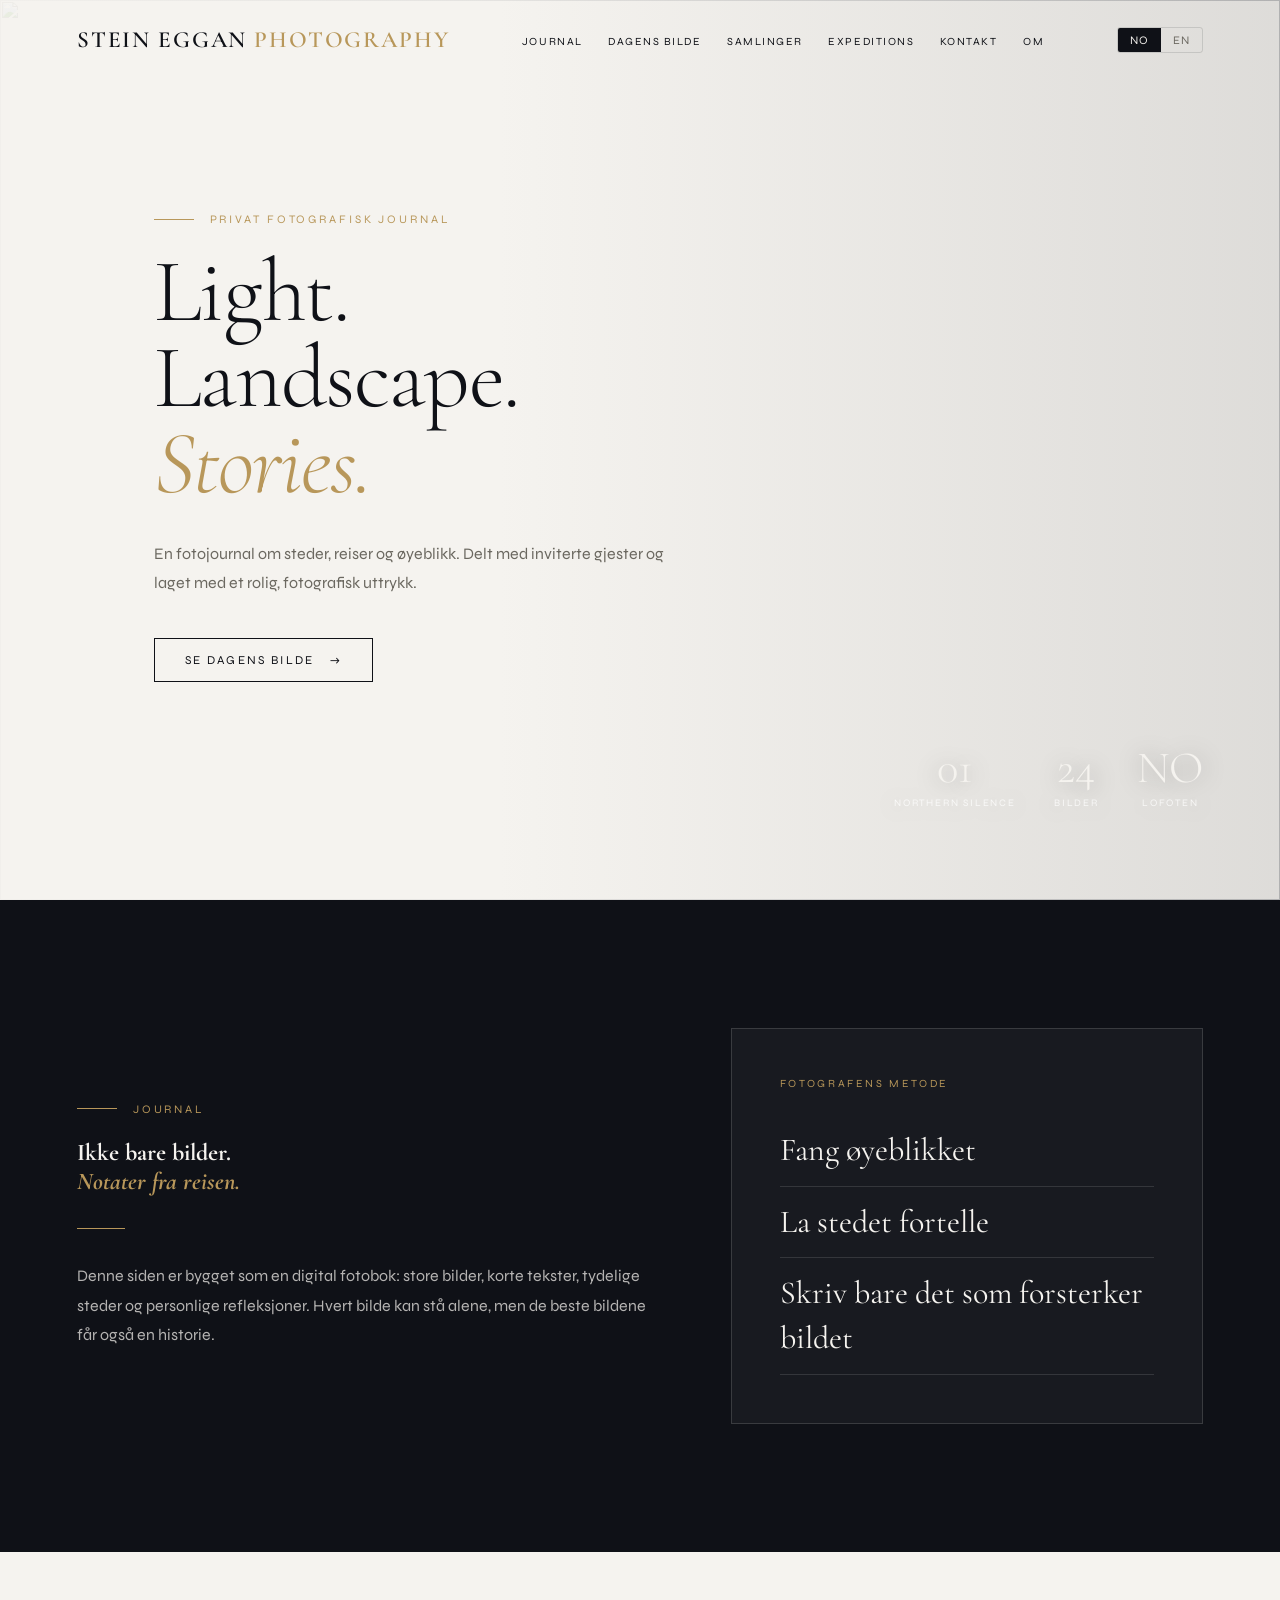
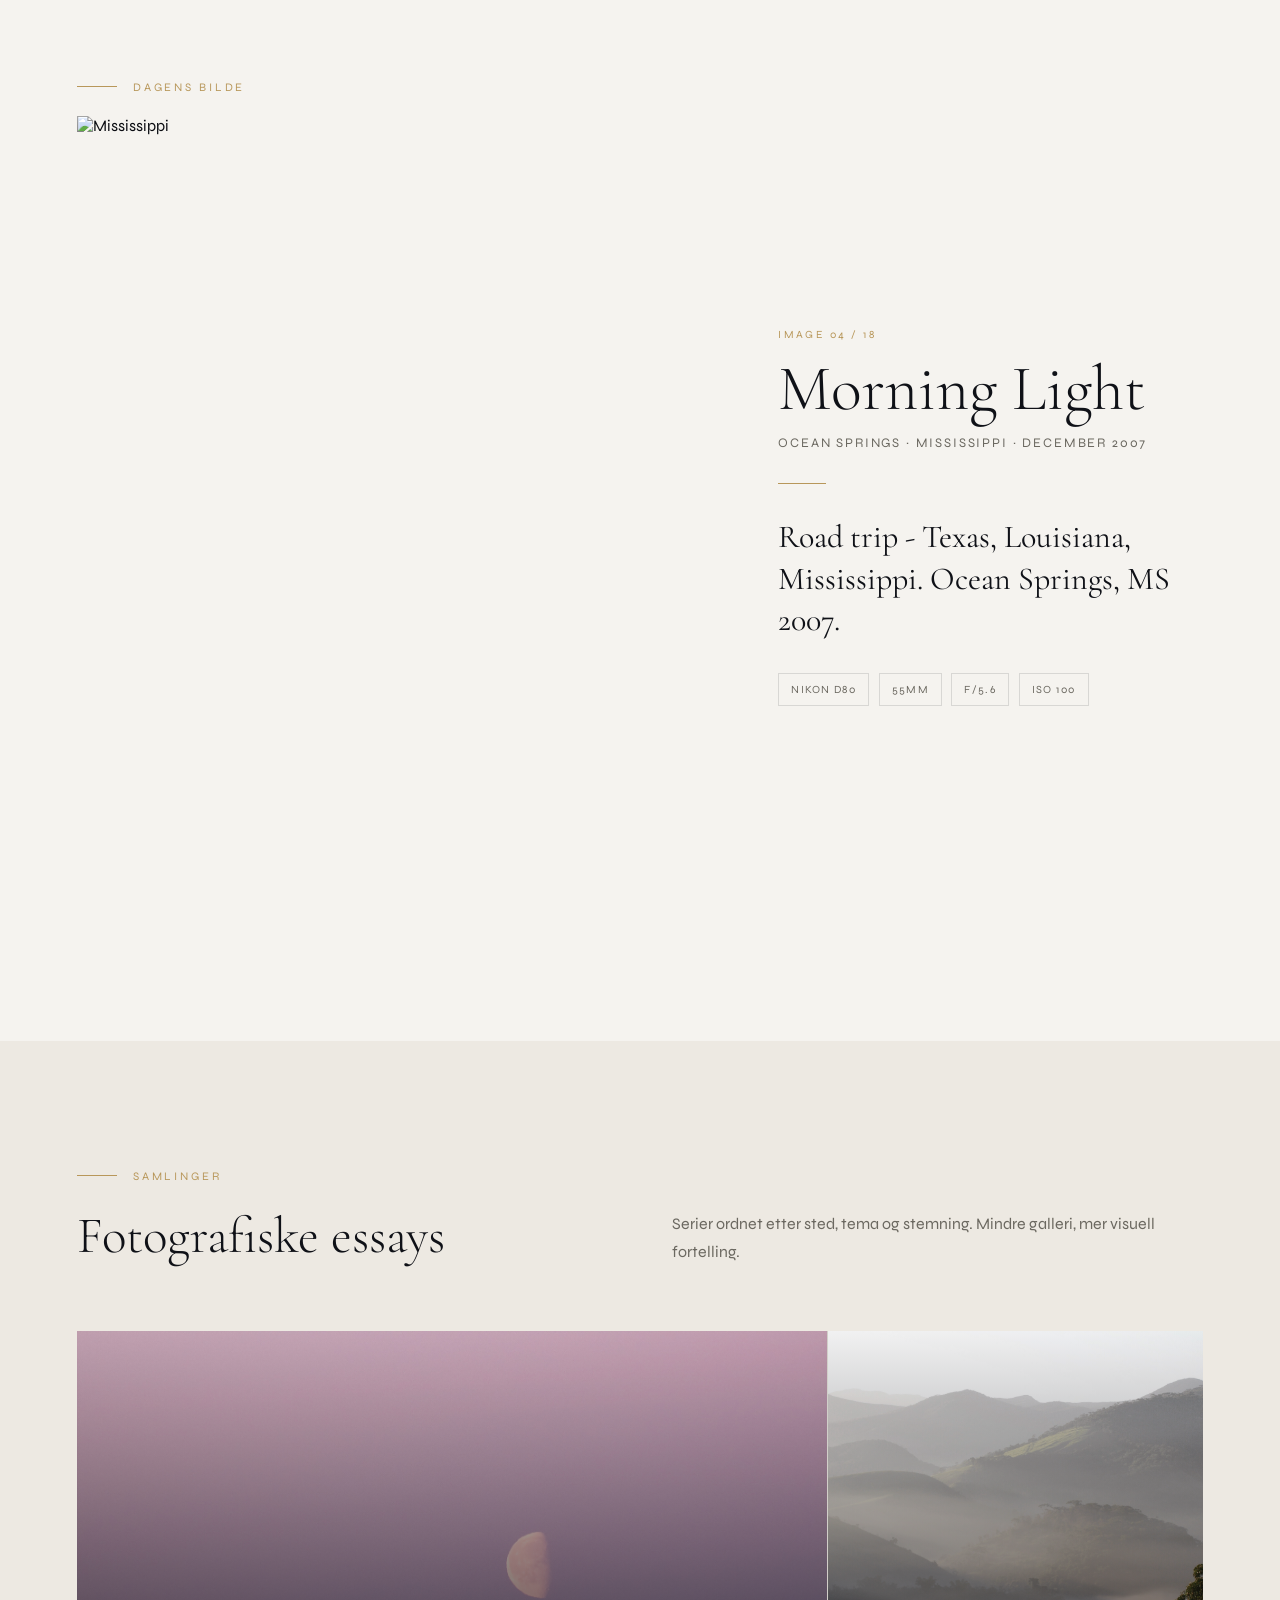
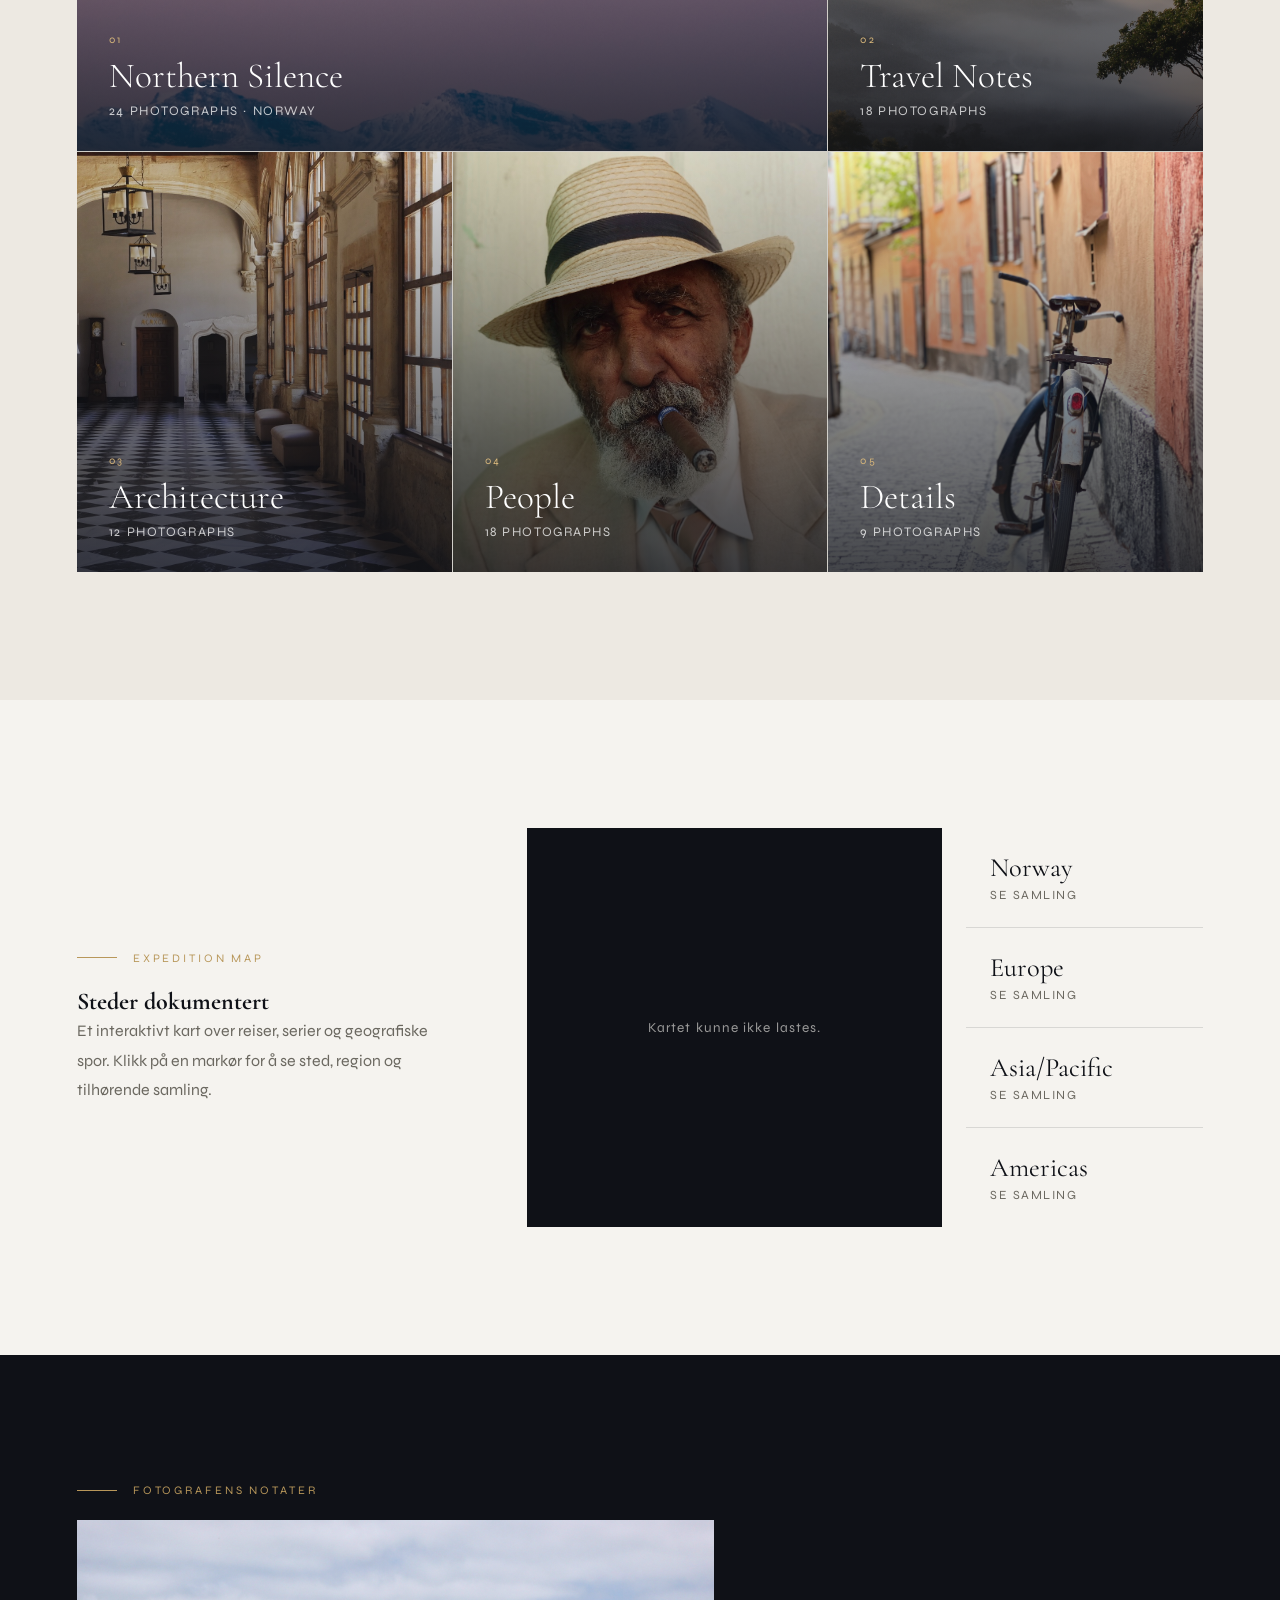
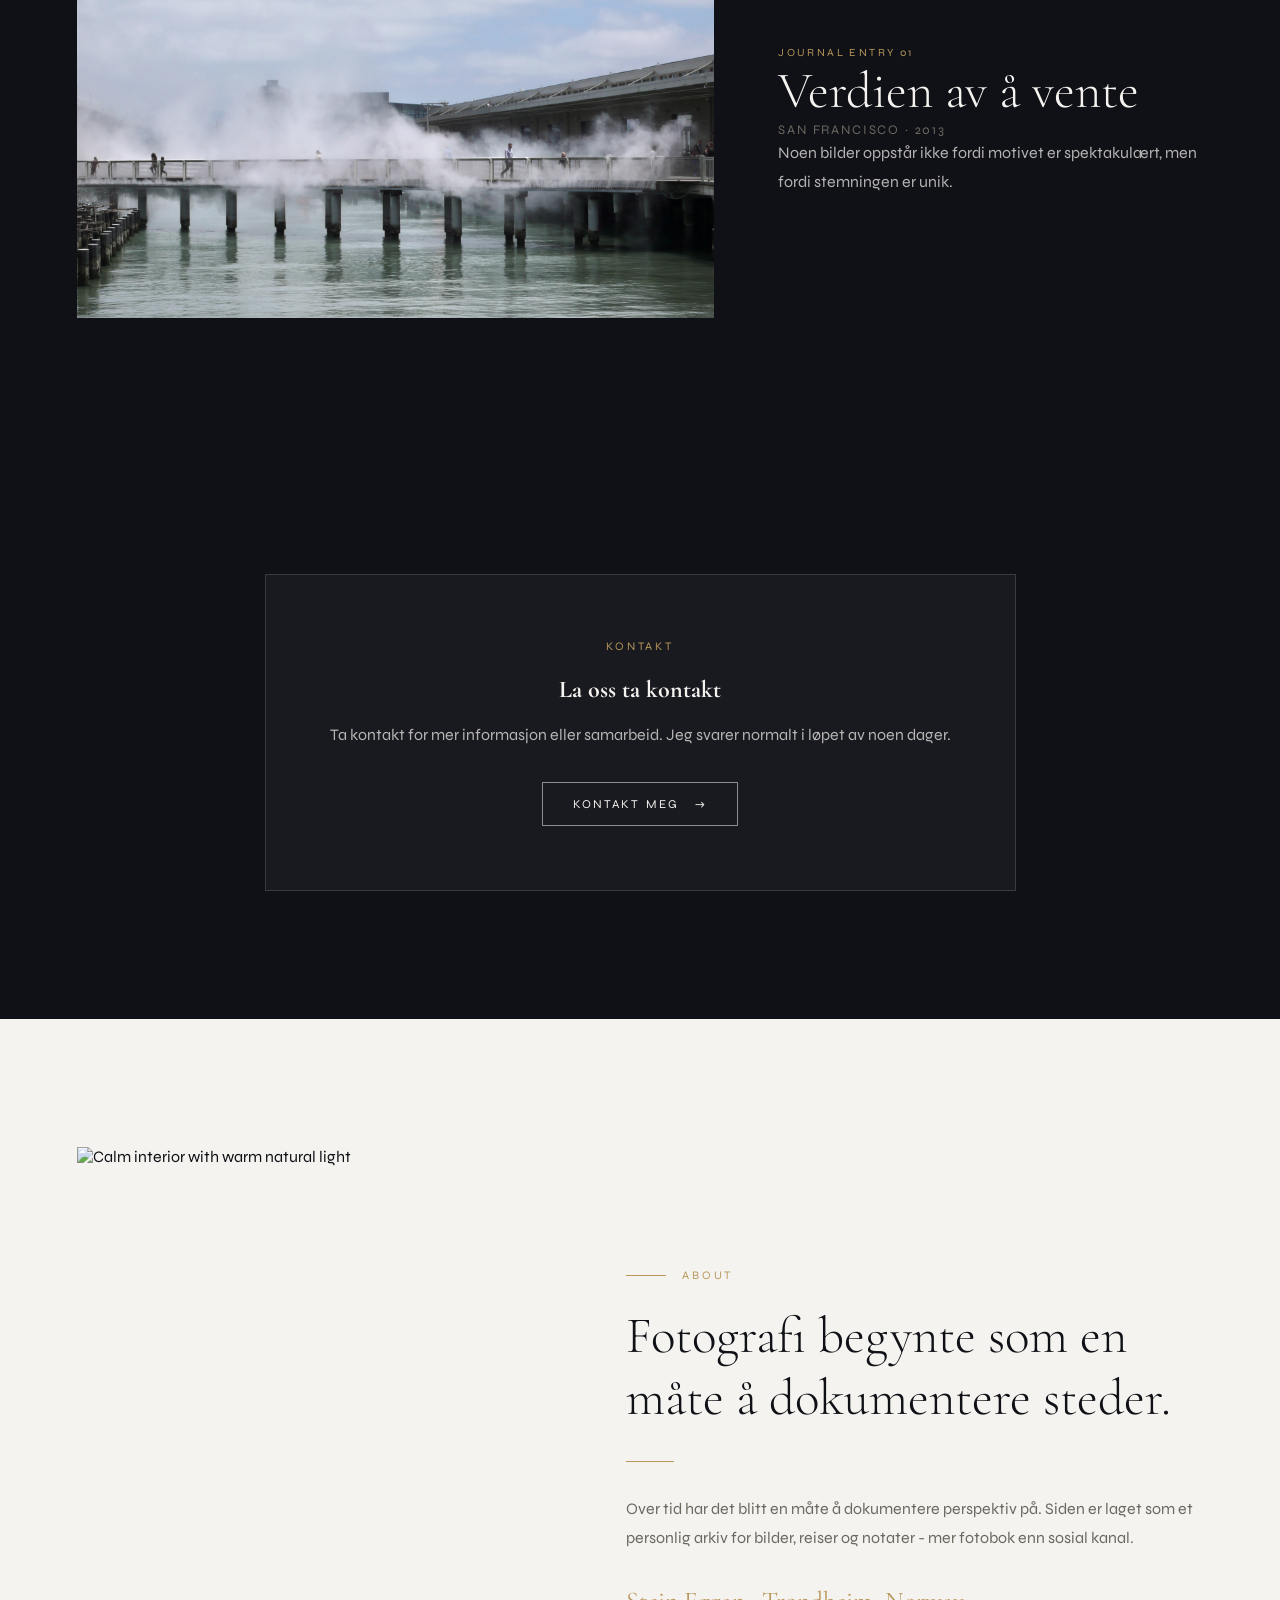
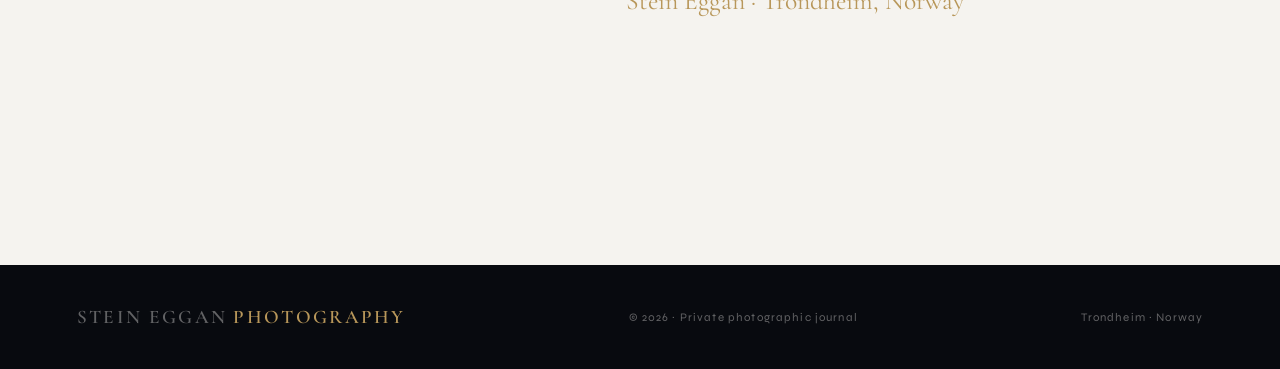
==== index.html @ 95c2c199 "Update index.html" ====
<!DOCTYPE html>
<html lang="no">
<head>
  <meta charset="UTF-8" />
  <meta name="viewport" content="width=device-width, initial-scale=1.0" />
  <title>Stein Eggan Photography Journal</title>
  <meta name="description" content="A private photographic journal by Stein Eggan. Light, landscapes, places and stories." />
  <link rel="preconnect" href="https://fonts.googleapis.com">
  <link rel="preconnect" href="https://fonts.gstatic.com" crossorigin>
  <link href="https://fonts.googleapis.com/css2?family=Cormorant+Garamond:ital,wght@0,300;0,400;0,600;1,300;1,400&family=Syne:wght@400;500;600;700&display=swap" rel="stylesheet">
  <link rel="stylesheet" href="https://unpkg.com/leaflet@1.9.4/dist/leaflet.css" />
  <link rel="stylesheet" href="styles.css" />
</head>
<body>
  <div class="mobile-drawer" id="mobileDrawer">
    <a href="#journal" onclick="closeDrawer()">Journal</a>
    <a href="#today" onclick="closeDrawer()"><span data-lang="no">Dagens bilde</span><span data-lang="en">Today</span></a>
    <a href="#collections" onclick="closeDrawer()"><span data-lang="no">Samlinger</span><span data-lang="en">Collections</span></a>
    <a href="#expeditions" onclick="closeDrawer()">Expeditions</a>
    <a href="#contact" onclick="closeDrawer()"><span data-lang="no">Kontakt</span><span data-lang="en">Contact</span></a>
    <a href="#about" onclick="closeDrawer()"><span data-lang="no">Om</span><span data-lang="en">About</span></a>
    <div class="mobile-lang">
      <button id="mlNo" class="active" onclick="setLang('no')">NO</button>
      <button id="mlEn" onclick="setLang('en')">EN</button>
    </div>
  </div>

  <nav id="navbar">
    <a href="#hero" class="logo">Stein Eggan <span>Photography</span></a>
    <ul class="nav-links">
      <li><a href="#journal">Journal</a></li>
      <li><a href="#today"><span data-lang="no">Dagens bilde</span><span data-lang="en">Today</span></a></li>
      <li><a href="#collections"><span data-lang="no">Samlinger</span><span data-lang="en">Collections</span></a></li>
      <li><a href="#expeditions">Expeditions</a></li>
      <li><a href="#contact"><span data-lang="no">Kontakt</span><span data-lang="en">Contact</span></a></li>
      <li><a href="#about"><span data-lang="no">Om</span><span data-lang="en">About</span></a></li>
    </ul>
    <div class="lang-toggle">
      <button class="lang-btn active" onclick="setLang('no')">NO</button>
      <button class="lang-btn" onclick="setLang('en')">EN</button>
    </div>
    <button class="hamburger" id="hamburger" onclick="toggleDrawer()" aria-label="Meny">
      <span></span><span></span><span></span>
    </button>
  </nav>

  <section id="hero" class="hero-photo">
    <img class="hero-img" src="https://fjeerybqoiifxqazmhhd.supabase.co/storage/v1/object/public/photos/Brazil_jan2015.jpg">
    <div class="hero-shade"></div>
    <div class="hero-content fade-up">
      <div class="hero-eyebrow"><span data-lang="no">Privat fotografisk journal</span><span data-lang="en">Private photographic journal</span></div>
      <h1>
        <span data-lang="no">Light.<br>Landscape.<br><em>Stories.</em></span>
        <span data-lang="en">Light.<br>Landscape.<br><em>Stories.</em></span>
      </h1>
      <p class="hero-sub">
        <span data-lang="no">En fotojournal om steder, reiser og øyeblikk. Delt med inviterte gjester og laget med et rolig, fotografisk uttrykk.</span>
        <span data-lang="en">A photographic journal about places, journeys and moments. Shared with invited guests and built with a quiet photographic expression.</span>
      </p>
      <a href="#today" class="hero-cta"><span data-lang="no">Se dagens bilde</span><span data-lang="en">View today’s photograph</span><span>→</span></a>
    </div>
    <div class="hero-meta">
      <div><strong>01</strong><span>Northern Silence</span></div>
      <div><strong>24</strong><span><span data-lang="no">Bilder</span><span data-lang="en">Photographs</span></span></div>
      <div><strong>NO</strong><span>Lofoten</span></div>
    </div>
  </section>

  <section id="journal" class="journal-intro">
    <div class="journal-copy fade-up">
      <div class="section-tag">Journal</div>
      <h2>
        <span data-lang="no">Ikke bare bilder.<br><em>Notater fra reisen.</em></span>
        <span data-lang="en">Not only images.<br><em>Notes from the journey.</em></span>
      </h2>
      <div class="divider"></div>
      <p class="body-text">
        <span data-lang="no">Denne siden er bygget som en digital fotobok: store bilder, korte tekster, tydelige steder og personlige refleksjoner. Hvert bilde kan stå alene, men de beste bildene får også en historie.</span>
        <span data-lang="en">This site is built as a digital photo book: large images, short texts, clear places and personal reflections. Each image can stand alone, but the strongest images also carry a story.</span>
      </p>
    </div>
    <div class="journal-panel fade-up">
      <span class="panel-label"><span data-lang="no">Fotografens metode</span><span data-lang="en">Photographer’s method</span></span>
      <ul>
        <li><span data-lang="no">Fang øyeblikket</span><span data-lang="en">Capture the moment</span></li>
        <li><span data-lang="no">La stedet fortelle</span><span data-lang="en">Let the place speak</span></li>
        <li><span data-lang="no">Skriv bare det som forsterker bildet</span><span data-lang="en">Write only what strengthens the image</span></li>
      </ul>
    </div>
  </section>

  <section id="today" class="featured-section">
    <div class="section-tag"><span data-lang="no">Dagens bilde</span><span data-lang="en">Today’s photograph</span></div>
    <div class="featured-layout">
      <div class="featured-image fade-up">
        <img src="https://fjeerybqoiifxqazmhhd.supabase.co/storage/v1/object/public/photos/Collections/mississippi_des2007.jpg" alt="Mississippi">
      </div>
      <div class="featured-text fade-up">
        <span class="photo-count">Image 04 / 18</span>
        <h2>Morning Light</h2>
        <p class="photo-meta">Ocean Springs · Mississippi · December 2007</p>
        <div class="divider"></div>
        <p class="photo-note">
          <span data-lang="no">Road trip - Texas, Louisiana, Mississippi. Ocean Springs, MS 2007.</span>
          <span data-lang="en">Road trip - Texas, Louisiana, Mississippi. Ocean Springs, MS 2007.</span>
        </p>
        <div class="technical">
          <span>Nikon D80</span><span>55mm</span><span>f/5.6</span><span>ISO 100</span>
        </div>
      </div>
    </div>
  </section>

  <section id="collections" class="collections-section">

  <div class="collections-head fade-up">
    <div>
      <div class="section-tag">
        <span data-lang="no">Samlinger</span>
        <span data-lang="en">Collections</span>
      </div>

      <h2>
        <span data-lang="no">Fotografiske essays</span>
        <span data-lang="en">Photographic Essays</span>
      </h2>
    </div>

    <p>
      <span data-lang="no">
        Serier ordnet etter sted, tema og stemning. Mindre galleri, mer visuell fortelling.
      </span>
      <span data-lang="en">
        Series organised by place, theme and atmosphere. Less gallery, more visual storytelling.
      </span>
    </p>
  </div>

  <div class="collection-grid">

    <article class="collection-card large fade-up" data-gallery="northern-silence"
      style="background-image:url('images/northern-silence/IMG_9898_cover.jpg')">
      <div>
        <span>01</span>
        <h3>Northern Silence</h3>
        <p>24 photographs · Norway</p>
      </div>
    </article>

    <article class="collection-card fade-up" data-gallery="travel-notes"
      style="background-image:url('images/travel-notes/Brazil_jan2015.jpg')">
      <div>
        <span>02</span>
        <h3>Travel Notes</h3>
        <p>18 photographs</p>
      </div>
    </article>

    <article class="collection-card fade-up" data-gallery="architecture"
      style="background-image:url('images/achitecture/IMG_9238.JPG')">
      <div>
        <span>03</span>
        <h3>Architecture</h3>
        <p>12 photographs</p>
      </div>
    </article>

    <article class="collection-card fade-up" data-gallery="people"
      style="background-image:url('images/people/IMG_4251.JPG')">
      <div>
        <span>04</span>
        <h3>People</h3>
        <p>18 photographs</p>
      </div>
    </article>

    <article class="collection-card fade-up" data-gallery="details"
      style="background-image:url('images/details/IMG_9899.jpg')">
      <div>
        <span>05</span>
        <h3>Details</h3>
        <p>9 photographs</p>
      </div>
    </article>

  </div>

</section>

  <section id="expeditions" class="expeditions-section">
    <div class="expedition-copy fade-up">
      <div class="section-tag">Expedition Map</div>
      <h2><span data-lang="no">Steder dokumentert</span><span data-lang="en">Places documented</span></h2>
      <p class="body-text">
        <span data-lang="no">Et interaktivt kart over reiser, serier og geografiske spor. Klikk på en markør for å se sted, region og tilhørende samling.</span>
        <span data-lang="en">An interactive map of journeys, series and geographic traces. Click a marker to see the place, region and related collection.</span>
      </p>
    </div>
    <div class="map-layout fade-up">
      <div class="map-visual" id="expeditionMap" role="img" aria-label="Interactive expedition map"></div>
      <div class="location-list">
        <div class="location" data-gallery="regions-norway"><strong>Norway</strong><span><span data-lang="no">Se samling</span><span data-lang="en">View collection</span></span></div>
        <div class="location" data-gallery="regions-europe"><strong>Europe</strong><span><span data-lang="no">Se samling</span><span data-lang="en">View collection</span></span></div>
        <div class="location" data-gallery="regions-asia-pacific"><strong>Asia/Pacific</strong><span><span data-lang="no">Se samling</span><span data-lang="en">View collection</span></span></div>
        <div class="location" data-gallery="regions-americas"><strong>Americas</strong><span><span data-lang="no">Se samling</span><span data-lang="en">View collection</span></span></div>
      </div>
    </div>
  </section>

  <section id="stories" class="story-section">
    <div class="section-tag"><span data-lang="no">Fotografens notater</span><span data-lang="en">Photographer’s notes</span></div>
    <article class="story-entry fade-up">
      <img src="images/travel-notes/IMG_9897.jpg" alt="Road through landscape">
      <div>
        <span class="photo-count">Journal entry 01</span>
        <h2><span data-lang="no">Verdien av å vente</span><span data-lang="en">The value of waiting</span></h2>
        <p class="photo-meta">San Francisco · 2013</p>
        <p class="body-text"><span data-lang="no">Noen bilder oppstår ikke fordi motivet er spektakulært, men fordi stemningen er unik.</span><span data-lang="en">Some images do not appear because the subject is spectacular, but because the atmosphere is so unique.</span></p>
      </div>
    </article>
  </section>

  <section id="contact" class="private-section">
    <div class="private-card fade-up">
      <div class="section-tag"><span data-lang="no">Kontakt</span><span data-lang="en">Contact</span></div>
      <h2><span data-lang="no">La oss ta kontakt</span><span data-lang="en">Let’s get in touch</span></h2>
      <p><span data-lang="no">Ta kontakt for mer informasjon eller samarbeid. Jeg svarer normalt i løpet av noen dager.</span><span data-lang="en">Reach out for more information or collaborations. I usually reply within a few days.</span></p>
      <a href="contact.html" class="hero-cta"><span data-lang="no">Kontakt meg</span><span data-lang="en">Contact me</span><span>→</span></a>
    </div>
  </section>

  <section id="about" class="about-section">
    <div class="about-image fade-up"><img src="https://images.unsplash.com/photo-1494526585095-c41746248156?auto=format&fit=crop&w=1300&q=90" alt="Calm interior with warm natural light"></div>
    <div class="about-copy fade-up">
      <div class="section-tag">About</div>
      <h2><span data-lang="no">Fotografi begynte som en måte å dokumentere steder.</span><span data-lang="en">Photography began as a way to document places.</span></h2>
      <div class="divider"></div>
      <p class="body-text"><span data-lang="no">Over tid har det blitt en måte å dokumentere perspektiv på. Siden er laget som et personlig arkiv for bilder, reiser og notater - mer fotobok enn sosial kanal.</span><span data-lang="en">Over time it became a way to document perspective. This site is built as a personal archive for images, journeys and notes - more photo book than social channel.</span></p>
      <p class="signature">Stein Eggan · Trondheim, Norway</p>
    </div>
  </section>

  <footer>
    <div class="footer-logo">Stein Eggan <span>Photography</span></div>
    <span>© 2026 · Private photographic journal</span>
    <span>Trondheim · Norway</span>
  </footer>

  <script src="https://unpkg.com/leaflet@1.9.4/dist/leaflet.js"></script>
  <script src="photo-data.js"></script>
  <script src="script.js"></script>
</body>
</html>
---- styles.css ----
:root{--ink:#0f1117;--paper:#f5f3ef;--cream:#ede9e2;--gold:#b8975a;--gold-light:#d4b47a;--mid:#6b6860;--line:rgba(15,17,23,.12);--nav-h:80px}*,*::before,*::after{box-sizing:border-box;margin:0;padding:0}html{scroll-behavior:smooth}body{font-family:'Syne',sans-serif;background:var(--paper);color:var(--ink);overflow-x:hidden}a{text-decoration:none;color:inherit}img{display:block;max-width:100%}nav{position:fixed;top:0;left:0;right:0;height:var(--nav-h);display:flex;align-items:center;padding:0 6vw;justify-content:space-between;z-index:100;transition:background .4s,border-bottom .4s;border-bottom:1px solid transparent}nav.scrolled{background:rgba(245,243,239,.96);backdrop-filter:blur(12px);border-bottom:1px solid var(--line)}.logo{font-family:'Cormorant Garamond',serif;font-size:1.45rem;font-weight:600;letter-spacing:.08em;text-transform:uppercase}.logo span{color:var(--gold)}.nav-links{display:flex;align-items:center;gap:1.6rem;list-style:none}.nav-links a{font-size:.68rem;letter-spacing:.14em;text-transform:uppercase;position:relative;padding-bottom:3px}.nav-links a::after{content:'';position:absolute;bottom:0;left:0;right:100%;height:1px;background:var(--gold);transition:right .3s}.nav-links a:hover::after{right:0}.lang-toggle,.mobile-lang{display:flex;border:1px solid var(--line);border-radius:3px;overflow:hidden}.lang-btn,.mobile-lang button{padding:5px 12px;font-size:.72rem;letter-spacing:.1em;text-transform:uppercase;border:0;background:transparent;cursor:pointer;font-family:'Syne',sans-serif;color:var(--mid)}.lang-btn.active,.mobile-lang button.active{background:var(--ink);color:var(--paper)}.hamburger{display:none;flex-direction:column;justify-content:center;gap:5px;width:36px;height:36px;cursor:pointer;background:none;border:0;padding:4px;z-index:200}.hamburger span{display:block;height:1.5px;background:var(--ink);transition:transform .35s,opacity .25s}.hamburger span:nth-child(2){width:70%;margin-left:auto}.hamburger.open span:nth-child(1){transform:translateY(6.5px) rotate(45deg)}.hamburger.open span:nth-child(2){opacity:0}.hamburger.open span:nth-child(3){transform:translateY(-6.5px) rotate(-45deg)}.mobile-drawer{display:none;position:fixed;inset:0;background:var(--paper);z-index:150;flex-direction:column;justify-content:center;align-items:center;opacity:0;pointer-events:none;transition:opacity .35s}.mobile-drawer.open{opacity:1;pointer-events:all}.mobile-drawer a{font-family:'Cormorant Garamond',serif;font-size:2.25rem;font-weight:300;padding:.65rem 2rem;border-bottom:1px solid var(--line);width:80%;text-align:center}.mobile-drawer a:hover{color:var(--gold)}.mobile-lang{margin-top:2rem}.hero-photo{min-height:100vh;position:relative;overflow:hidden;display:flex;align-items:flex-end}.hero-img{position:absolute;inset:0;width:100%;height:100%;object-fit:cover;filter:grayscale(15%) contrast(1.05)}.hero-shade{position:absolute;inset:0;background:linear-gradient(90deg,rgba(245,243,239,.92) 0%,rgba(245,243,239,.66) 39%,rgba(15,17,23,.10) 100%)}.hero-content{position:relative;z-index:2;padding:0 6vw 10vh;max-width:760px}.hero-eyebrow,.section-tag{font-size:.72rem;letter-spacing:.25em;text-transform:uppercase;color:var(--gold);margin-bottom:1.4rem;display:flex;align-items:center;gap:1rem}.hero-eyebrow::before,.section-tag::before{content:'';display:block;width:40px;height:1px;background:var(--gold)}h1,h2,h3{font-family:'Cormorant Garamond',serif}h1{font-size:clamp(3.4rem,7vw,7.6rem);font-weight:300;line-height:.96;letter-spacing:-.015em;margin-bottom:2rem}h1 em,h2 em{font-style:italic;color:var(--gold)}.hero-sub{font-size:1rem;line-height:1.85;color:var(--mid);max-width:520px;margin-bottom:2.5rem}.hero-cta{display:inline-flex;align-items:center;gap:1rem;font-size:.75rem;letter-spacing:.18em;text-transform:uppercase;color:var(--ink);padding:14px 30px;border:1px solid var(--ink);position:relative;overflow:hidden;transition:color .35s}.hero-cta::before{content:'';position:absolute;inset:0;background:var(--ink);transform:scaleX(0);transform-origin:left;transition:transform .35s}.hero-cta:hover::before{transform:scaleX(1)}.hero-cta:hover{color:var(--paper)}.hero-cta span{position:relative;z-index:1}.hero-meta{position:absolute;right:6vw;bottom:10vh;display:flex;gap:2.4rem;z-index:3;color:var(--paper);text-shadow:0 2px 25px rgba(0,0,0,.42)}.hero-meta div{text-align:center}.hero-meta strong{font-family:'Cormorant Garamond',serif;font-size:2.8rem;font-weight:300;display:block;line-height:1}.hero-meta span{font-size:.62rem;letter-spacing:.18em;text-transform:uppercase;color:rgba(255,255,255,.76)}section{padding:8rem 6vw}.journal-intro{background:var(--ink);color:var(--paper);display:grid;grid-template-columns:1.1fr .9fr;gap:6vw;align-items:center}.journal-intro h2,.private-section h2{color:var(--paper)}.body-text{font-size:1rem;line-height:1.85;color:var(--mid)}.journal-intro .body-text,.private-card p{color:rgba(245,243,239,.72)}.divider{width:48px;height:1px;background:var(--gold);margin:2rem 0}.journal-panel{border:1px solid rgba(255,255,255,.14);padding:3rem;background:rgba(255,255,255,.04)}.panel-label{font-size:.68rem;letter-spacing:.24em;text-transform:uppercase;color:var(--gold);display:block;margin-bottom:1.6rem}.journal-panel li{font-family:'Cormorant Garamond',serif;font-size:2rem;line-height:1.4;list-style:none;border-bottom:1px solid rgba(255,255,255,.12);padding:.8rem 0}.featured-section{background:var(--paper)}.featured-layout{display:grid;grid-template-columns:1.2fr .8fr;gap:5vw;align-items:center}.featured-image img{width:100%;aspect-ratio:4/5;object-fit:cover;filter:grayscale(18%) contrast(1.05)}.featured-text h2{font-size:clamp(2.8rem,5vw,5rem);font-weight:300;margin:.5rem 0}.photo-count{font-size:.68rem;letter-spacing:.22em;text-transform:uppercase;color:var(--gold)}.photo-meta{font-size:.82rem;letter-spacing:.14em;text-transform:uppercase;color:var(--mid)}.photo-note{font-family:'Cormorant Garamond',serif;font-size:2rem;line-height:1.3;color:var(--ink);margin-bottom:2rem}.technical{display:flex;flex-wrap:wrap;gap:.6rem}.technical span{border:1px solid var(--line);padding:.55rem .75rem;font-size:.68rem;letter-spacing:.12em;text-transform:uppercase;color:var(--mid)}.collections-section{background:var(--cream)}.collections-head{display:grid;grid-template-columns:1fr 1fr;gap:5vw;margin-bottom:4rem;align-items:end}.collections-head h2,.archive-section h2{font-size:clamp(2.4rem,4vw,4rem);font-weight:300}.collections-head p{line-height:1.8;color:var(--mid)}.collection-grid{display:grid;grid-template-columns:repeat(3,1fr);gap:1px;background:var(--line)}.collection-card{min-height:420px;background-size:cover;background-position:center;position:relative;display:flex;align-items:flex-end;overflow:hidden}.collection-card.large{grid-column:span 2}.collection-card::before{content:'';position:absolute;inset:0;background:linear-gradient(to top,rgba(15,17,23,.78),rgba(15,17,23,.06));transition:opacity .35s}.collection-card:hover::before{opacity:.9}.collection-card div{position:relative;z-index:1;padding:2rem;color:white}.collection-card span{font-size:.68rem;letter-spacing:.22em;text-transform:uppercase;color:var(--gold-light)}.collection-card h3{font-size:2.2rem;font-weight:300;margin:.4rem 0}.collection-card p{font-size:.82rem;letter-spacing:.12em;text-transform:uppercase;color:rgba(255,255,255,.74)}.expeditions-section{background:var(--paper);display:grid;grid-template-columns:.8fr 1.4fr;gap:5vw;align-items:center}.map-layout{display:grid;grid-template-columns:1.4fr .8fr;gap:1.5rem}.map-visual{height:520px;background:radial-gradient(circle at 25% 30%,rgba(184,151,90,.16),transparent 20%),radial-gradient(circle at 67% 52%,rgba(15,17,23,.23),transparent 24%),linear-gradient(135deg,var(--ink),#2d2d2e);position:relative;overflow:hidden;color:var(--paper)}.pin{position:absolute;color:var(--gold-light);font-size:4rem;line-height:1}.pin-1{left:18%;top:26%}.pin-2{left:46%;top:56%}.pin-3{left:68%;top:35%}.pin-4{left:76%;top:64%}.map-caption{position:absolute;left:2rem;bottom:2rem;font-family:'Cormorant Garamond',serif;font-size:2.2rem}.location-list{display:flex;flex-direction:column;gap:1px;background:var(--line)}.location{background:var(--paper);padding:1.5rem}.location strong{font-family:'Cormorant Garamond',serif;font-size:1.65rem;font-weight:400;display:block}.location span{font-size:.78rem;letter-spacing:.12em;text-transform:uppercase;color:var(--mid)}.story-section{background:var(--ink);color:var(--paper)}.story-entry{display:grid;grid-template-columns:1.2fr .8fr;gap:5vw;align-items:center}.story-entry img{width:100%;aspect-ratio:16/10;object-fit:cover;filter:grayscale(20%)}.story-entry h2{font-size:clamp(2.4rem,4vw,4rem);font-weight:300;color:var(--paper)}.story-entry .body-text{color:rgba(245,243,239,.72)}.archive-section{background:var(--cream)}.archive-grid{display:grid;grid-template-columns:repeat(3,1fr);gap:1px;background:var(--line);margin-top:3rem}.archive-grid a{background:var(--cream);padding:3rem 2rem;transition:background .3s}.archive-grid a:hover{background:#fff}.archive-grid strong{font-family:'Cormorant Garamond',serif;font-size:4rem;font-weight:300;display:block;color:var(--gold)}.archive-grid span{font-size:.78rem;letter-spacing:.12em;text-transform:uppercase;color:var(--mid)}.private-section{background:var(--ink);color:var(--paper);display:flex;justify-content:center}.private-card{max-width:780px;text-align:center;border:1px solid rgba(255,255,255,.14);padding:4rem;background:rgba(255,255,255,.04)}.private-card .section-tag{justify-content:center}.private-card .section-tag::before{display:none}.private-card p{line-height:1.85;margin:1rem 0 2rem}.private-card .hero-cta{color:var(--paper);border-color:rgba(255,255,255,.5)}.private-card .hero-cta::before{background:var(--paper)}.private-card .hero-cta:hover{color:var(--ink)}.about-section{background:var(--paper);display:grid;grid-template-columns:.9fr 1.1fr;gap:6vw;align-items:center}.about-image img{width:100%;aspect-ratio:4/5;object-fit:cover;filter:grayscale(20%)}.about-copy h2{font-size:clamp(2.2rem,4vw,4rem);font-weight:300}.signature{font-family:'Cormorant Garamond',serif;font-size:1.6rem;color:var(--gold);margin-top:2rem}footer{background:#080a0f;color:rgba(245,243,239,.38);padding:2.5rem 6vw;display:flex;justify-content:space-between;align-items:center;font-size:.72rem;letter-spacing:.1em}.footer-logo{font-family:'Cormorant Garamond',serif;font-size:1.2rem;font-weight:600;letter-spacing:.12em;text-transform:uppercase}.footer-logo span{color:var(--gold)}@keyframes fadeUp{from{opacity:0;transform:translateY(30px)}to{opacity:1;transform:translateY(0)}}.fade-up{opacity:1}.fade-up.visible{animation:fadeUp .75s ease forwards}[data-lang="en"]{display:none}body.en [data-lang="no"]{display:none}body.en [data-lang="en"]{display:contents}span[data-lang="en"],span[data-lang="no"]{display:inline}body.en span[data-lang="no"]{display:none}body.en span[data-lang="en"]{display:inline}body:not(.en) span[data-lang="en"]{display:none}@media(max-width:980px){:root{--nav-h:68px}.nav-links,.lang-toggle{display:none}.hamburger{display:flex}.mobile-drawer{display:flex}.logo{font-size:1.25rem}.hero-photo{min-height:100vh}.hero-shade{background:linear-gradient(160deg,rgba(245,243,239,.94),rgba(245,243,239,.72))}.hero-content{padding-bottom:7vh}h1{font-size:clamp(3rem,13vw,4.8rem)}.hero-meta{display:none}section{padding:5rem 6vw}.journal-intro,.featured-layout,.collections-head,.expeditions-section,.map-layout,.story-entry,.about-section{grid-template-columns:1fr}.collection-grid{grid-template-columns:1fr}.collection-card.large{grid-column:auto}.archive-grid{grid-template-columns:1fr}.footer{flex-direction:column}.journal-panel{padding:2rem}.photo-note{font-size:1.55rem}.map-visual{height:420px}footer{flex-direction:column;gap:.6rem;text-align:center}}

/* ------------------------------------------------------------------
 * Expeditions map (Leaflet) — dark, premium theme with gold markers
 * ------------------------------------------------------------------ */
.map-visual {
  padding: 0;
}
#expeditionMap {
  height: 100%;
  width: 100%;
  background: var(--ink);
}
#expeditionMap .leaflet-tile-pane {
  filter: saturate(0.9) brightness(0.95);
}
#expeditionMap .leaflet-control-attribution {
  background: rgba(15, 17, 23, 0.75) !important;
  color: rgba(245, 243, 239, 0.55) !important;
  font-size: 0.62rem;
}
#expeditionMap .leaflet-control-attribution a {
  color: rgba(212, 180, 122, 0.85) !important;
}
#expeditionMap .leaflet-control-zoom a {
  background: rgba(15, 17, 23, 0.85) !important;
  color: var(--gold-light) !important;
  border-color: rgba(255, 255, 255, 0.16) !important;
}
.expedition-marker span {
  display: block;
  width: 14px;
  height: 14px;
  border-radius: 50%;
  background: var(--gold-light);
  box-shadow: 0 0 0 4px rgba(212, 180, 122, 0.25), 0 0 14px rgba(212, 180, 122, 0.55);
  border: 1px solid rgba(15, 17, 23, 0.6);
}
.leaflet-popup-content-wrapper {
  background: var(--ink) !important;
  color: var(--paper) !important;
  border-radius: 2px !important;
  box-shadow: 0 10px 30px rgba(0, 0, 0, 0.45) !important;
}
.leaflet-popup-tip {
  background: var(--ink) !important;
}
.expedition-popup {
  font-family: 'Syne', sans-serif;
  display: flex;
  flex-direction: column;
  gap: 0.3rem;
  min-width: 160px;
}
.expedition-popup strong {
  font-family: 'Cormorant Garamond', serif;
  font-size: 1.3rem;
  font-weight: 500;
  color: var(--paper);
}
.expedition-popup-region {
  font-size: 0.7rem;
  letter-spacing: 0.1em;
  text-transform: uppercase;
  color: var(--gold-light);
}
.expedition-popup-series {
  font-size: 0.78rem;
  color: rgba(245, 243, 239, 0.65);
}
.expedition-popup a {
  margin-top: 0.4rem;
  font-size: 0.68rem;
  letter-spacing: 0.12em;
  text-transform: uppercase;
  color: var(--gold-light);
  border-bottom: 1px solid rgba(212, 180, 122, 0.5);
  align-self: flex-start;
  padding-bottom: 2px;
}
.location {
  transition: background 0.25s;
}
.location[data-gallery] {
  cursor: pointer;
}
.location[data-gallery]:hover {
  background: var(--cream);
}

/* ------------------------------------------------------------------
 * Contact page (contact.html) — shares identity with the main site
 * ------------------------------------------------------------------ */
.nav-simple {
  position: fixed;
  top: 0;
  left: 0;
  right: 0;
  height: var(--nav-h);
  display: flex;
  align-items: center;
  justify-content: space-between;
  padding: 0 6vw;
  z-index: 100;
  background: rgba(245, 243, 239, 0.96);
  backdrop-filter: blur(12px);
  border-bottom: 1px solid var(--line);
}
.nav-back {
  font-size: 0.7rem;
  letter-spacing: 0.14em;
  text-transform: uppercase;
  display: inline-flex;
  align-items: center;
  gap: 0.6rem;
  color: var(--ink);
}
.nav-back:hover {
  color: var(--gold);
}
.contact-hero {
  padding-top: calc(var(--nav-h) + 6rem);
  padding-bottom: 4rem;
  background: var(--paper);
}
.contact-hero .section-tag {
  justify-content: flex-start;
}
.contact-hero h1 {
  font-family: 'Cormorant Garamond', serif;
  font-size: clamp(2.6rem, 5vw, 4.6rem);
  font-weight: 300;
  line-height: 1.05;
  margin: 1rem 0 1.6rem;
  max-width: 760px;
}
.contact-hero h1 em {
  font-style: italic;
  color: var(--gold);
}
.contact-hero .body-text {
  max-width: 560px;
}
.contact-layout {
  background: var(--paper);
  padding: 0 6vw 8rem;
  display: grid;
  grid-template-columns: 0.9fr 1.1fr;
  gap: 5vw;
  align-items: start;
}
.contact-info {
  border-top: 1px solid var(--line);
  padding-top: 2rem;
}
.contact-info-row {
  padding: 1.4rem 0;
  border-bottom: 1px solid var(--line);
}
.contact-info-row span {
  display: block;
  font-size: 0.68rem;
  letter-spacing: 0.18em;
  text-transform: uppercase;
  color: var(--gold);
  margin-bottom: 0.5rem;
}
.contact-info-row strong,
.contact-info-row p {
  font-family: 'Cormorant Garamond', serif;
  font-size: 1.4rem;
  font-weight: 400;
  color: var(--ink);
}
.contact-form {
  background: var(--ink);
  color: var(--paper);
  padding: 3rem;
  border: 1px solid rgba(255, 255, 255, 0.1);
}
.form-group {
  margin-bottom: 1.6rem;
  display: flex;
  flex-direction: column;
  gap: 0.6rem;
}
.form-group label {
  font-size: 0.68rem;
  letter-spacing: 0.16em;
  text-transform: uppercase;
  color: var(--gold-light);
}
.form-group input,
.form-group select,
.form-group textarea {
  background: rgba(255, 255, 255, 0.05);
  border: 1px solid rgba(255, 255, 255, 0.18);
  color: var(--paper);
  padding: 0.85rem 1rem;
  font-family: 'Syne', sans-serif;
  font-size: 0.92rem;
  border-radius: 2px;
}
.form-group input:focus,
.form-group select:focus,
.form-group textarea:focus {
  outline: none;
  border-color: var(--gold-light);
}
.form-group textarea {
  min-height: 140px;
  resize: vertical;
}
.form-submit {
  display: inline-flex;
  align-items: center;
  gap: 1rem;
  font-size: 0.75rem;
  letter-spacing: 0.18em;
  text-transform: uppercase;
  color: var(--ink);
  background: var(--gold-light);
  padding: 14px 30px;
  border: 0;
  cursor: pointer;
  transition: background 0.3s;
  font-family: 'Syne', sans-serif;
}
.form-submit:hover {
  background: var(--gold);
}
.form-note {
  margin-top: 1rem;
  font-size: 0.78rem;
  line-height: 1.6;
  color: rgba(245, 243, 239, 0.6);
}
.form-status {
  margin-top: 1rem;
  font-size: 0.82rem;
  color: var(--gold-light);
  display: none;
}
.form-status.visible {
  display: block;
}
@media (max-width: 980px) {
  .contact-layout {
    grid-template-columns: 1fr;
  }
  .contact-form {
    padding: 2rem;
  }
  .nav-simple .lang-toggle {
    display: flex;
  }
}
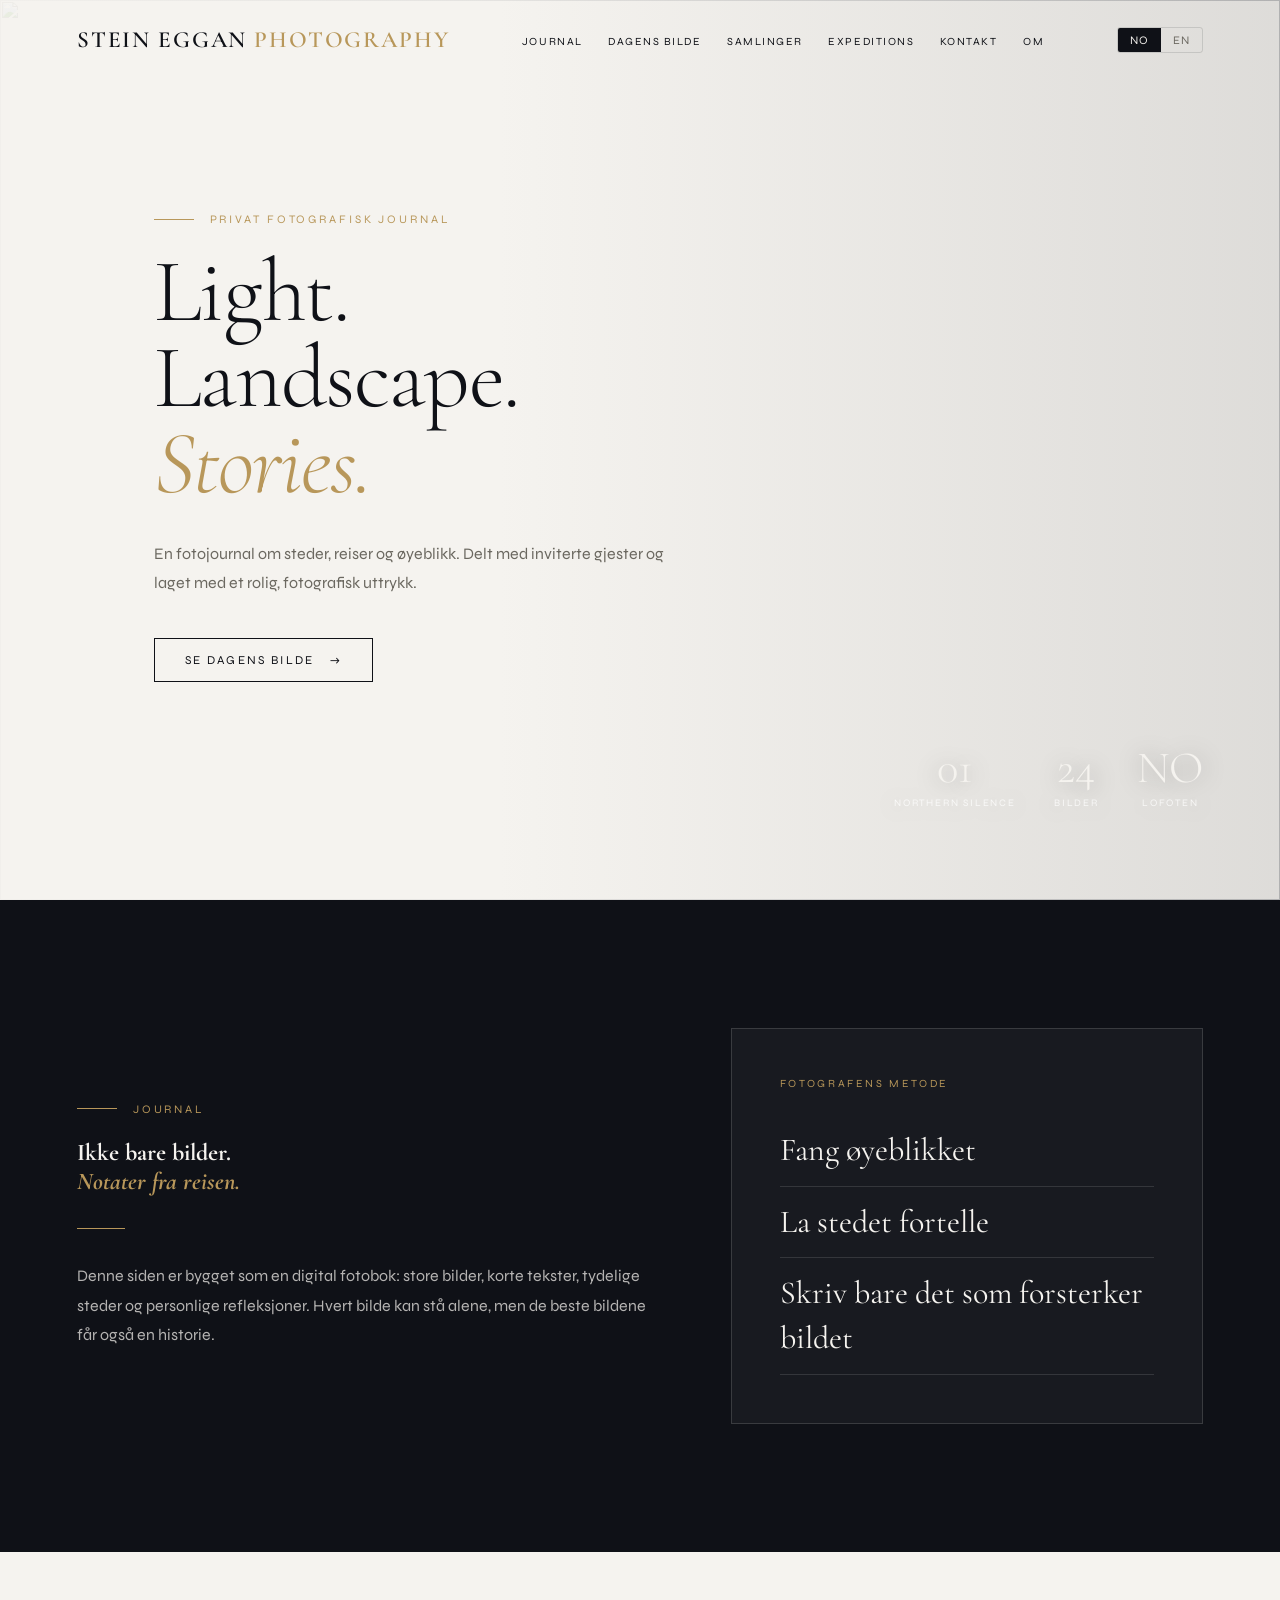
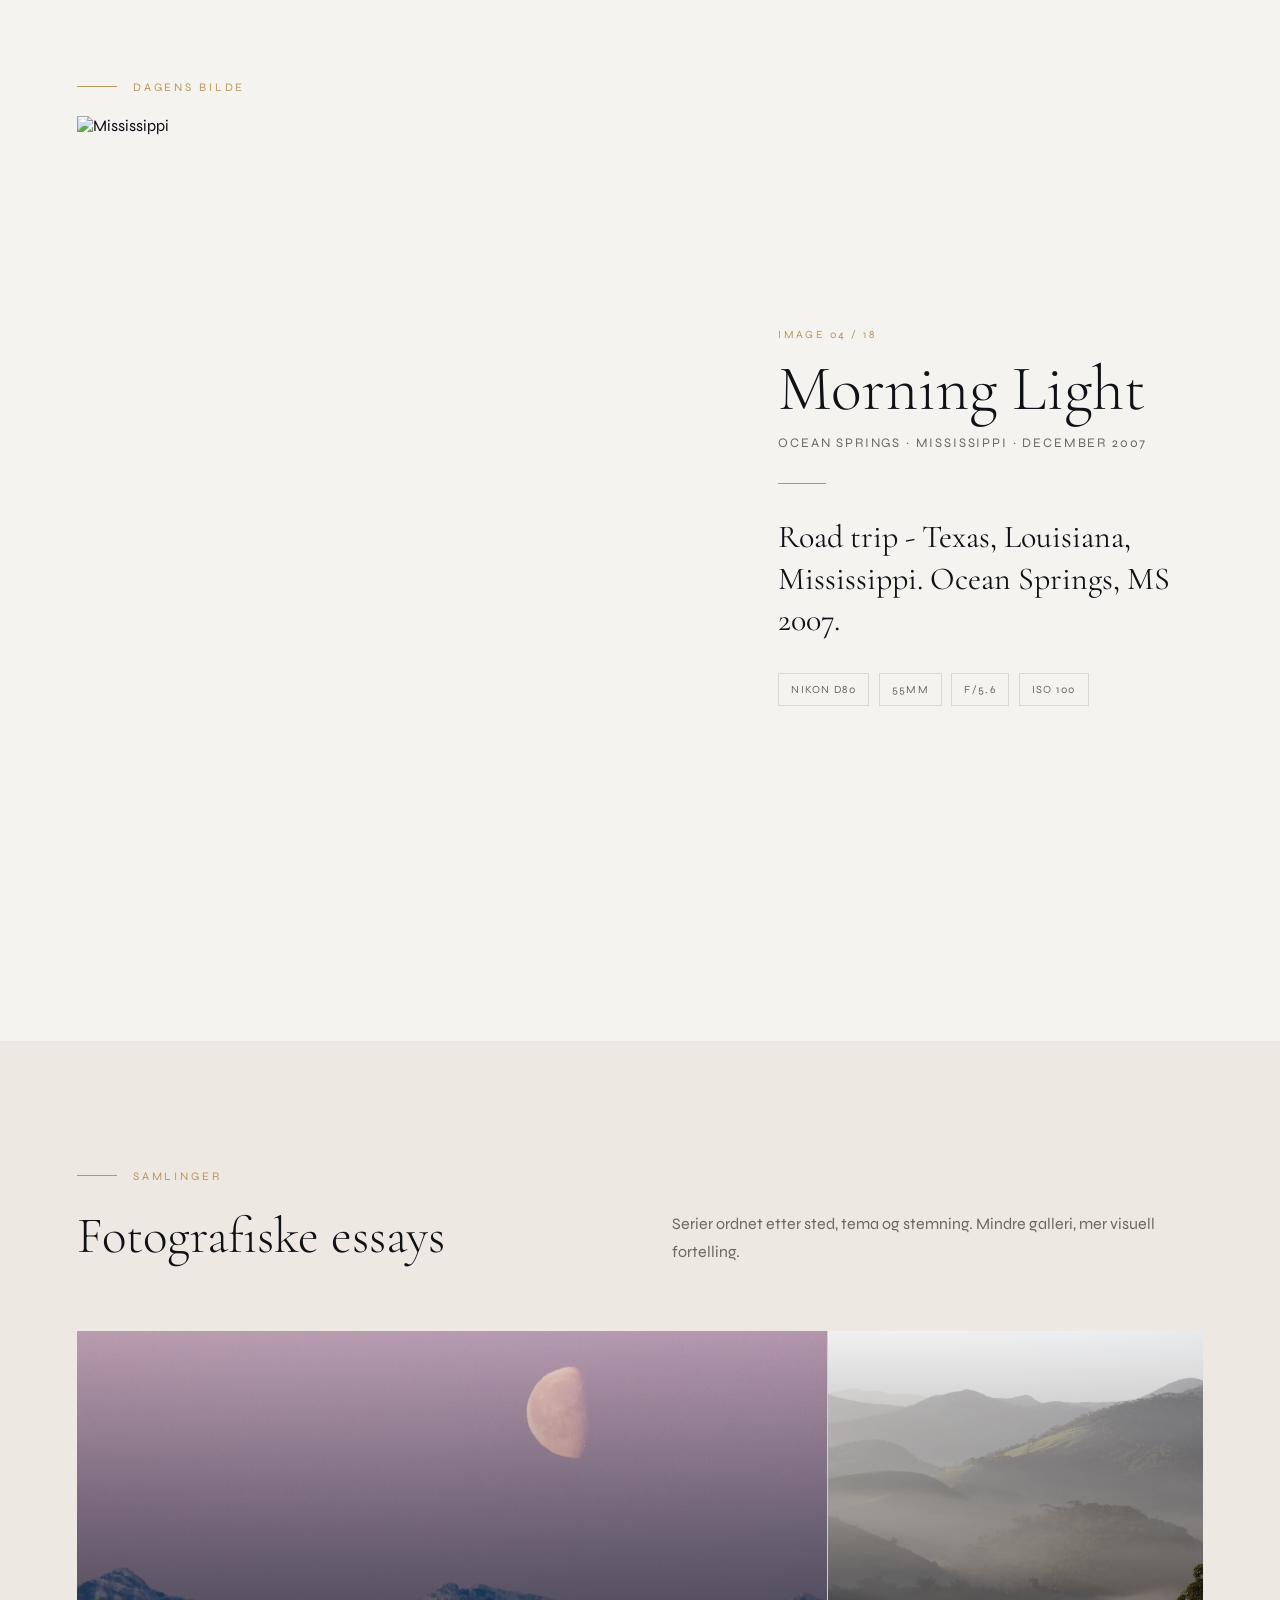
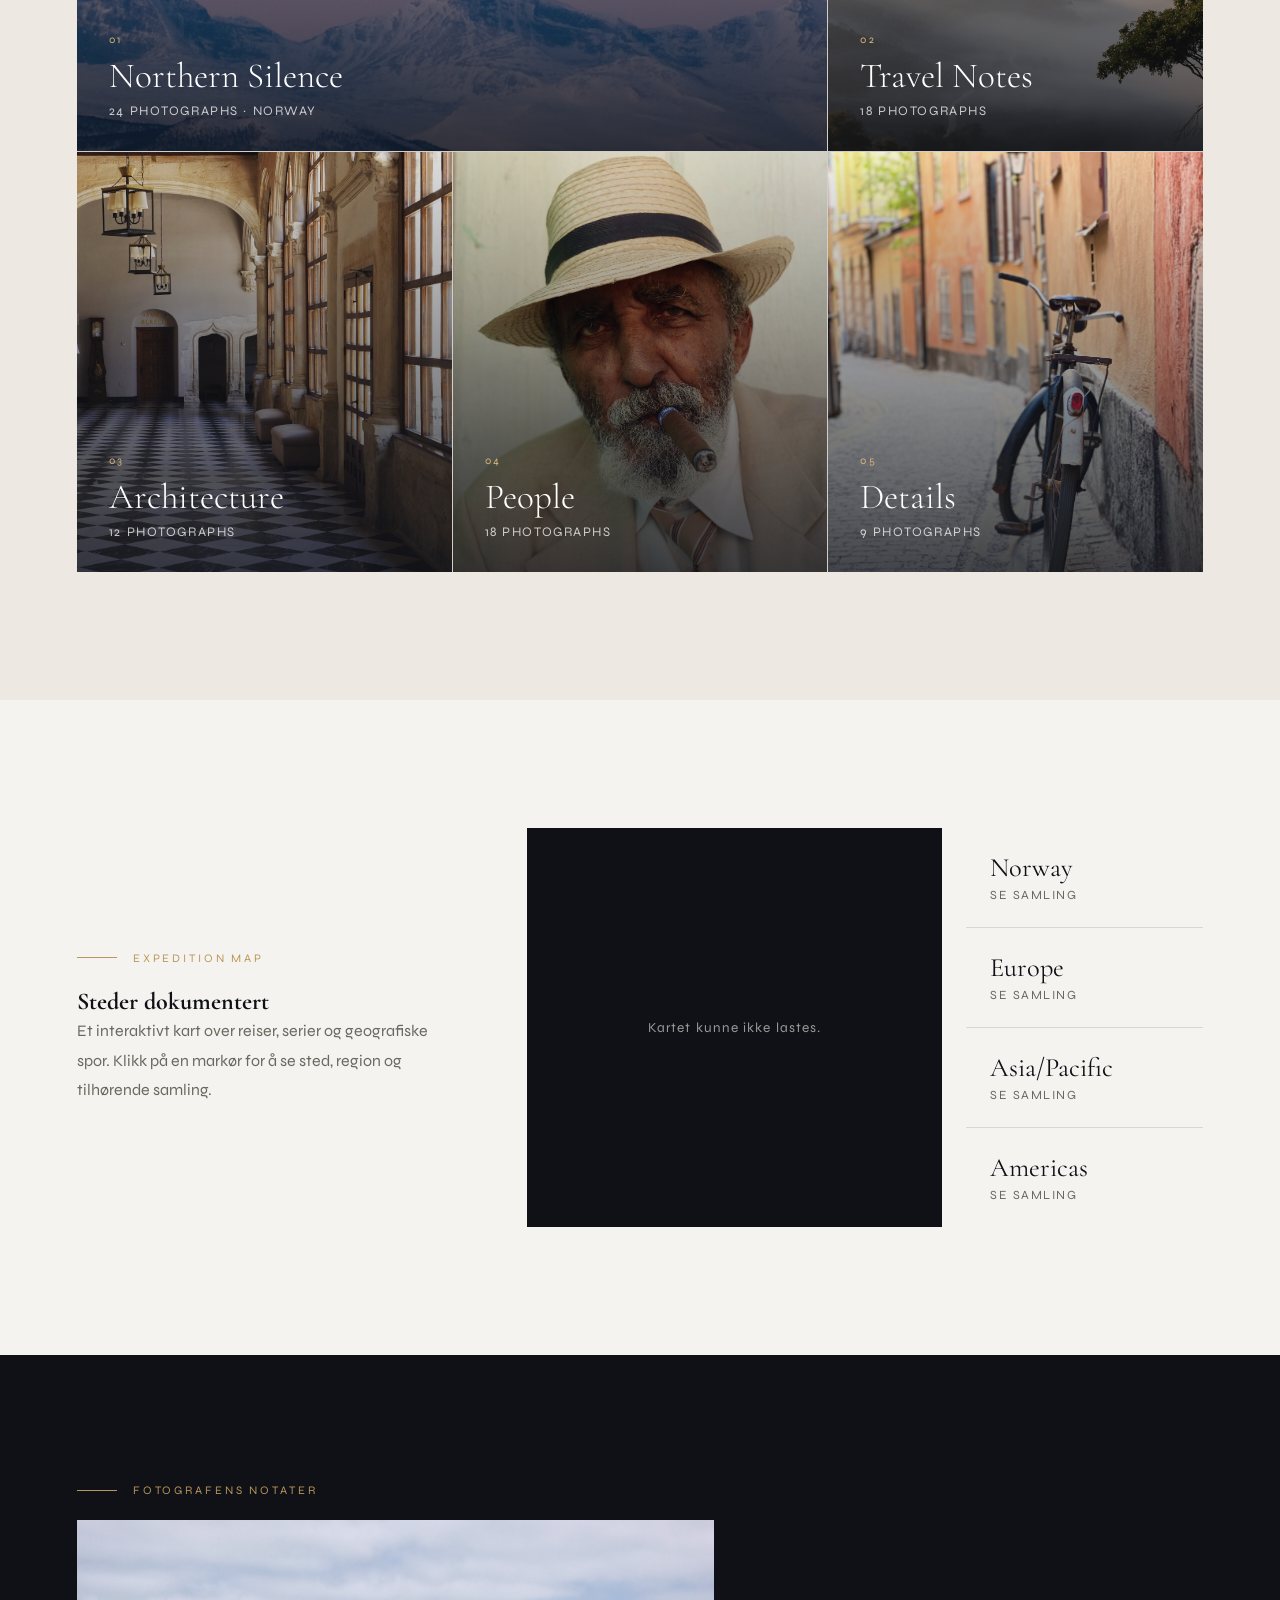
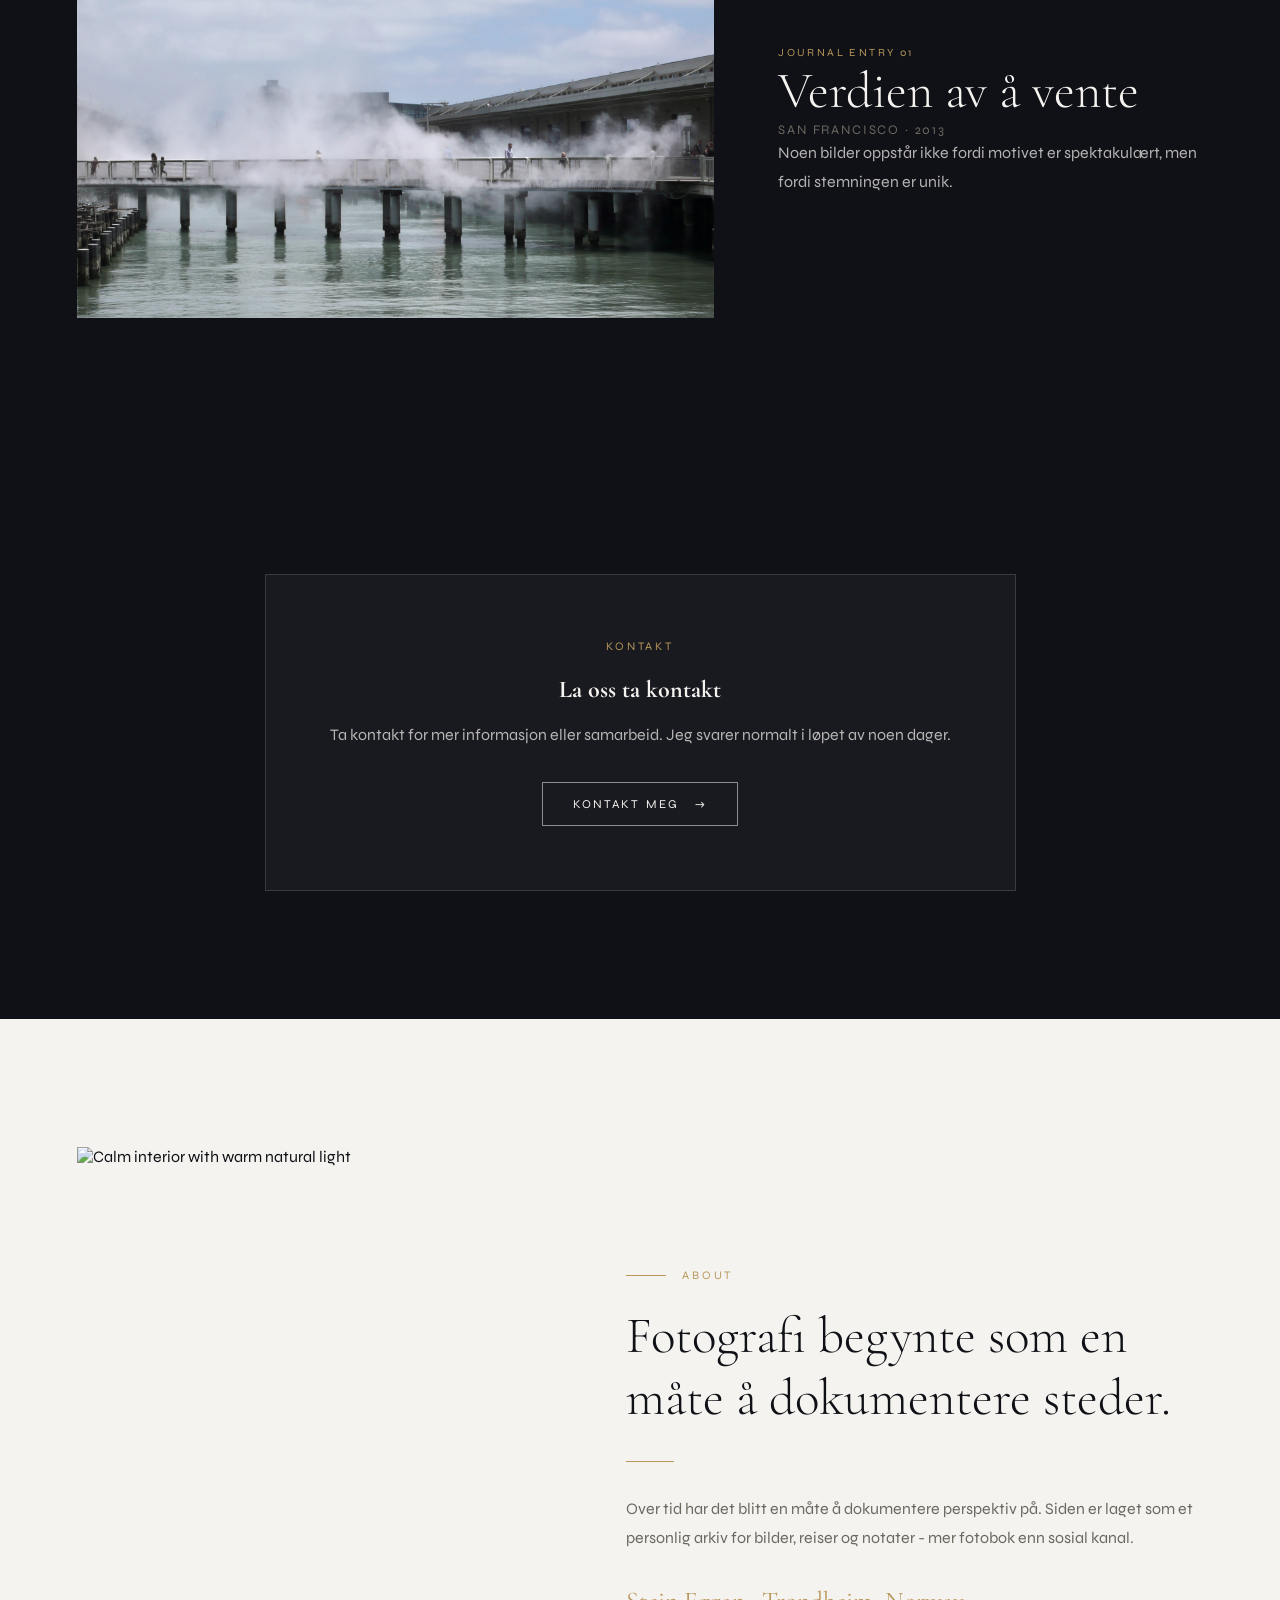
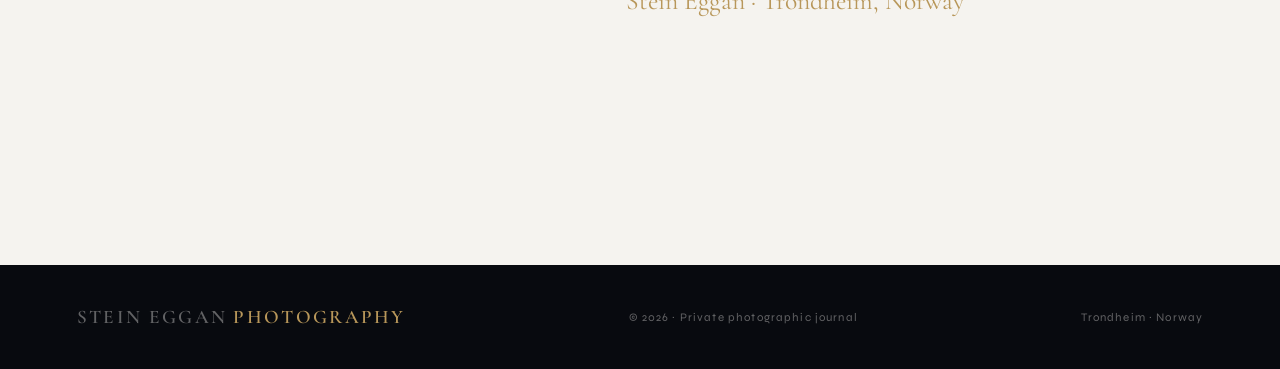
==== commit bd585279: "Update image source in featured section" ====
--- a/index.html
+++ b/index.html
@@ -93,7 +93,7 @@
     <div class="section-tag"><span data-lang="no">Dagens bilde</span><span data-lang="en">Today’s photograph</span></div>
     <div class="featured-layout">
       <div class="featured-image fade-up">
-        <img src="https://fjeerybqoiifxqazmhhd.supabase.co/storage/v1/object/public/photos/Collections/mississippi_des2007.jpg" alt="Mississippi">
+        <img src="/Images/mississippi_des2007.jpg" alt="Mississippi">
       </div>
       <div class="featured-text fade-up">
         <span class="photo-count">Image 04 / 18</span>
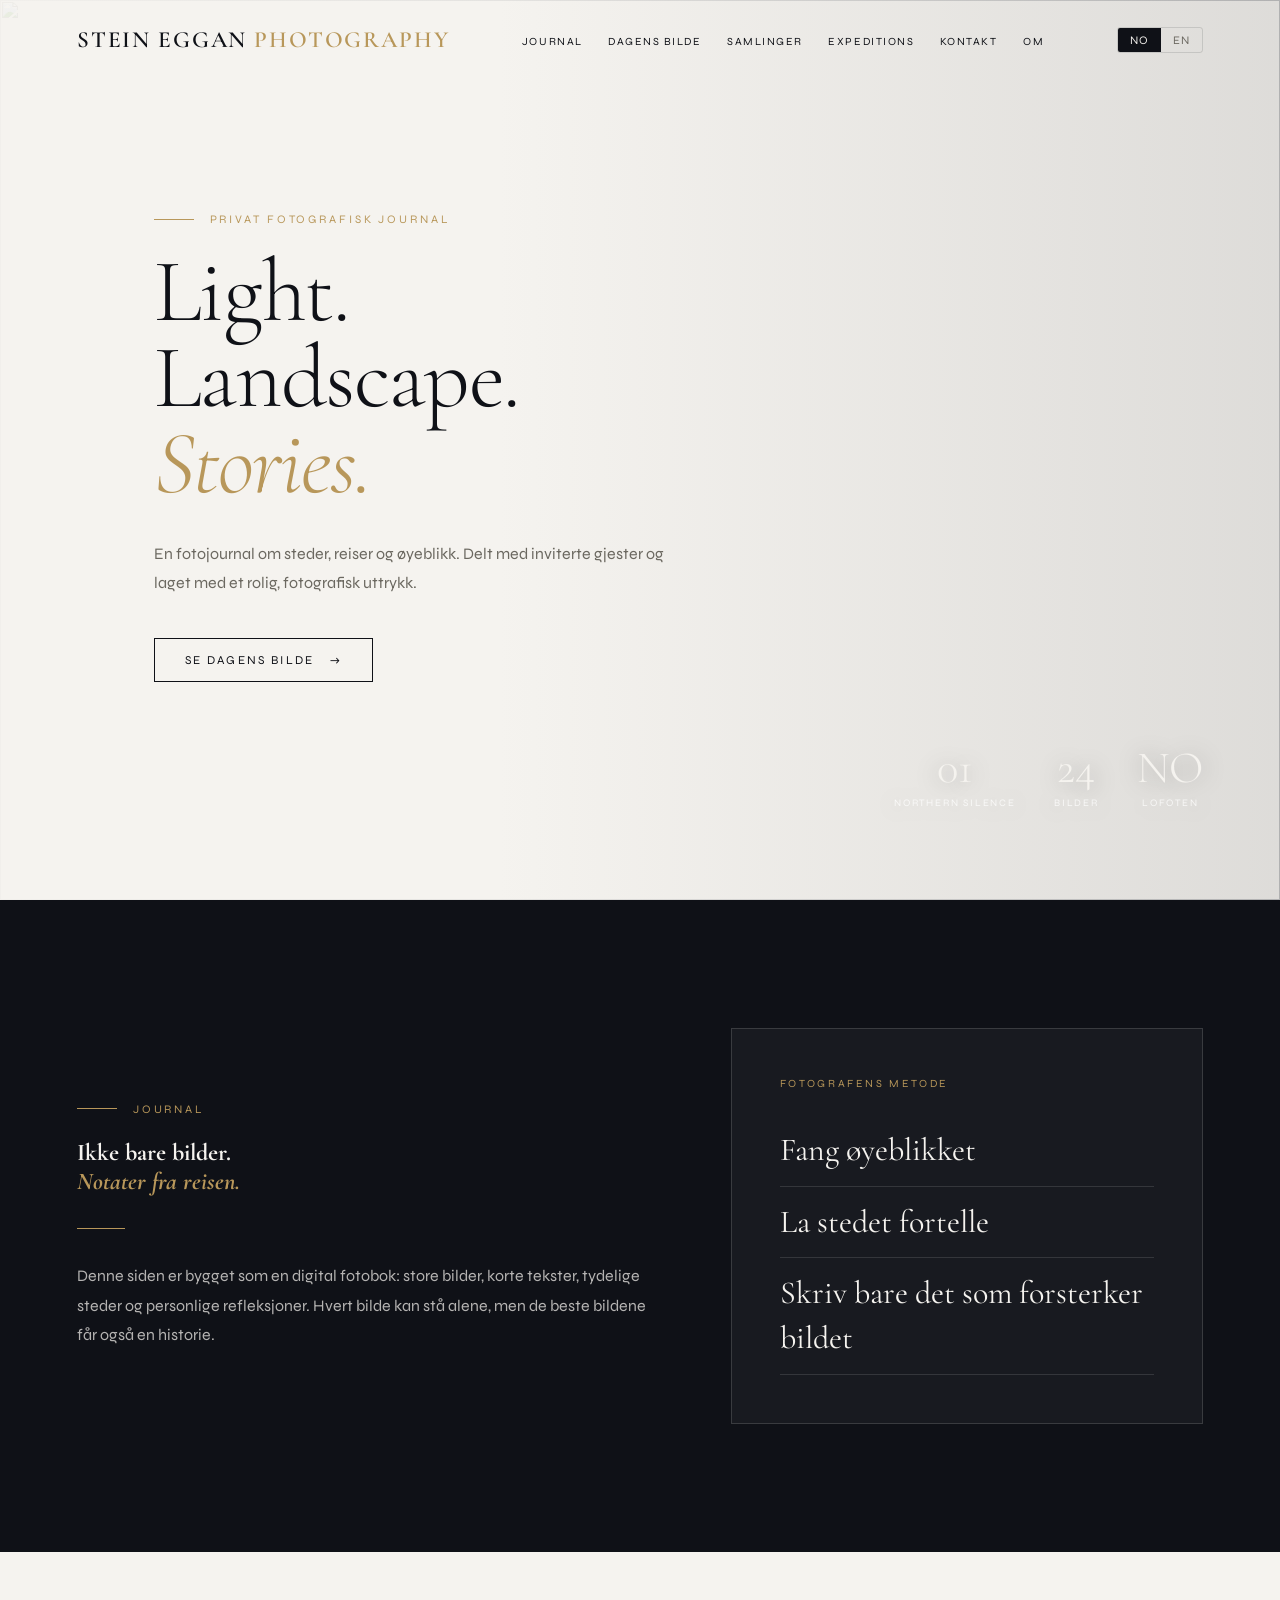
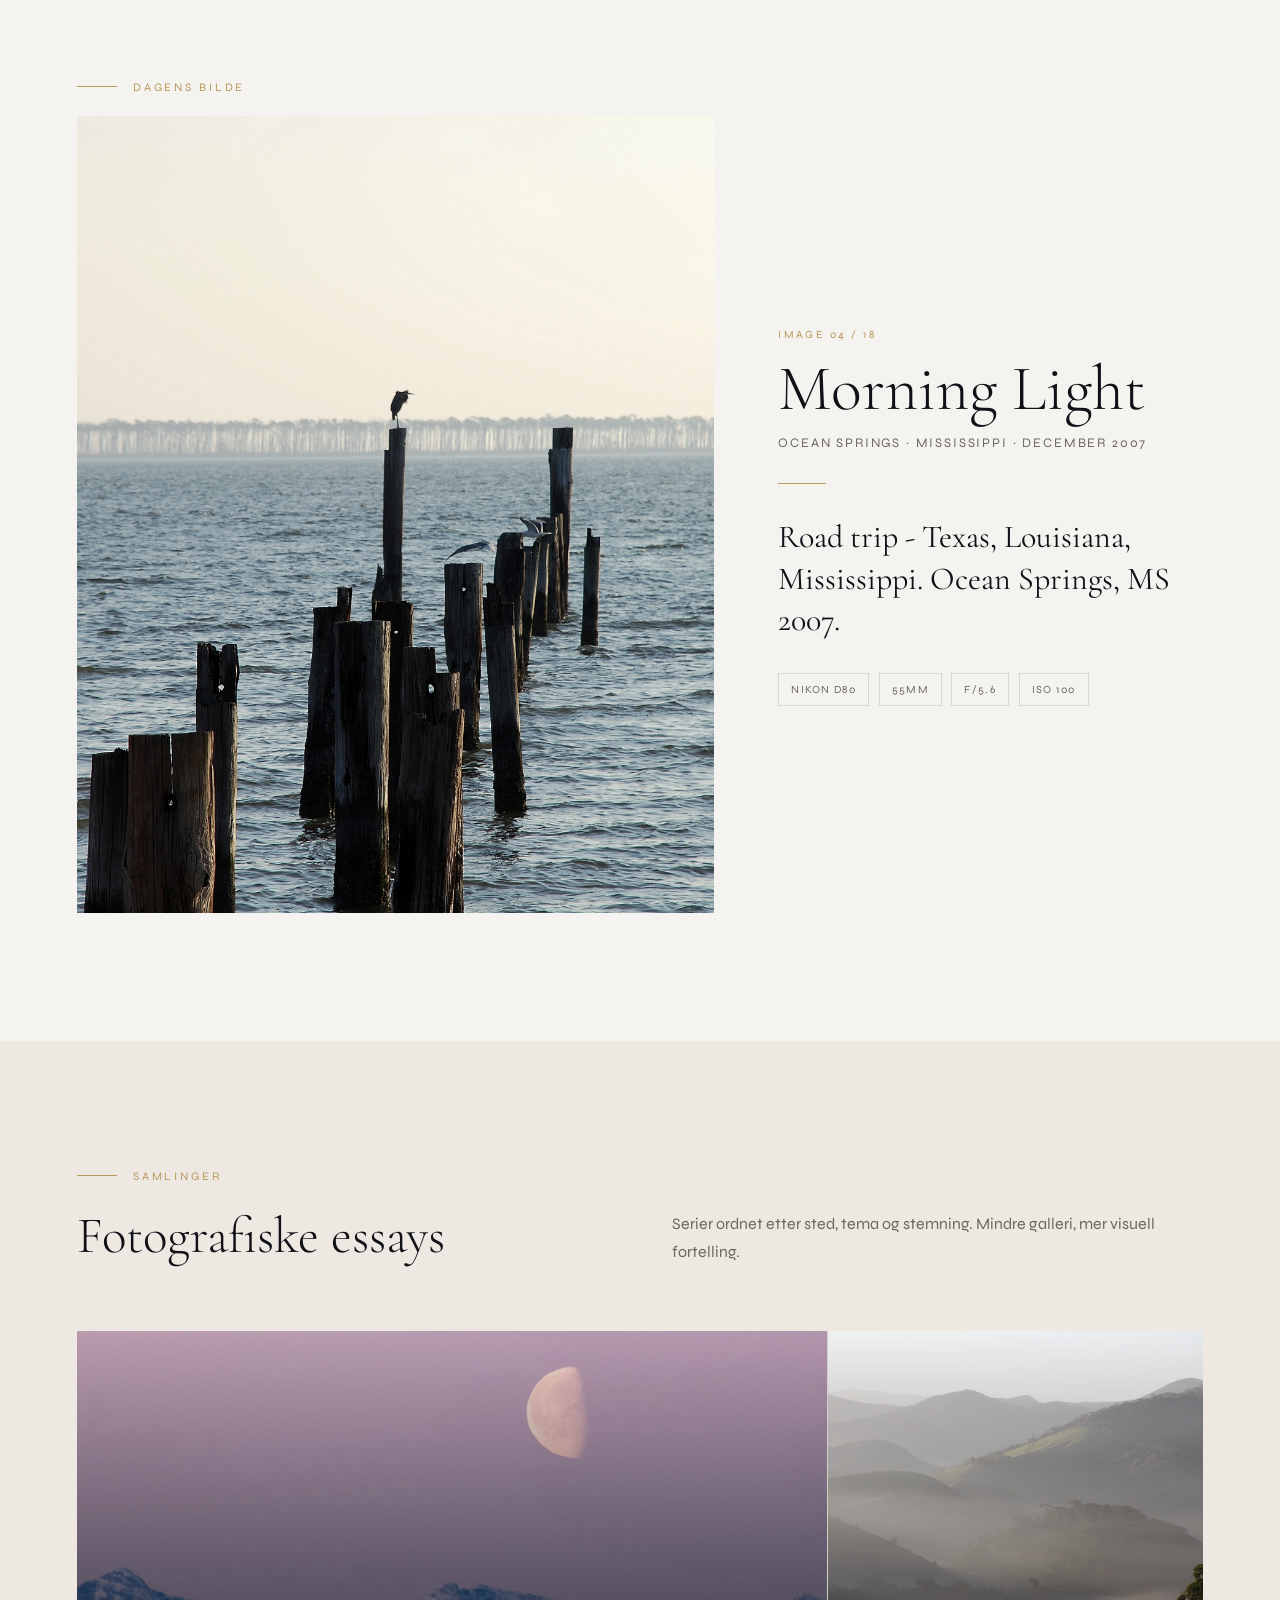
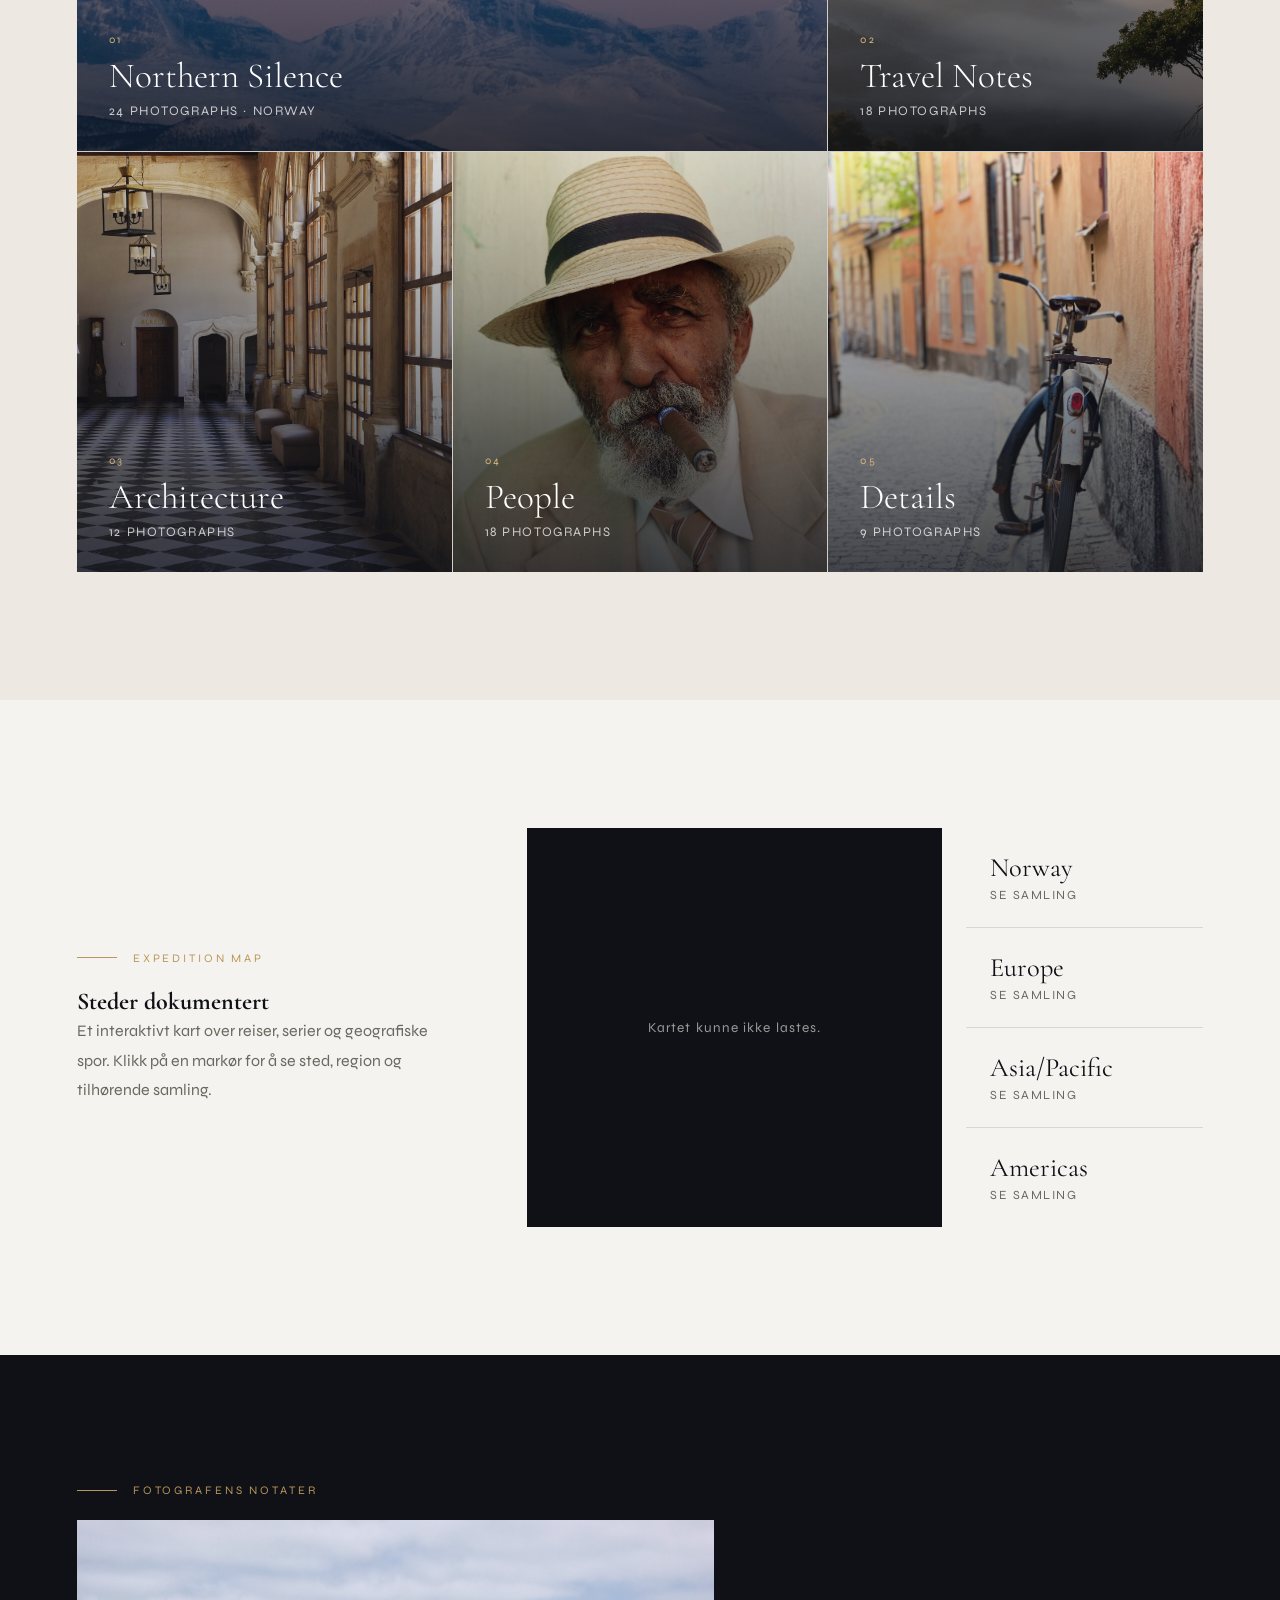
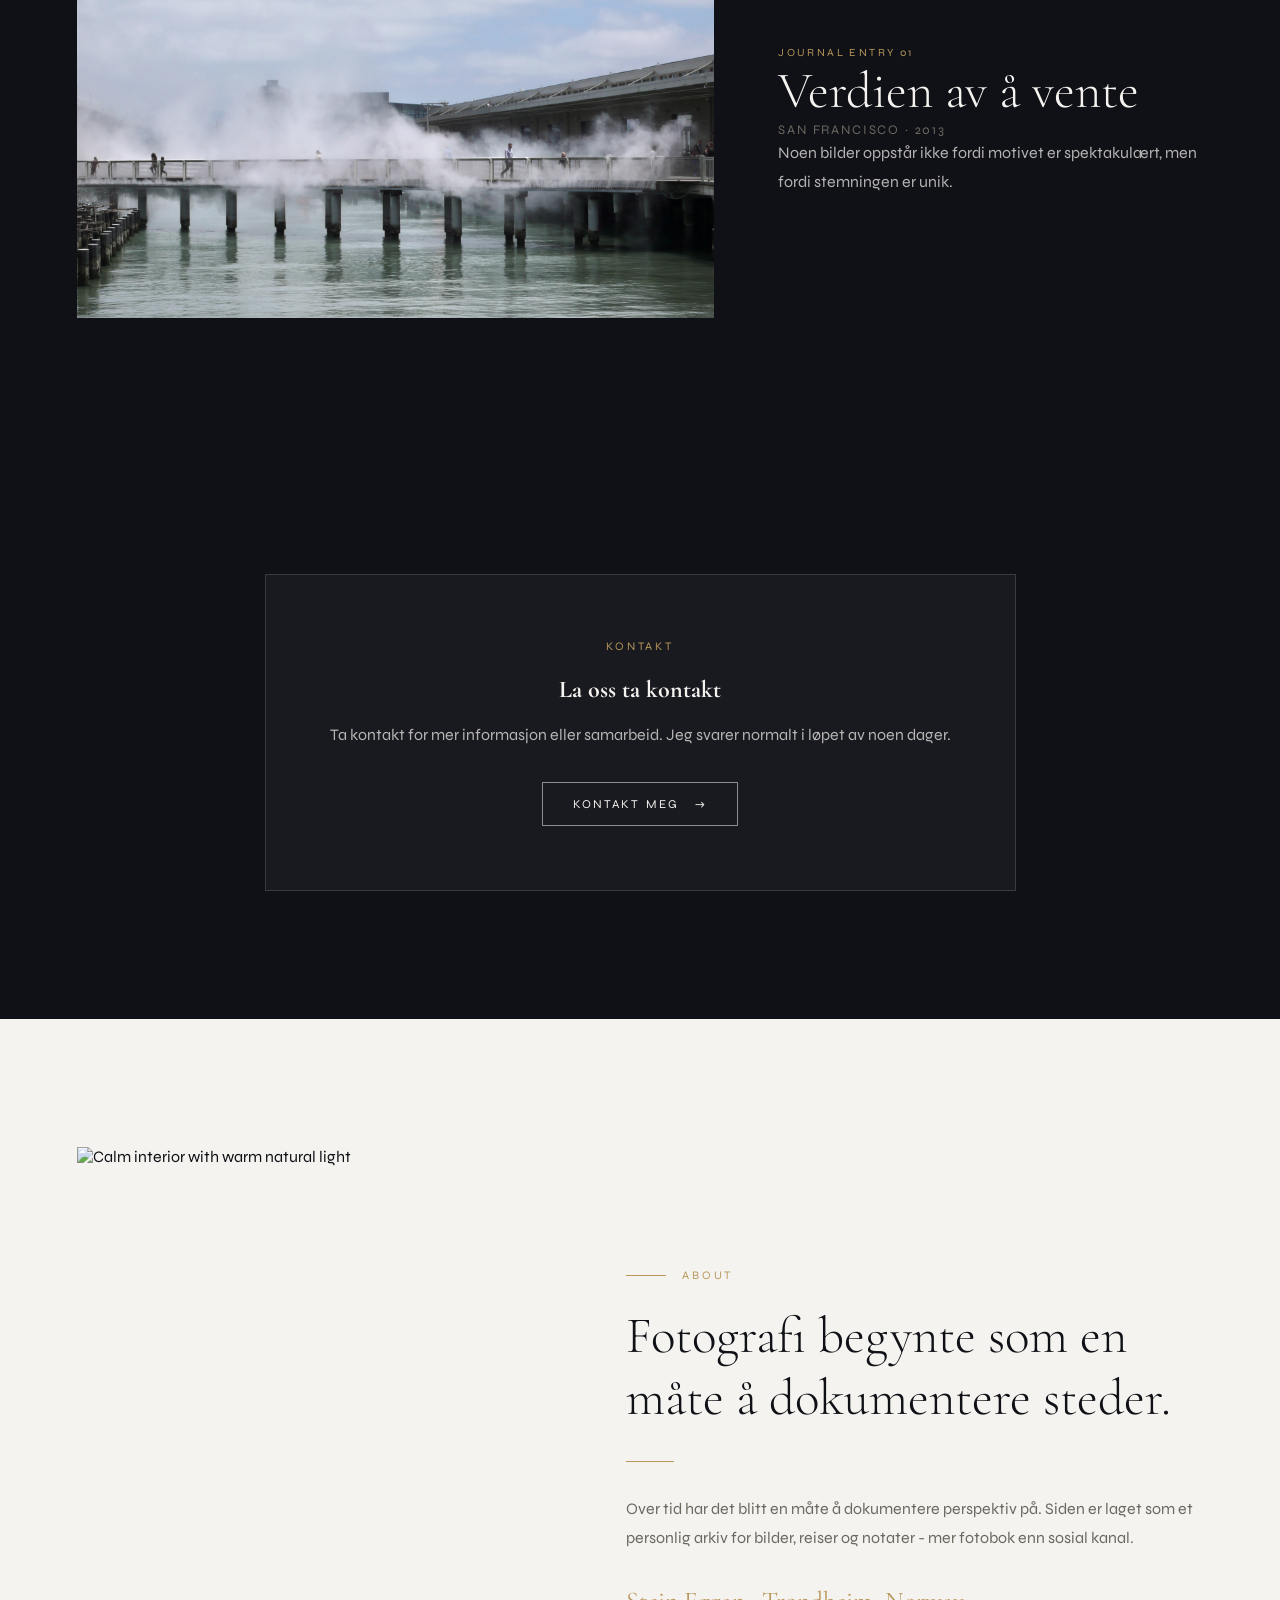
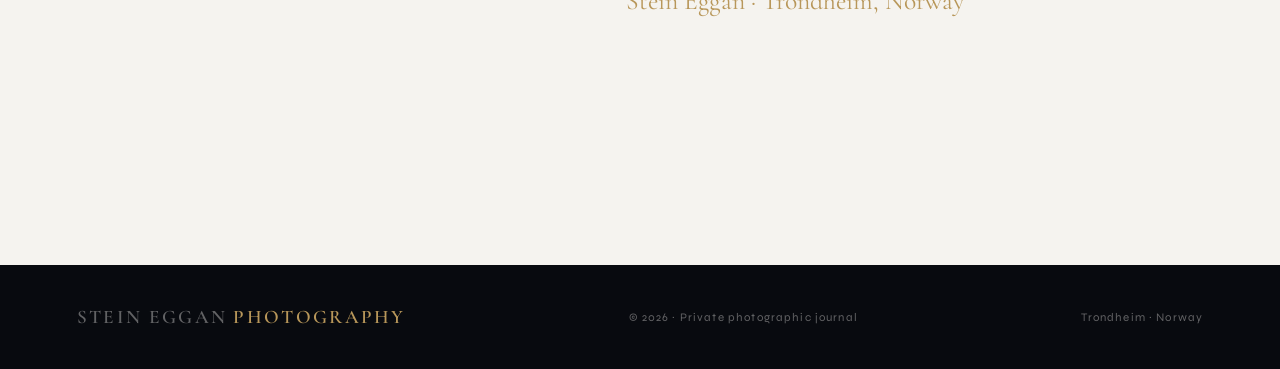
==== commit 1acb02a3: "Fix image source path in index.html" ====
--- a/index.html
+++ b/index.html
@@ -93,7 +93,7 @@
     <div class="section-tag"><span data-lang="no">Dagens bilde</span><span data-lang="en">Today’s photograph</span></div>
     <div class="featured-layout">
       <div class="featured-image fade-up">
-        <img src="/Images/mississippi_des2007.jpg" alt="Mississippi">
+        <img src="/images/mississippi_des2007.jpg" alt="Mississippi">
       </div>
       <div class="featured-text fade-up">
         <span class="photo-count">Image 04 / 18</span>
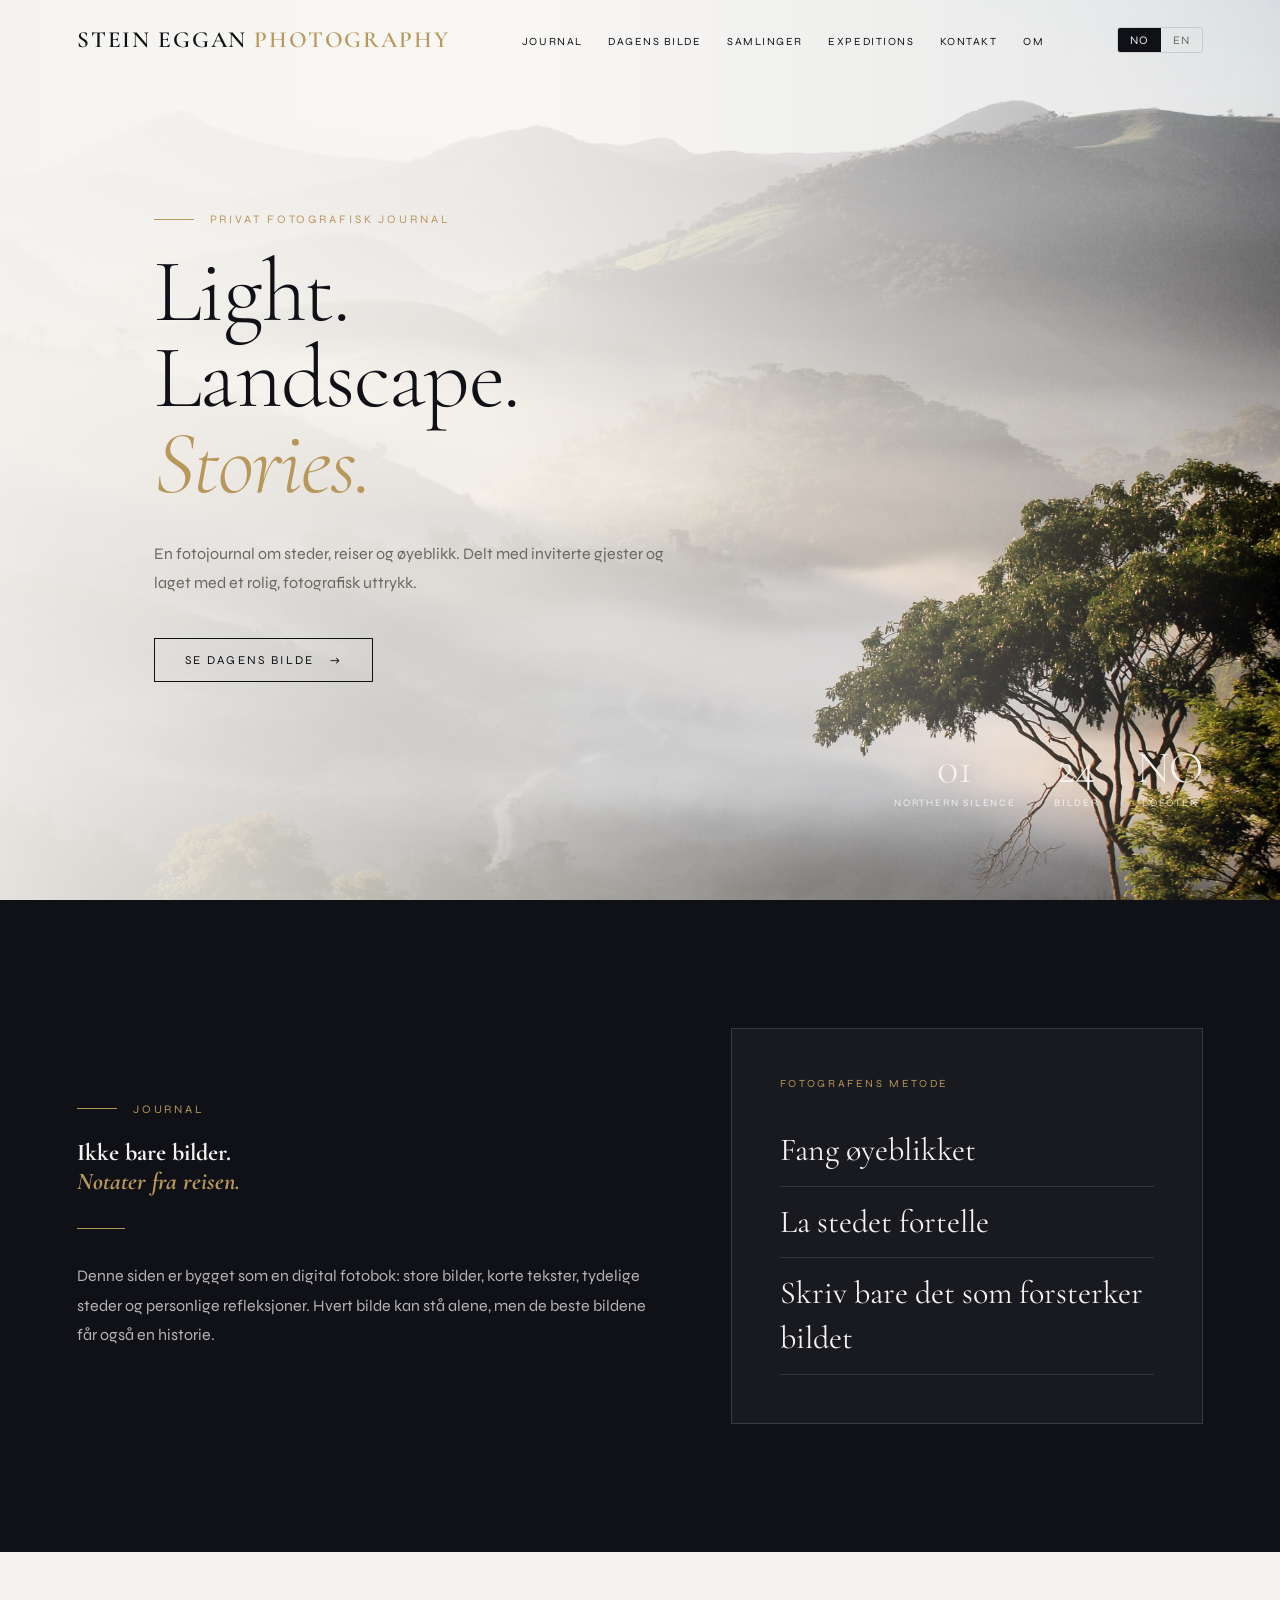
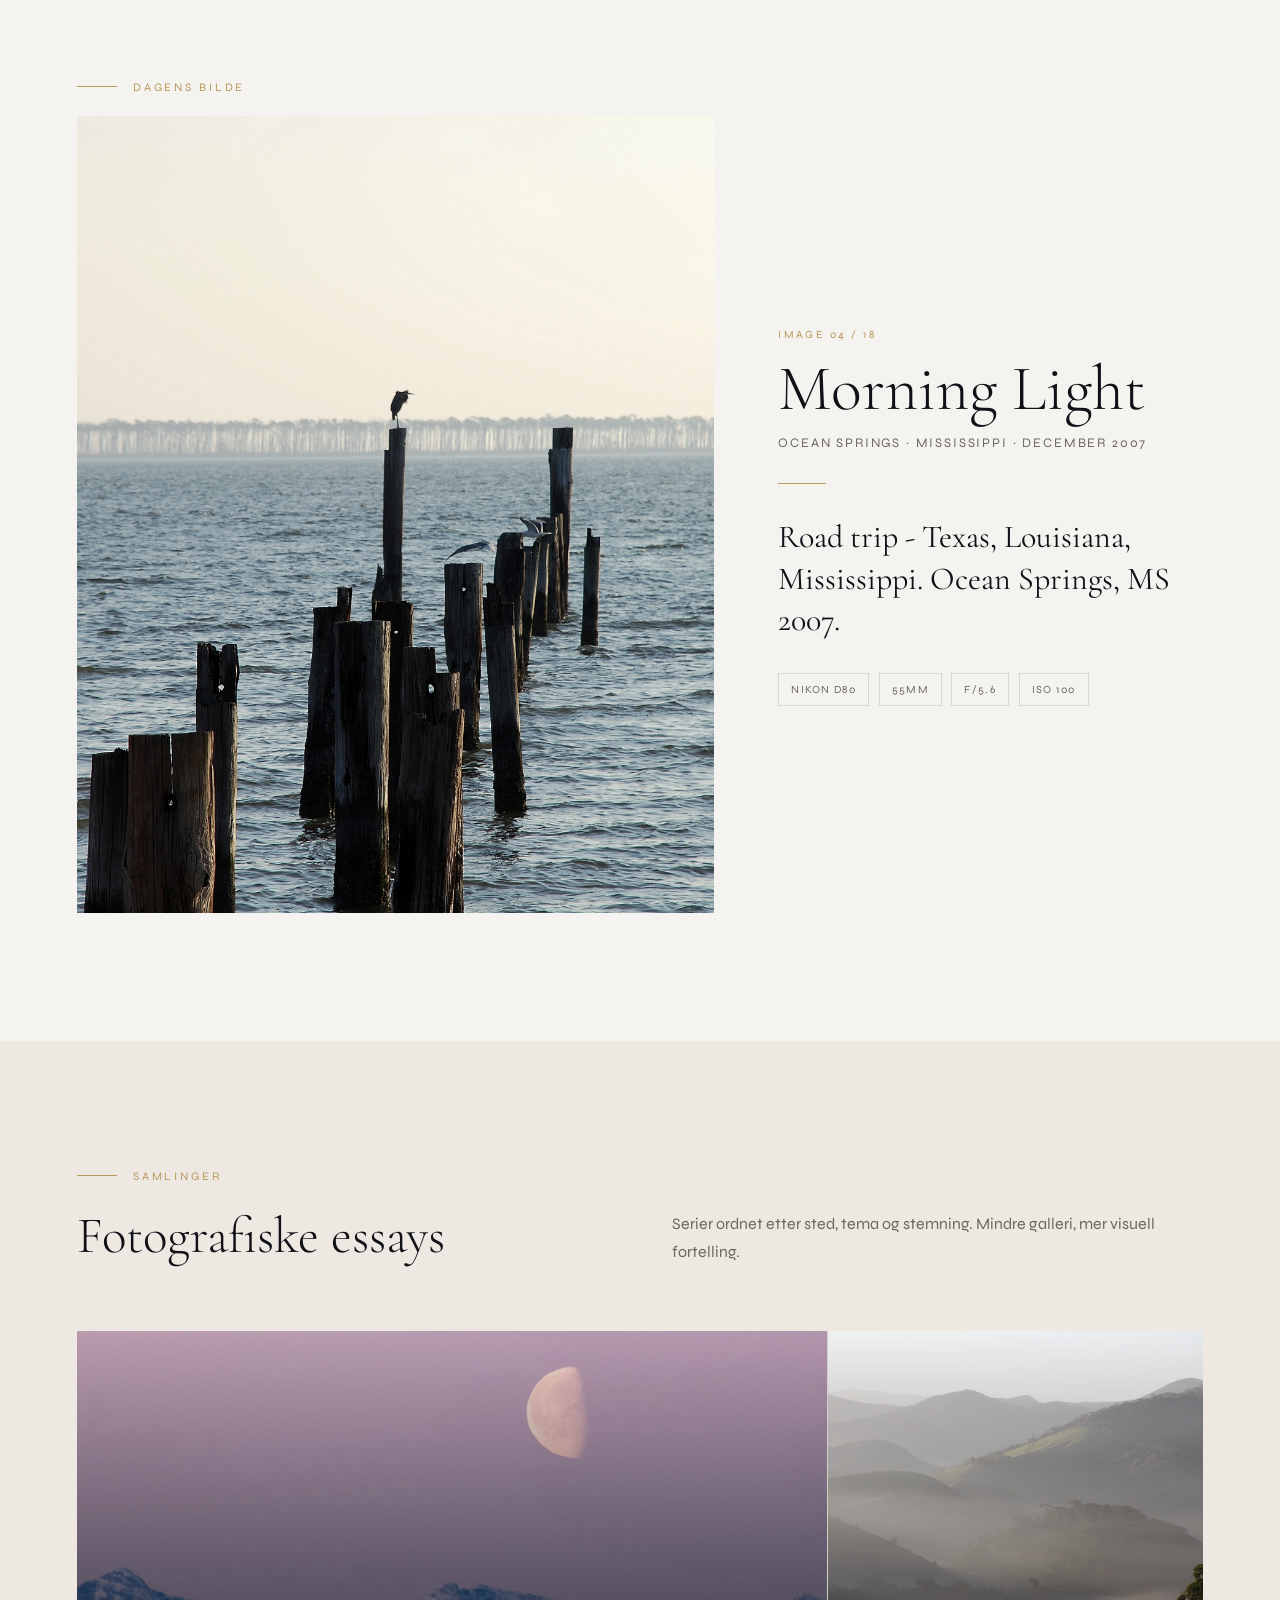
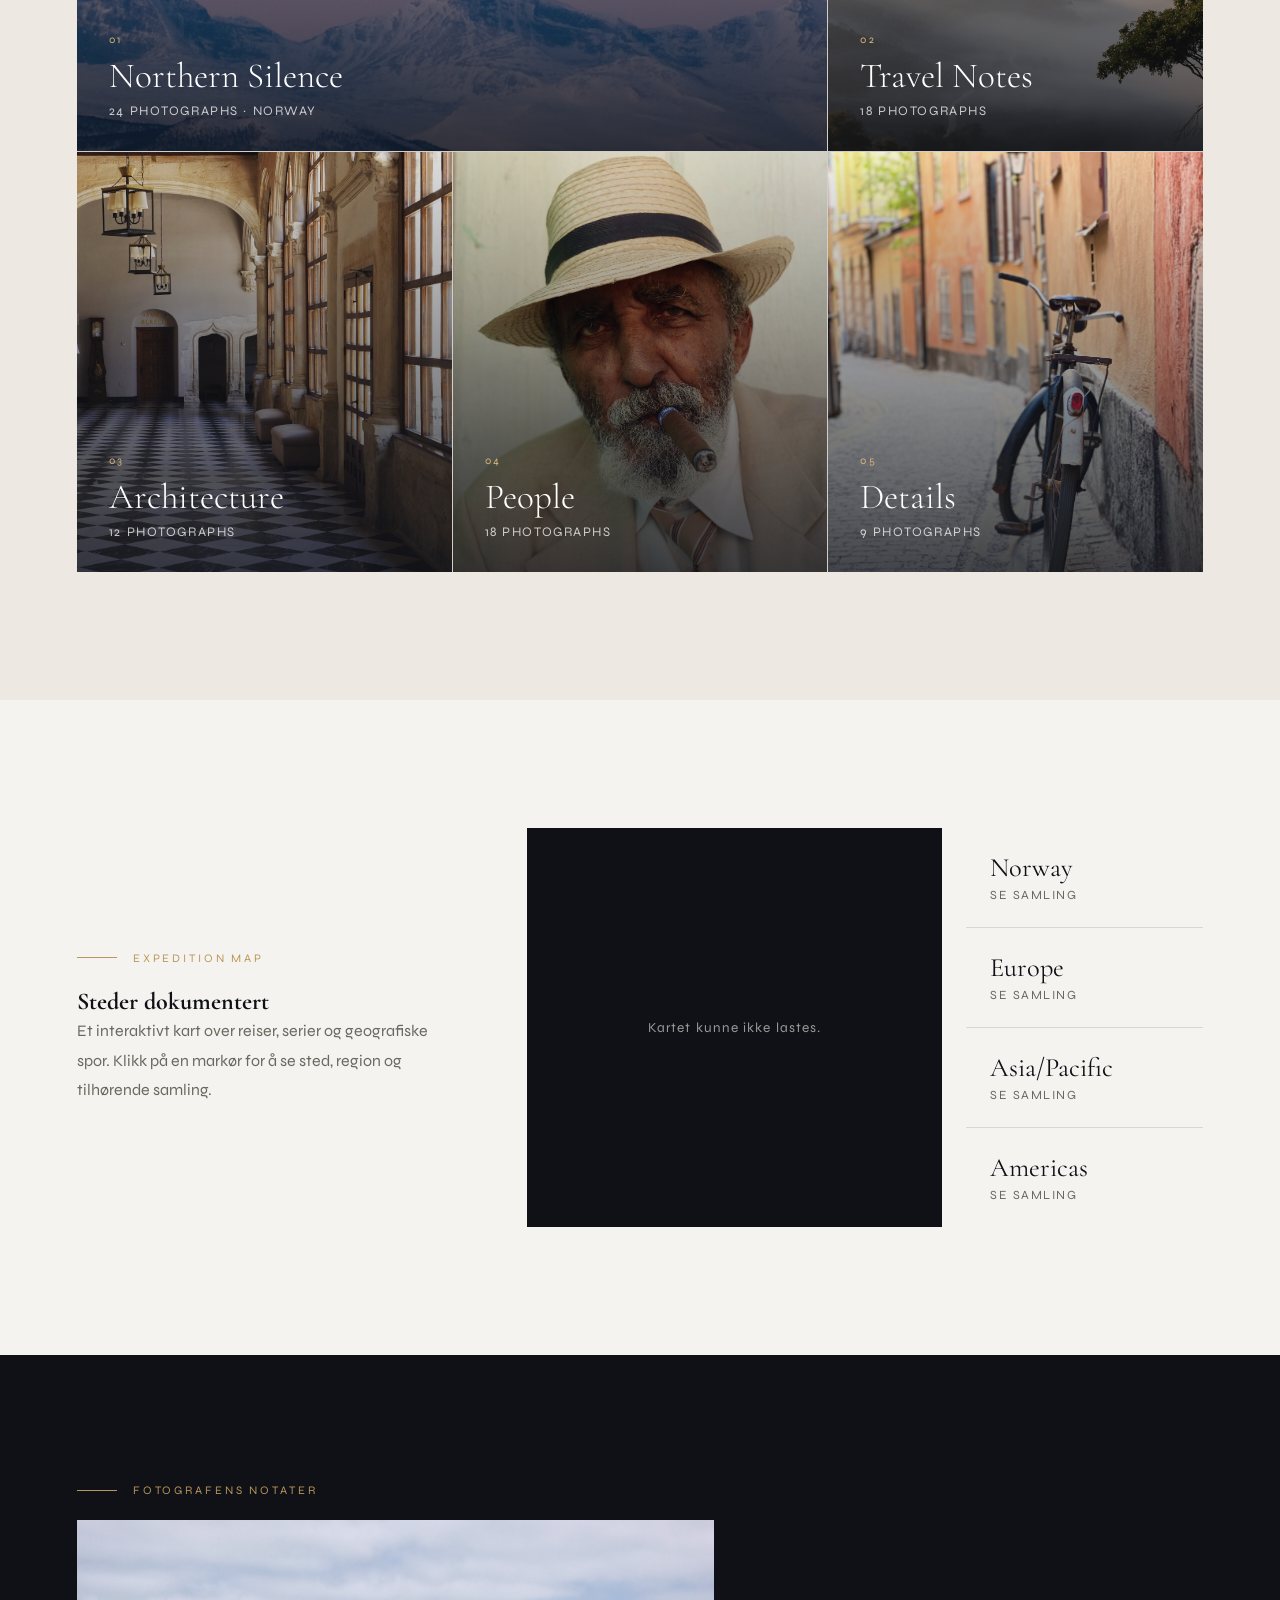
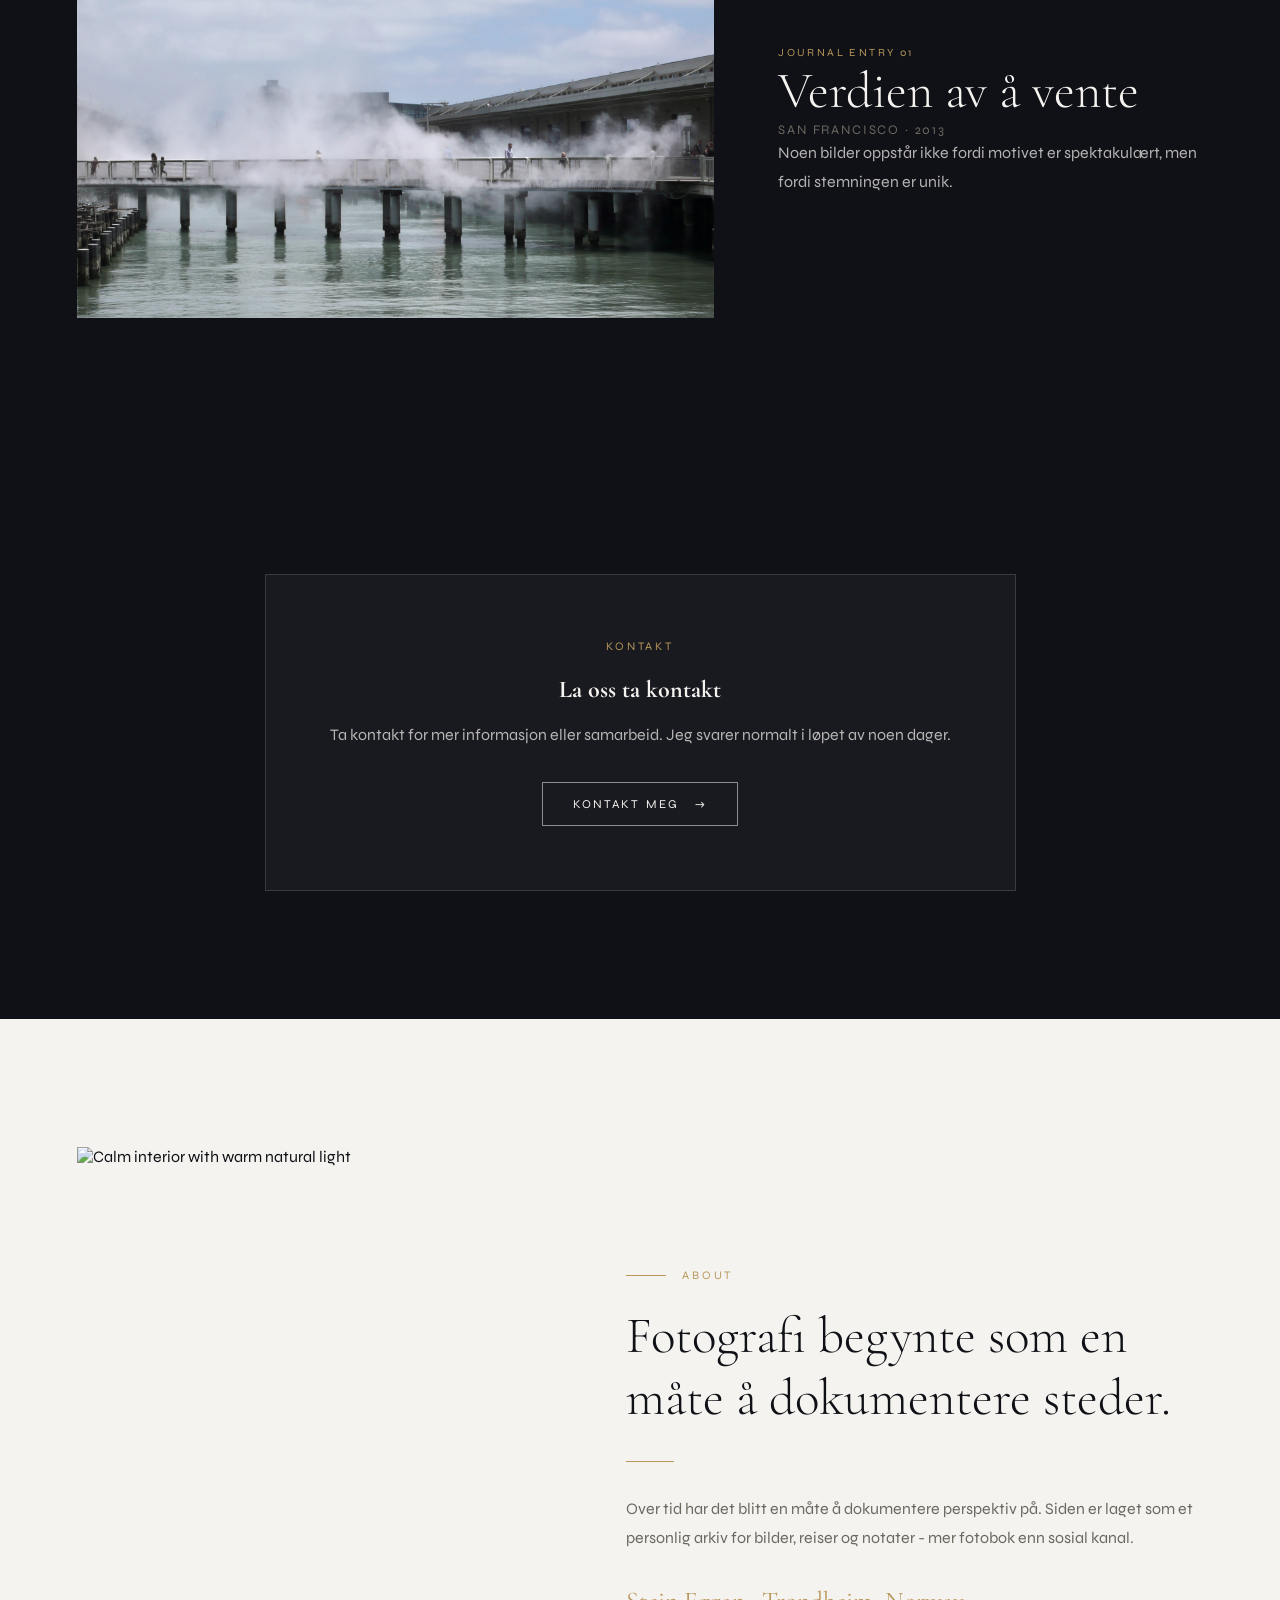
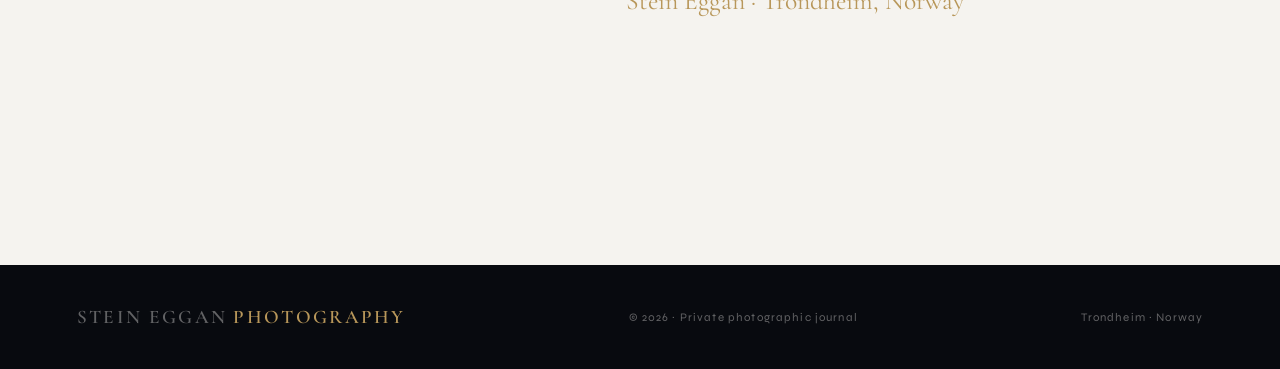
==== commit 54c34cf9: "Update index.html" ====
--- a/index.html
+++ b/index.html
@@ -45,7 +45,7 @@
   </nav>
 
   <section id="hero" class="hero-photo">
-    <img class="hero-img" src="https://fjeerybqoiifxqazmhhd.supabase.co/storage/v1/object/public/photos/Brazil_jan2015.jpg">
+    <img class="hero-img" src="/images/Brazil_jan2015.jpg">
     <div class="hero-shade"></div>
     <div class="hero-content fade-up">
       <div class="hero-eyebrow"><span data-lang="no">Privat fotografisk journal</span><span data-lang="en">Private photographic journal</span></div>
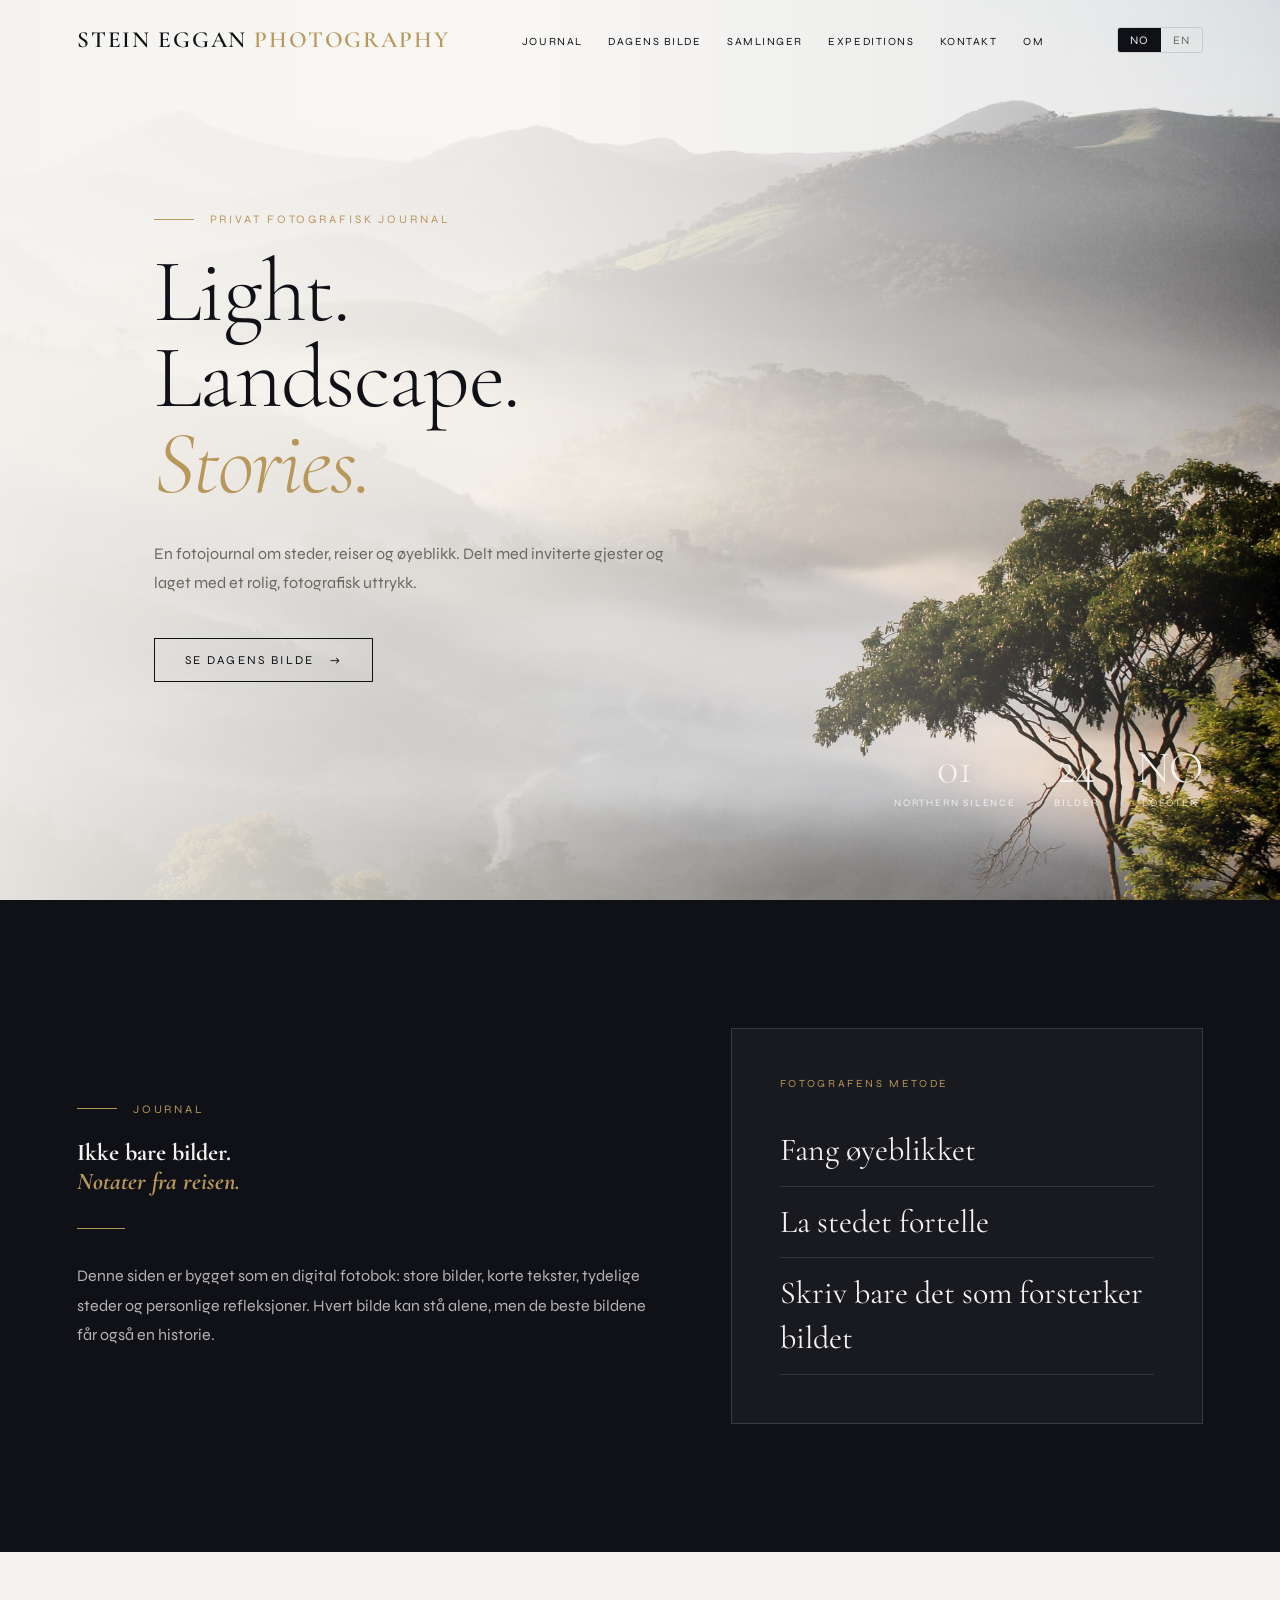
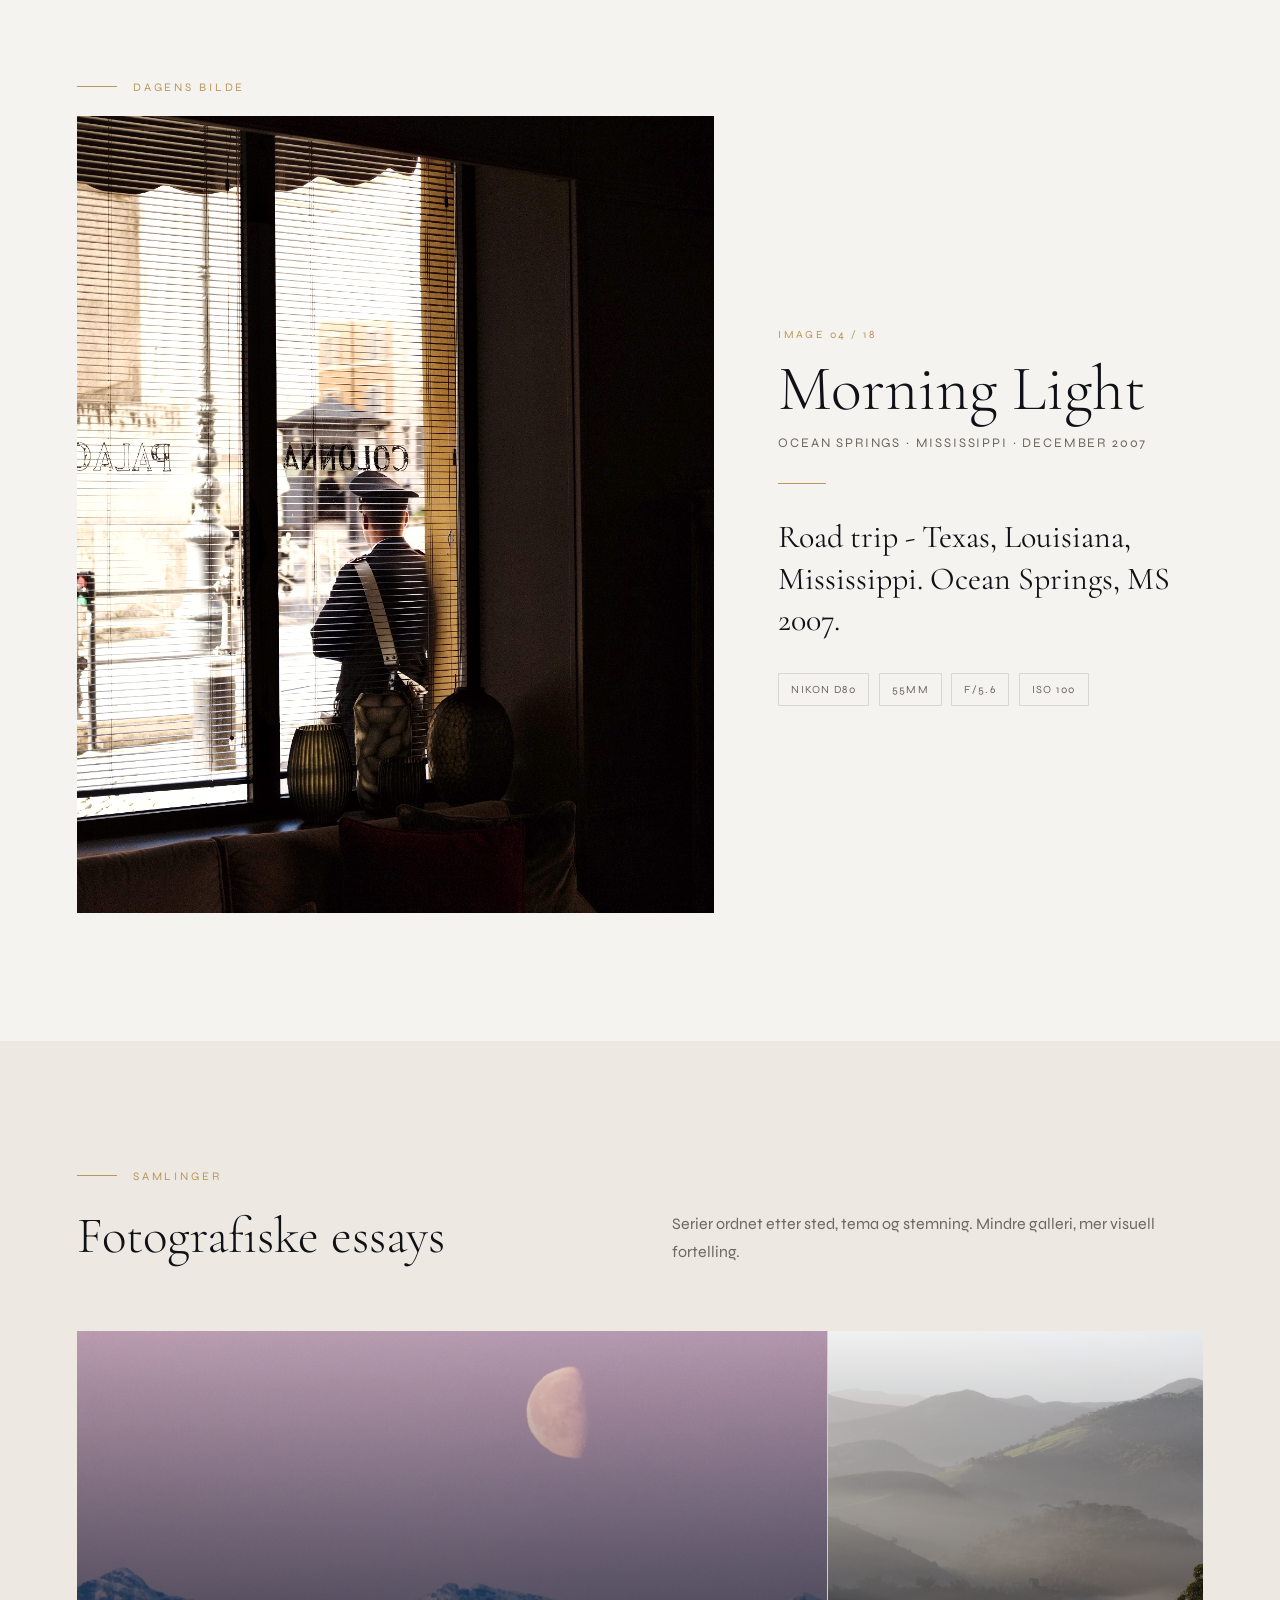
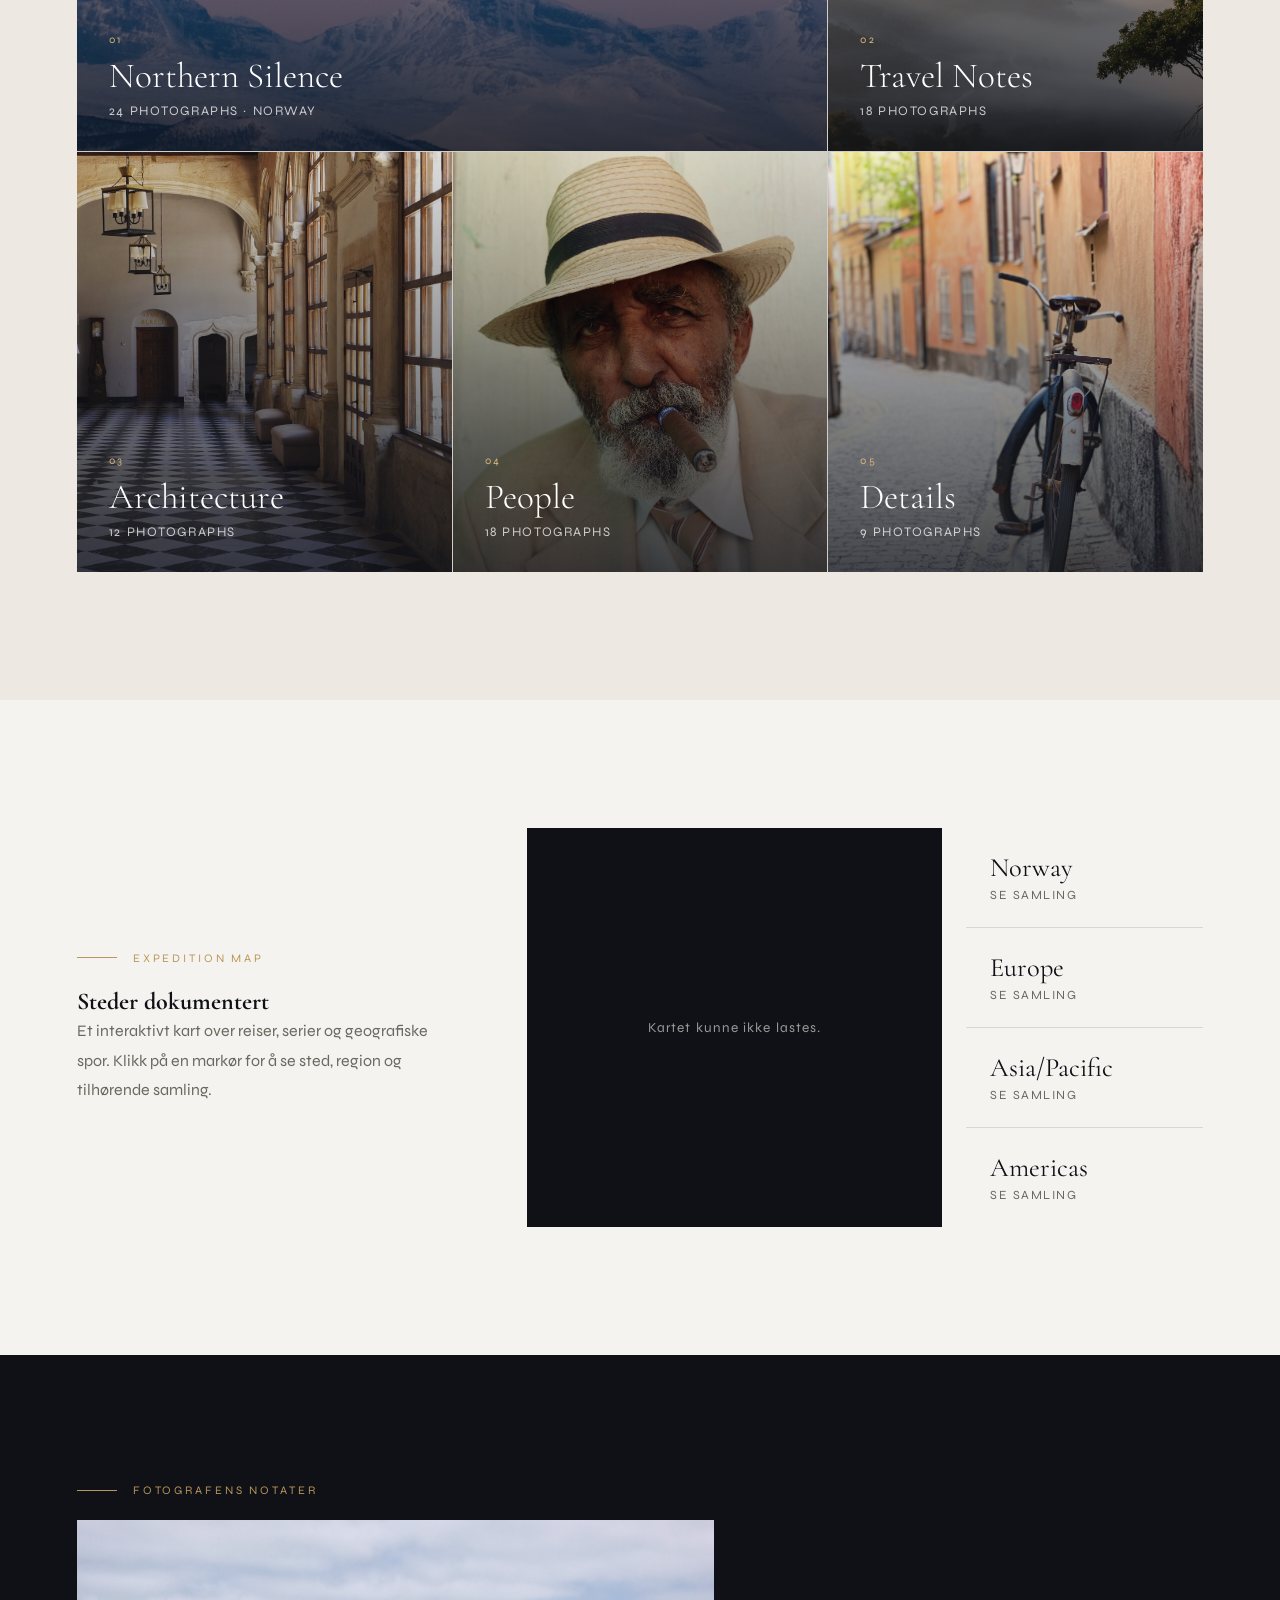
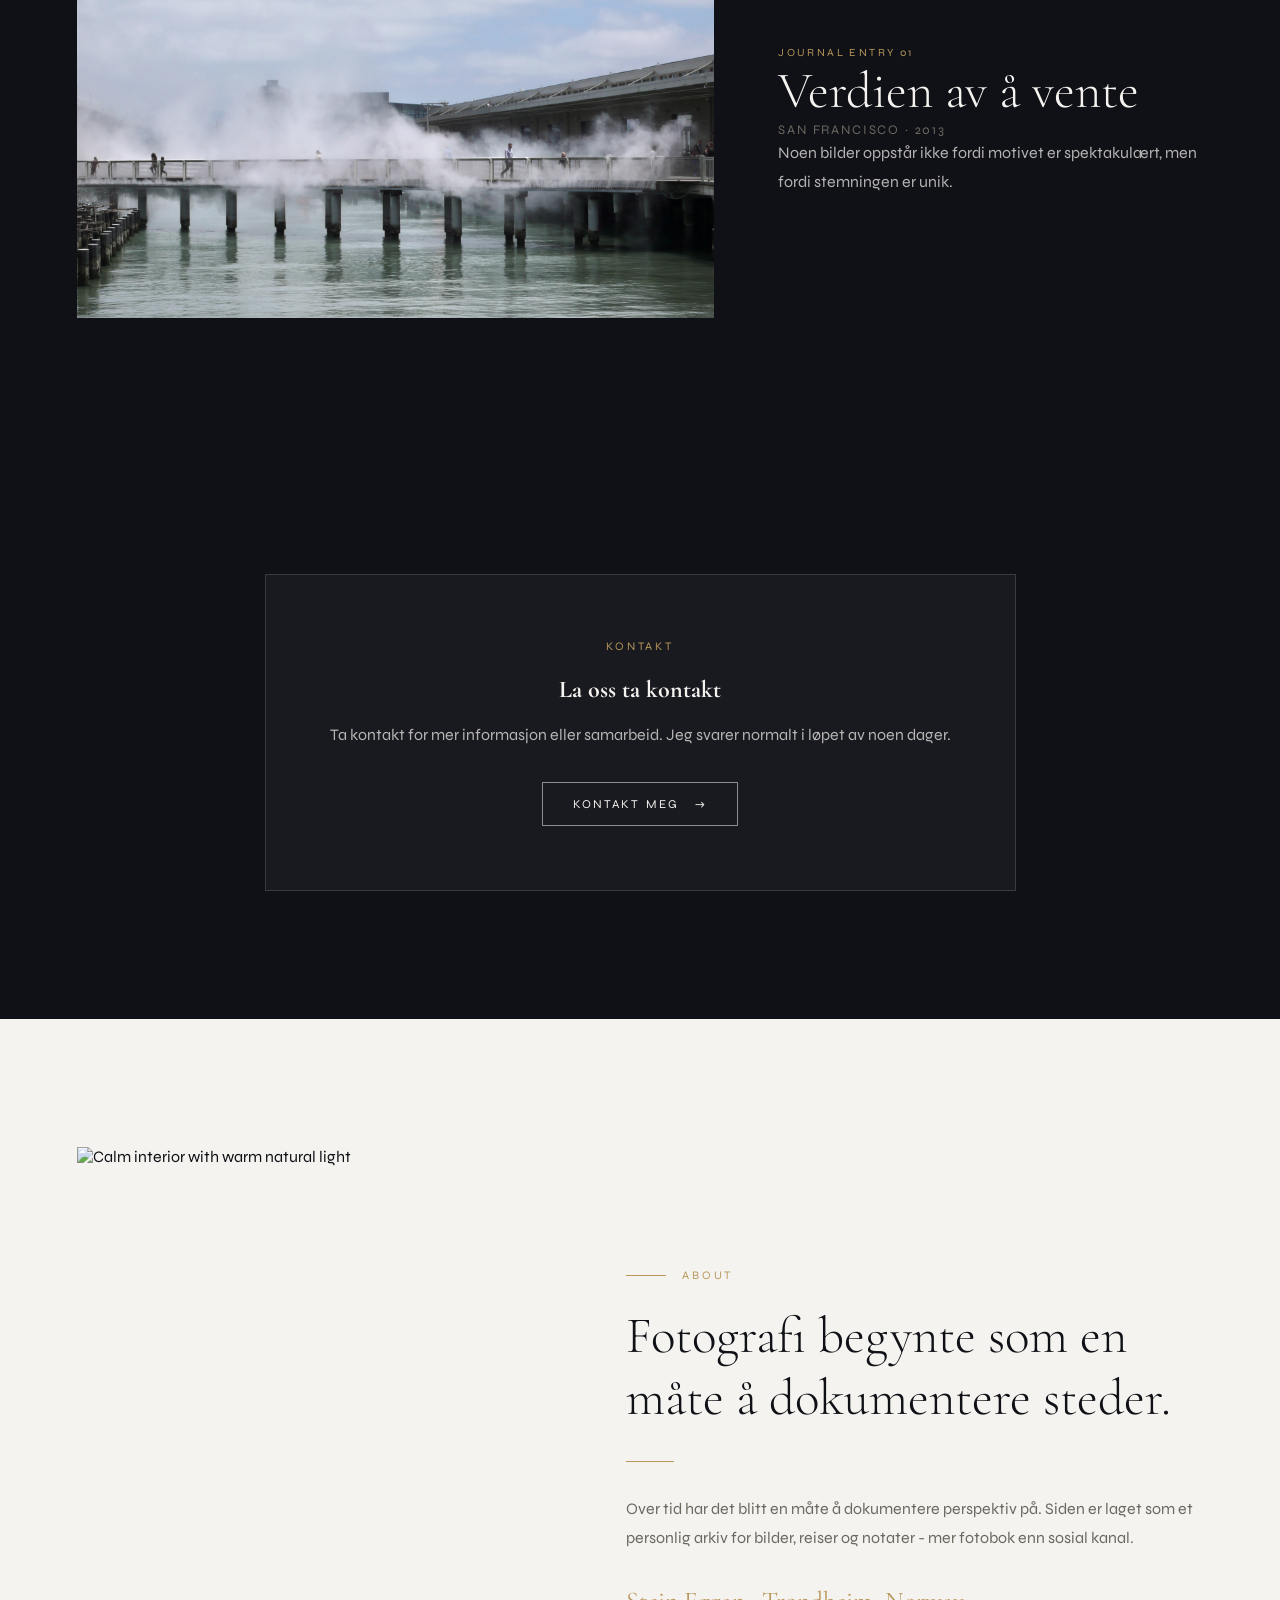
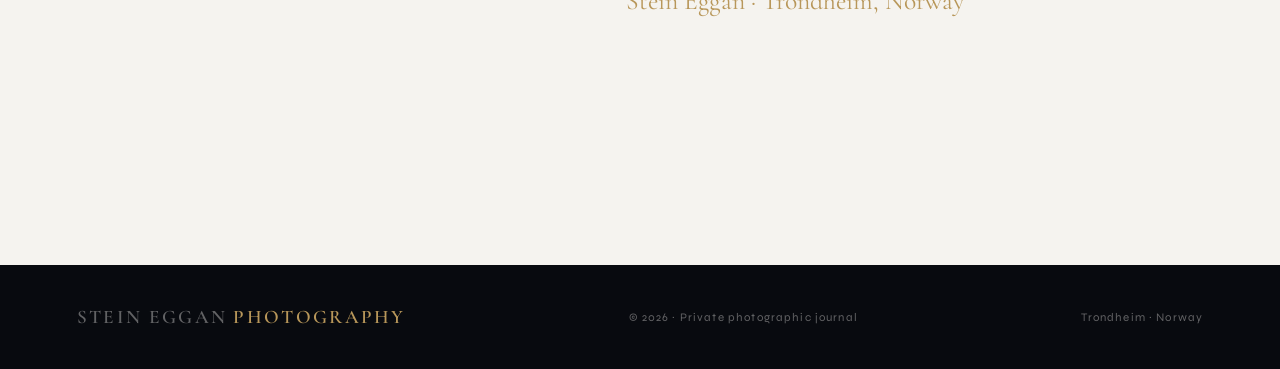
==== commit e0796f2b: "Update featured image in index.html" ====
--- a/index.html
+++ b/index.html
@@ -93,7 +93,7 @@
     <div class="section-tag"><span data-lang="no">Dagens bilde</span><span data-lang="en">Today’s photograph</span></div>
     <div class="featured-layout">
       <div class="featured-image fade-up">
-        <img src="/images/mississippi_des2007.jpg" alt="Mississippi">
+        <img src="/images/_DSF6043.jpg" alt="Roma">
       </div>
       <div class="featured-text fade-up">
         <span class="photo-count">Image 04 / 18</span>
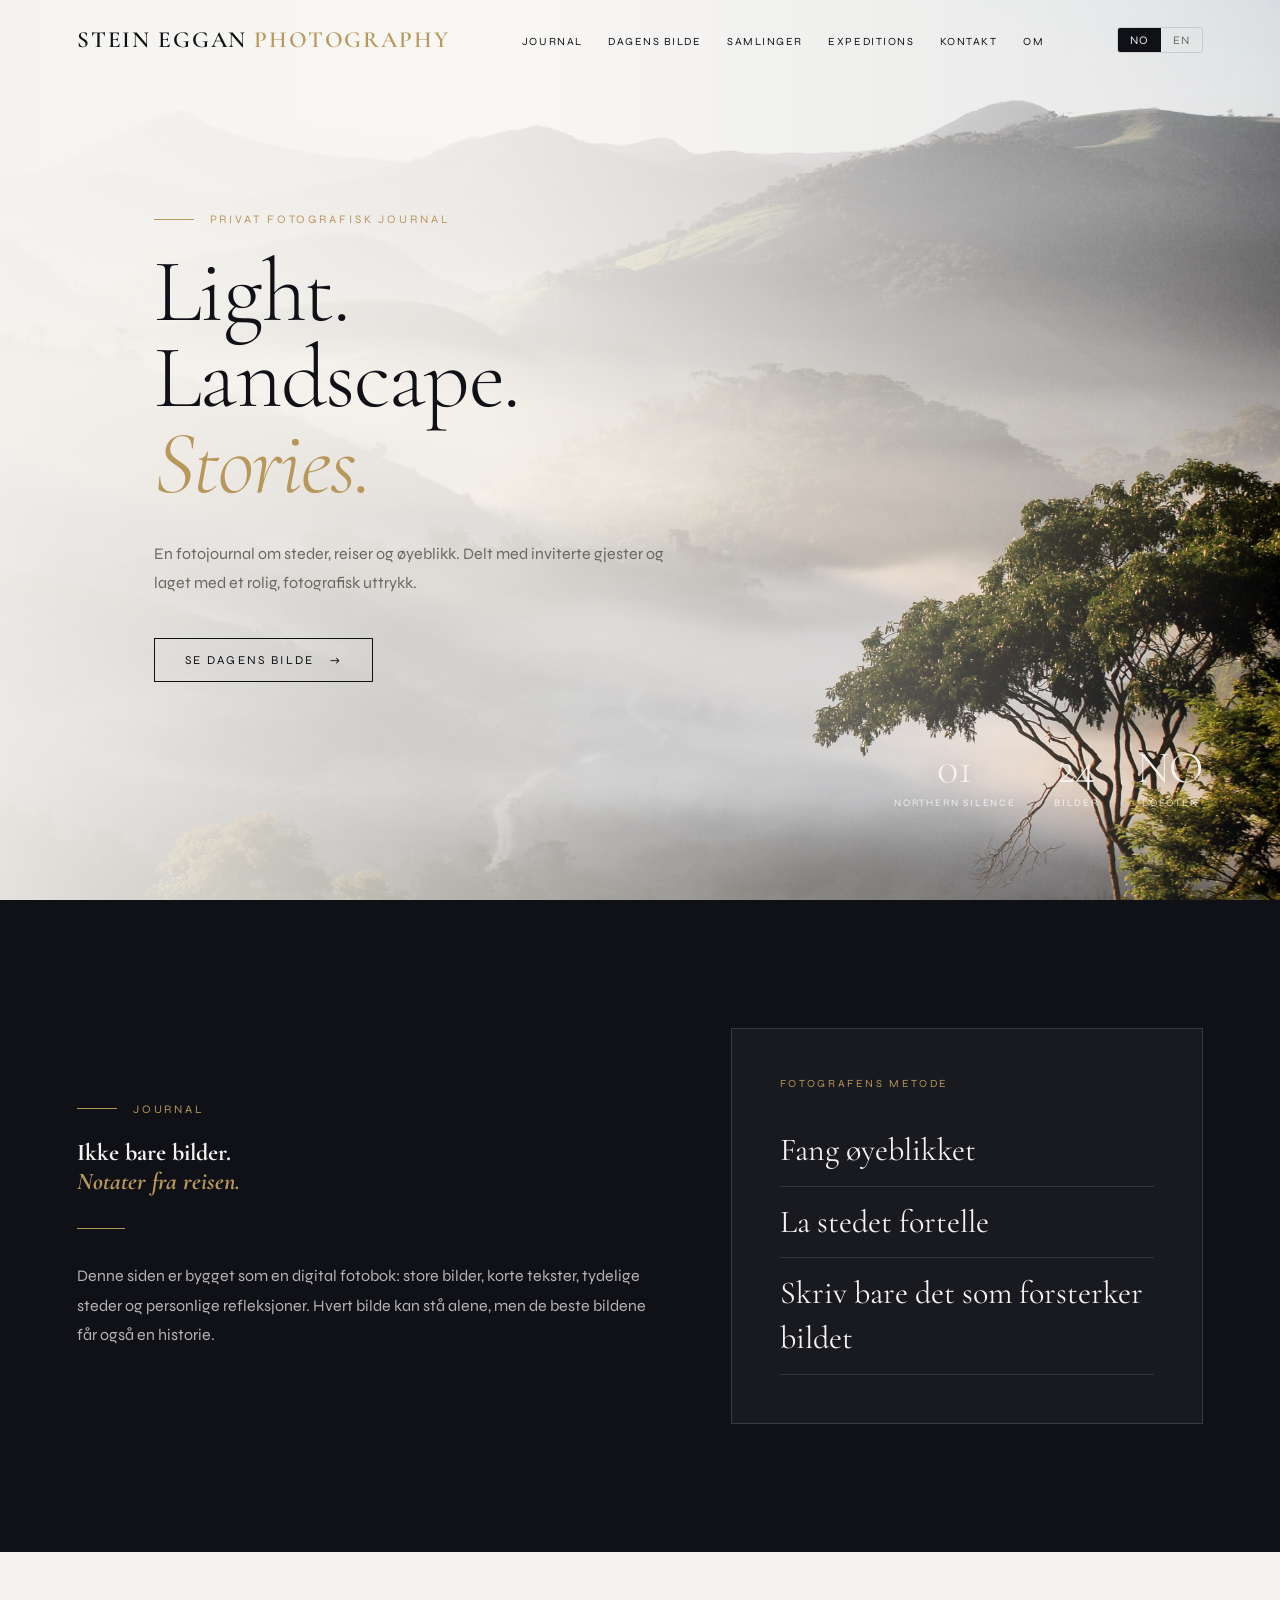
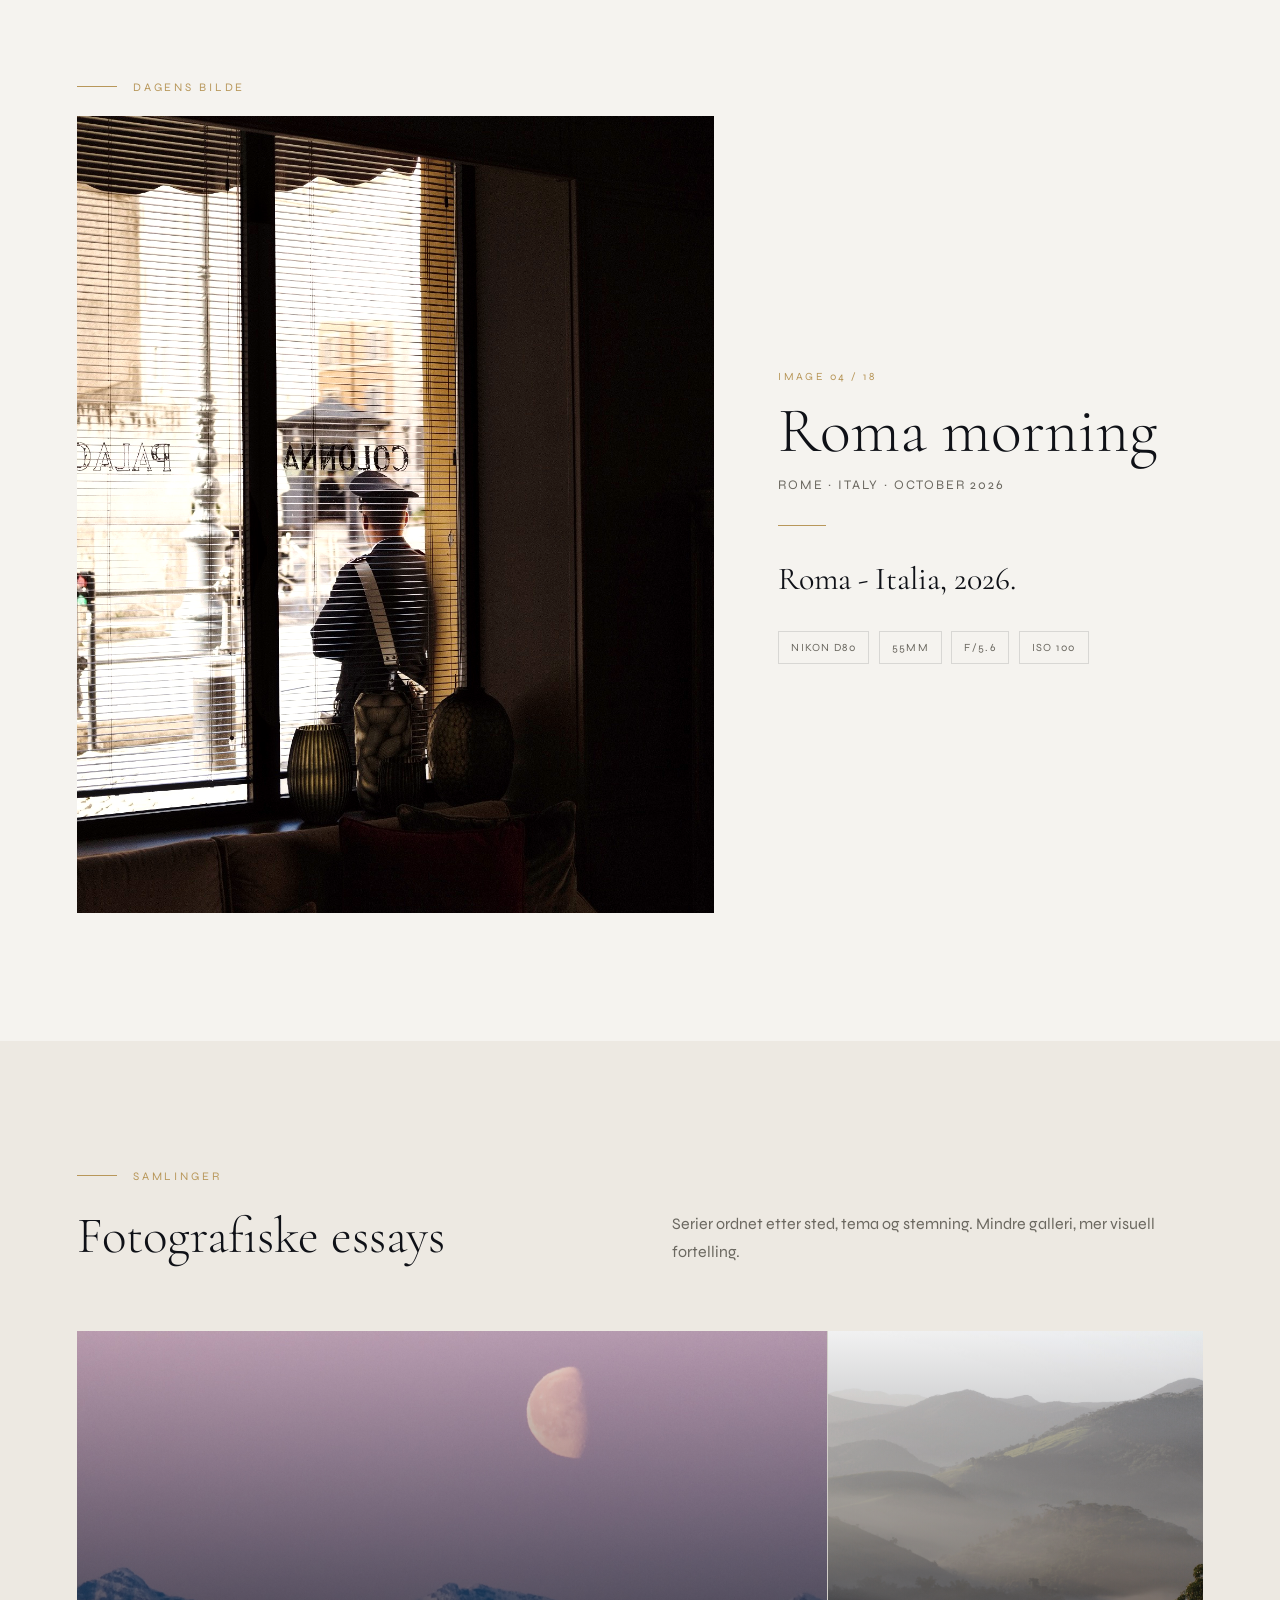
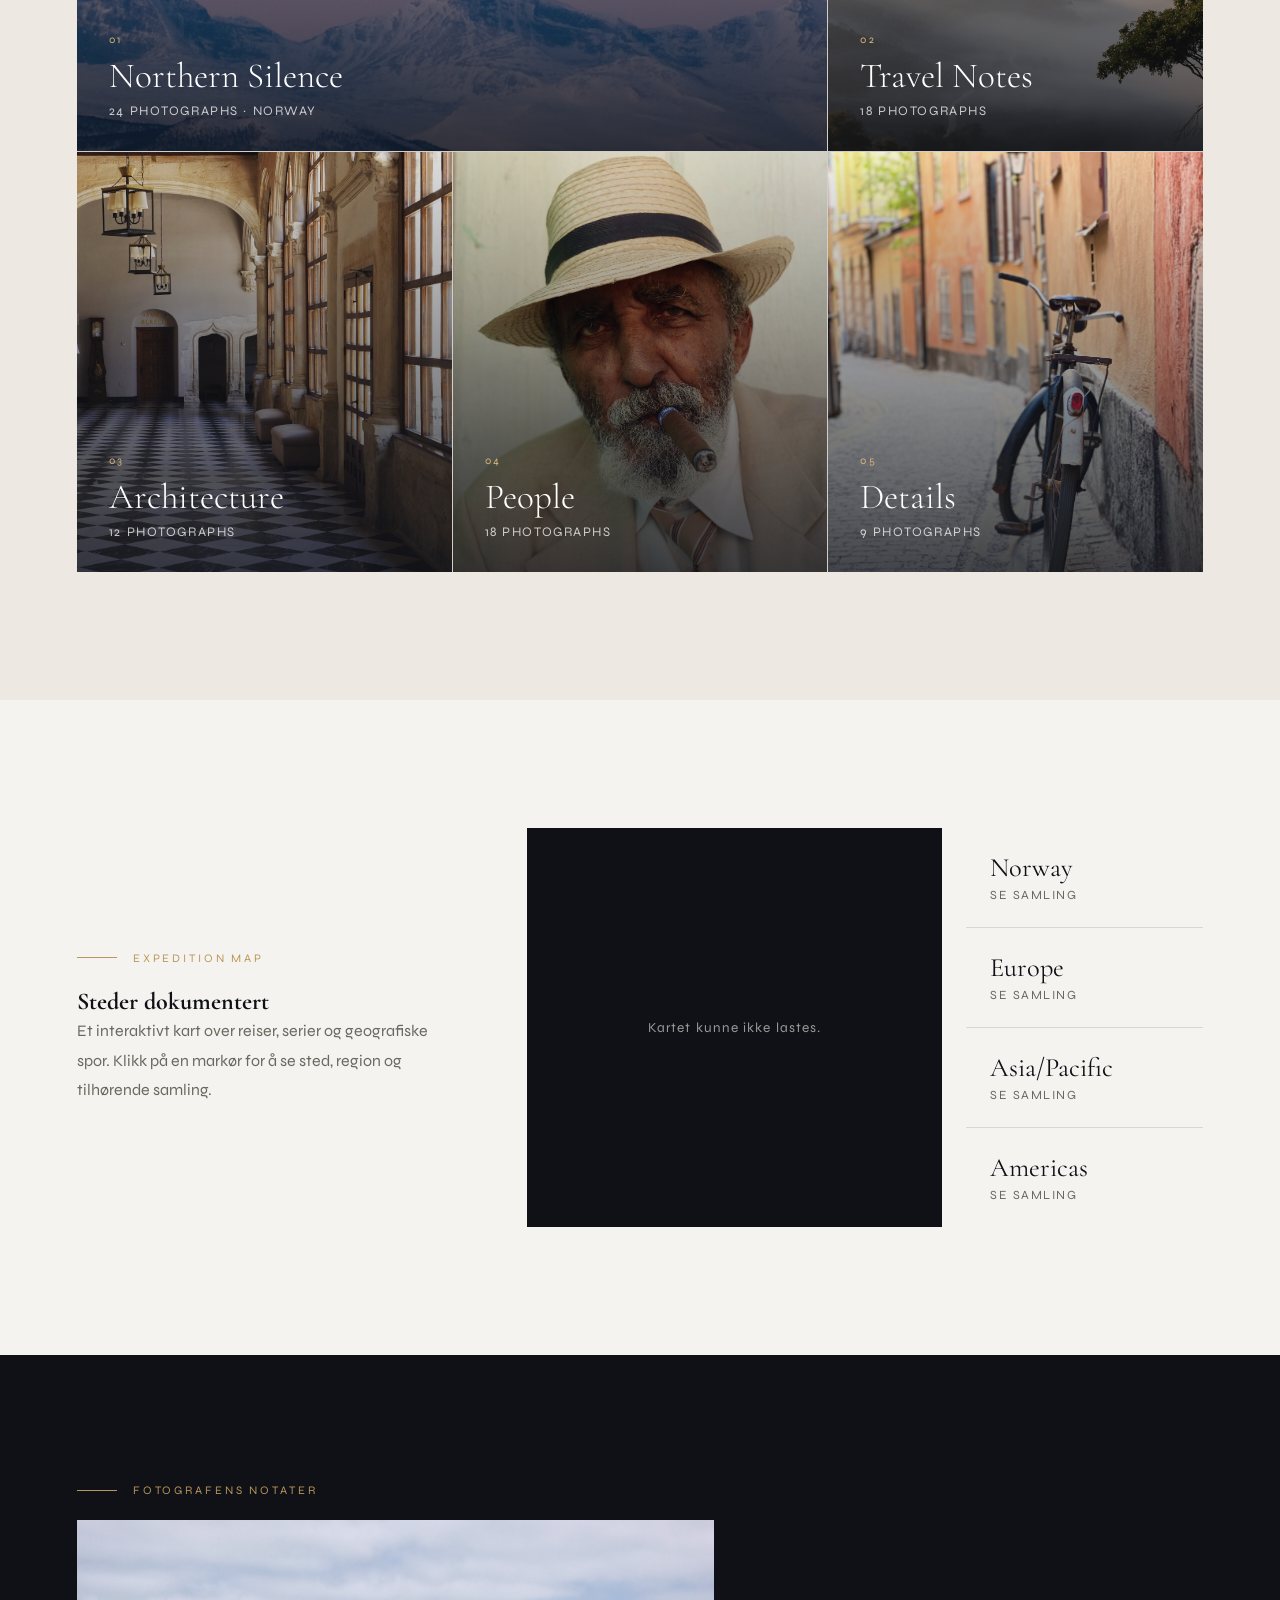
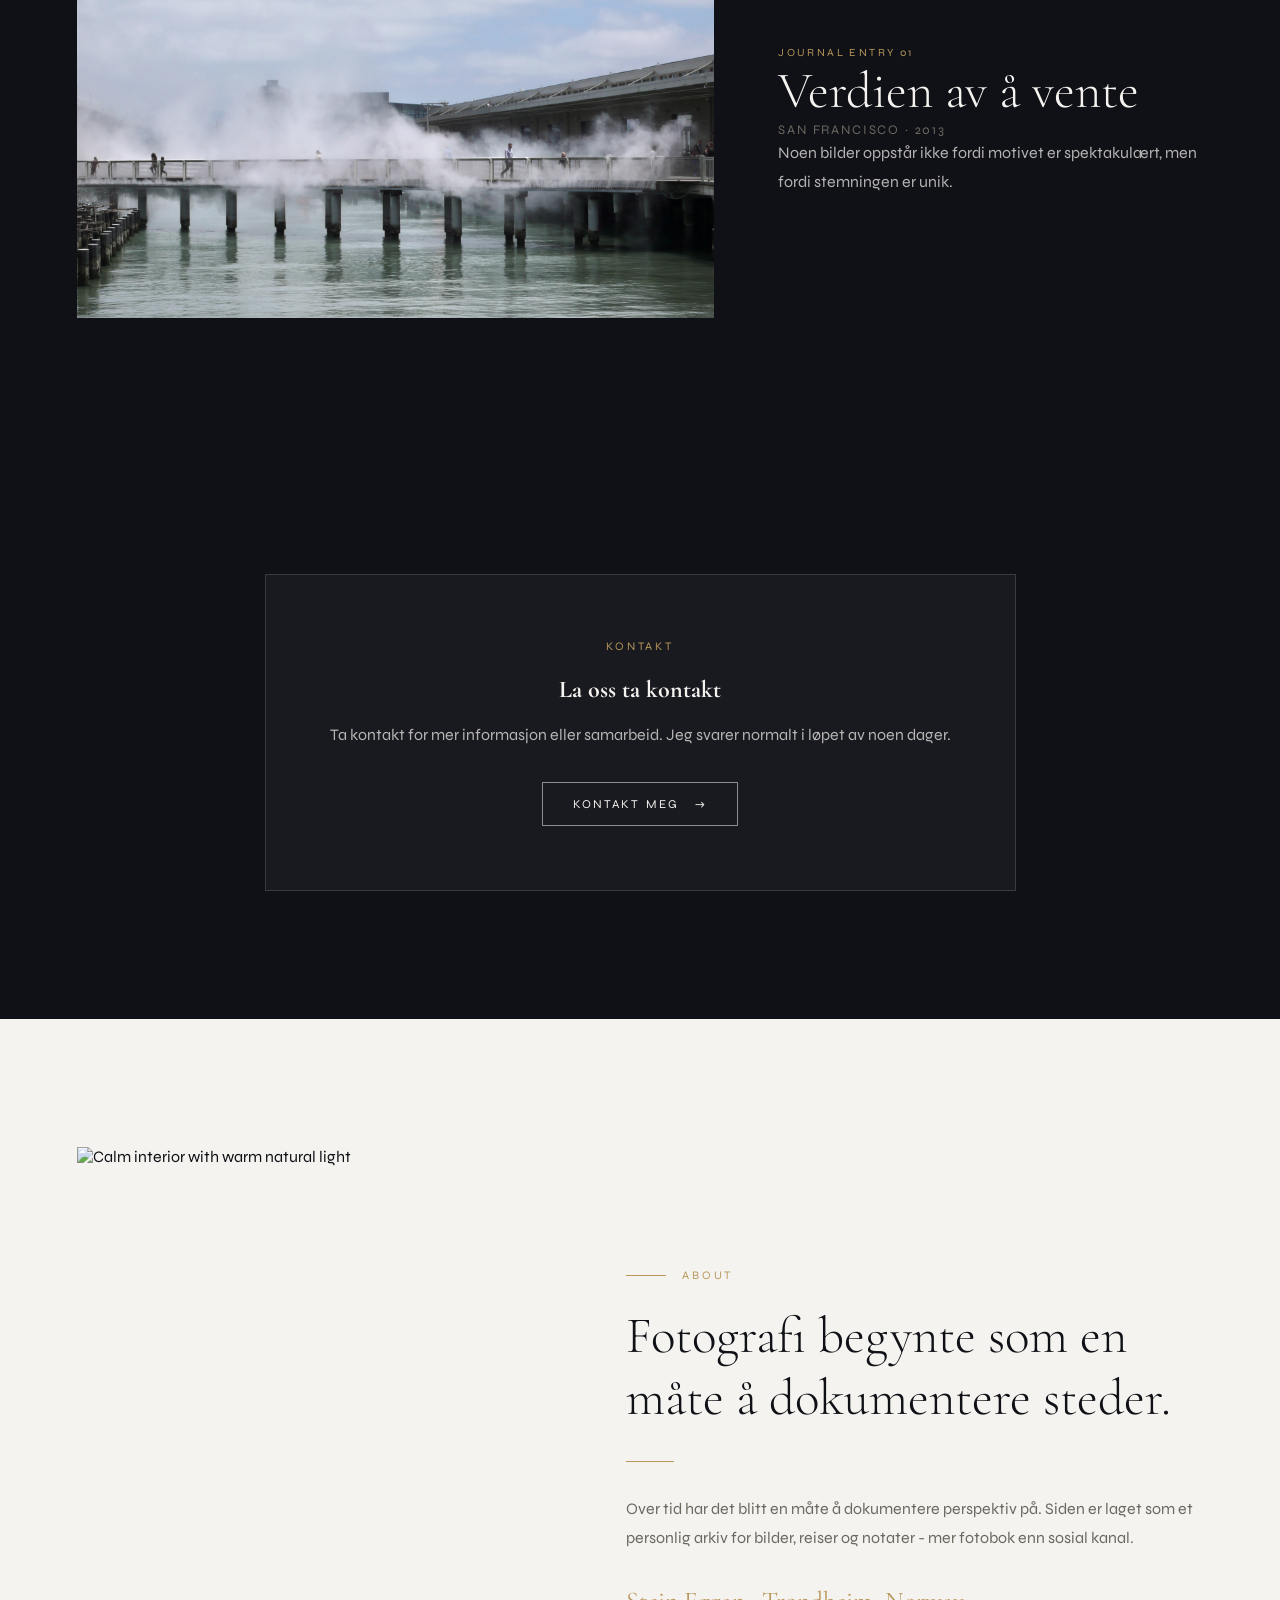
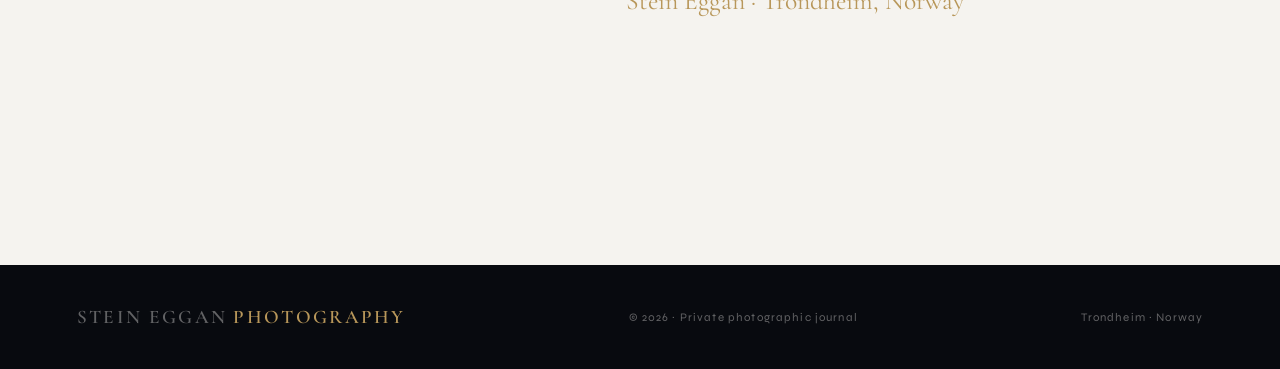
==== commit 8aaf76b9: "Update index.html" ====
--- a/index.html
+++ b/index.html
@@ -97,12 +97,12 @@
       </div>
       <div class="featured-text fade-up">
         <span class="photo-count">Image 04 / 18</span>
-        <h2>Morning Light</h2>
-        <p class="photo-meta">Ocean Springs · Mississippi · December 2007</p>
+        <h2>Roma morning</h2>
+        <p class="photo-meta">Rome · Italy · October 2026</p>
         <div class="divider"></div>
         <p class="photo-note">
-          <span data-lang="no">Road trip - Texas, Louisiana, Mississippi. Ocean Springs, MS 2007.</span>
-          <span data-lang="en">Road trip - Texas, Louisiana, Mississippi. Ocean Springs, MS 2007.</span>
+          <span data-lang="no">Roma - Italia, 2026.</span>
+          <span data-lang="en">Rome - Italy, 2026.</span>
         </p>
         <div class="technical">
           <span>Nikon D80</span><span>55mm</span><span>f/5.6</span><span>ISO 100</span>
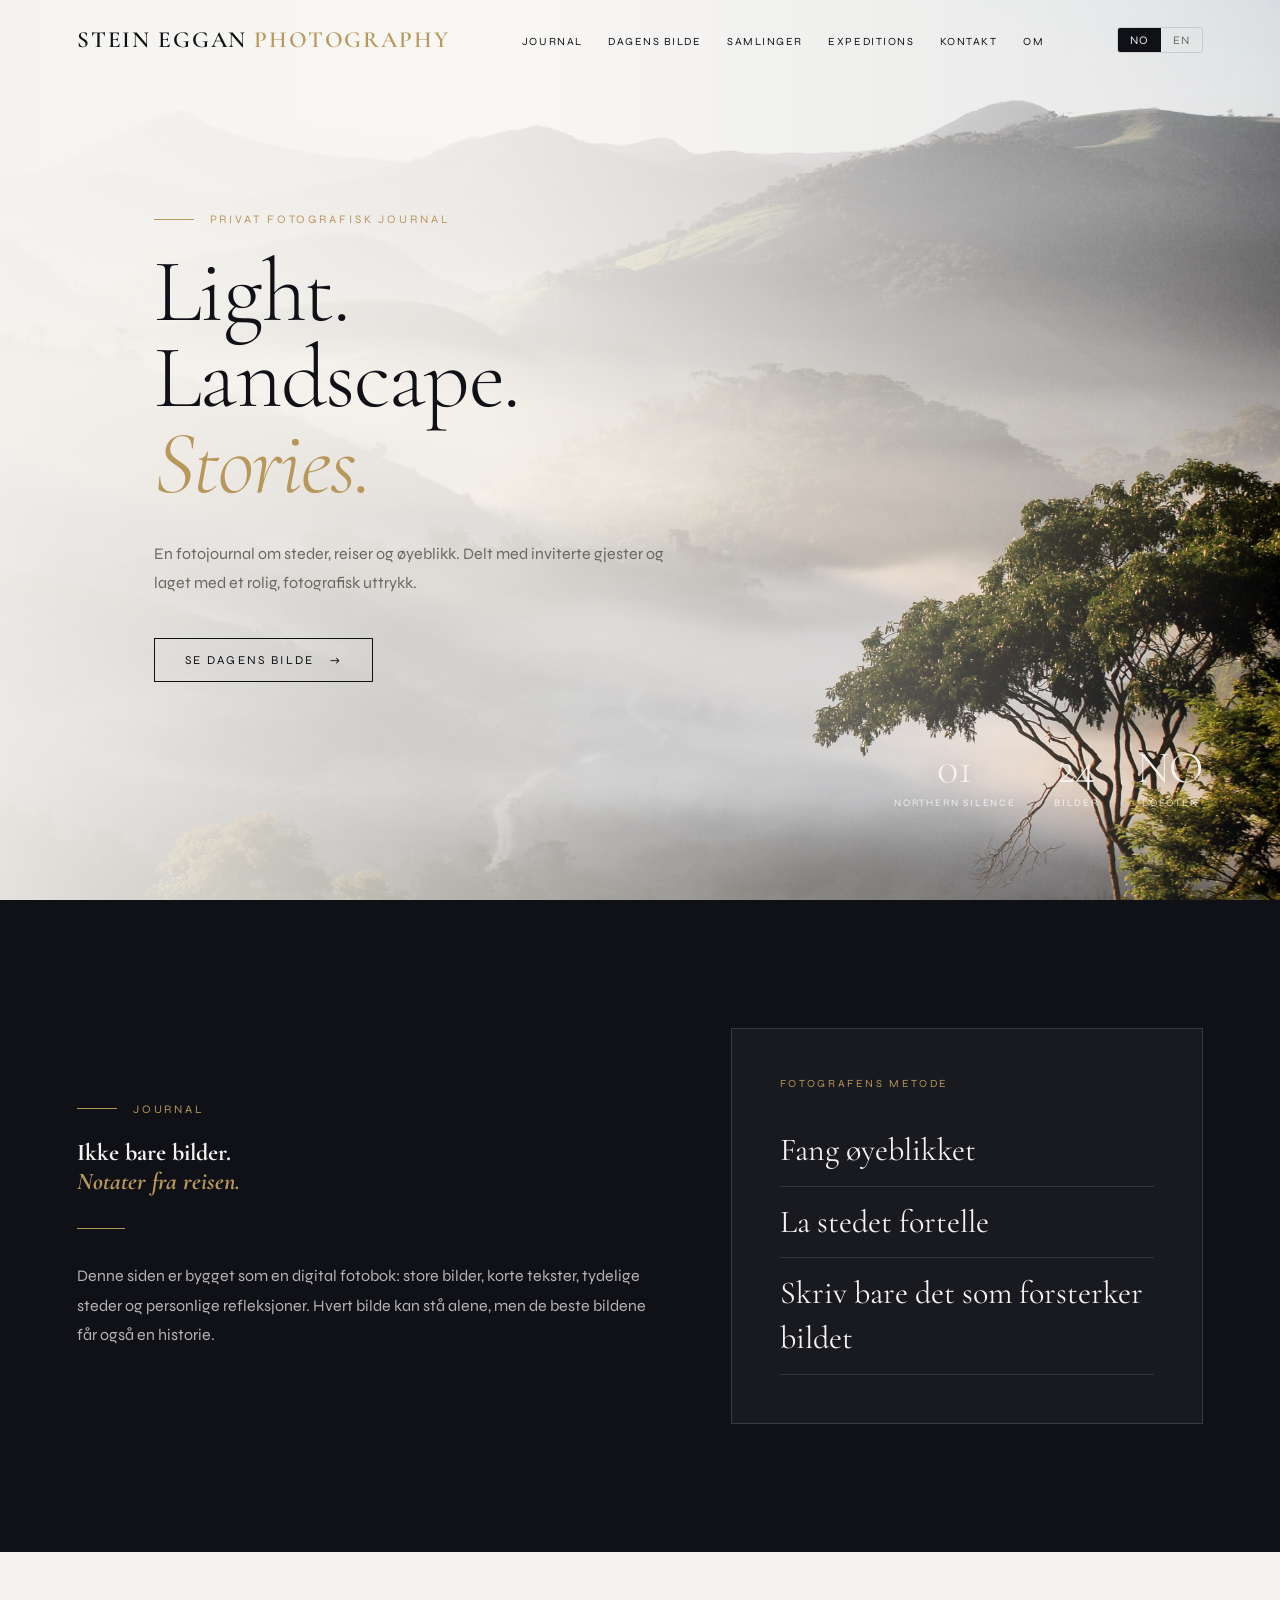
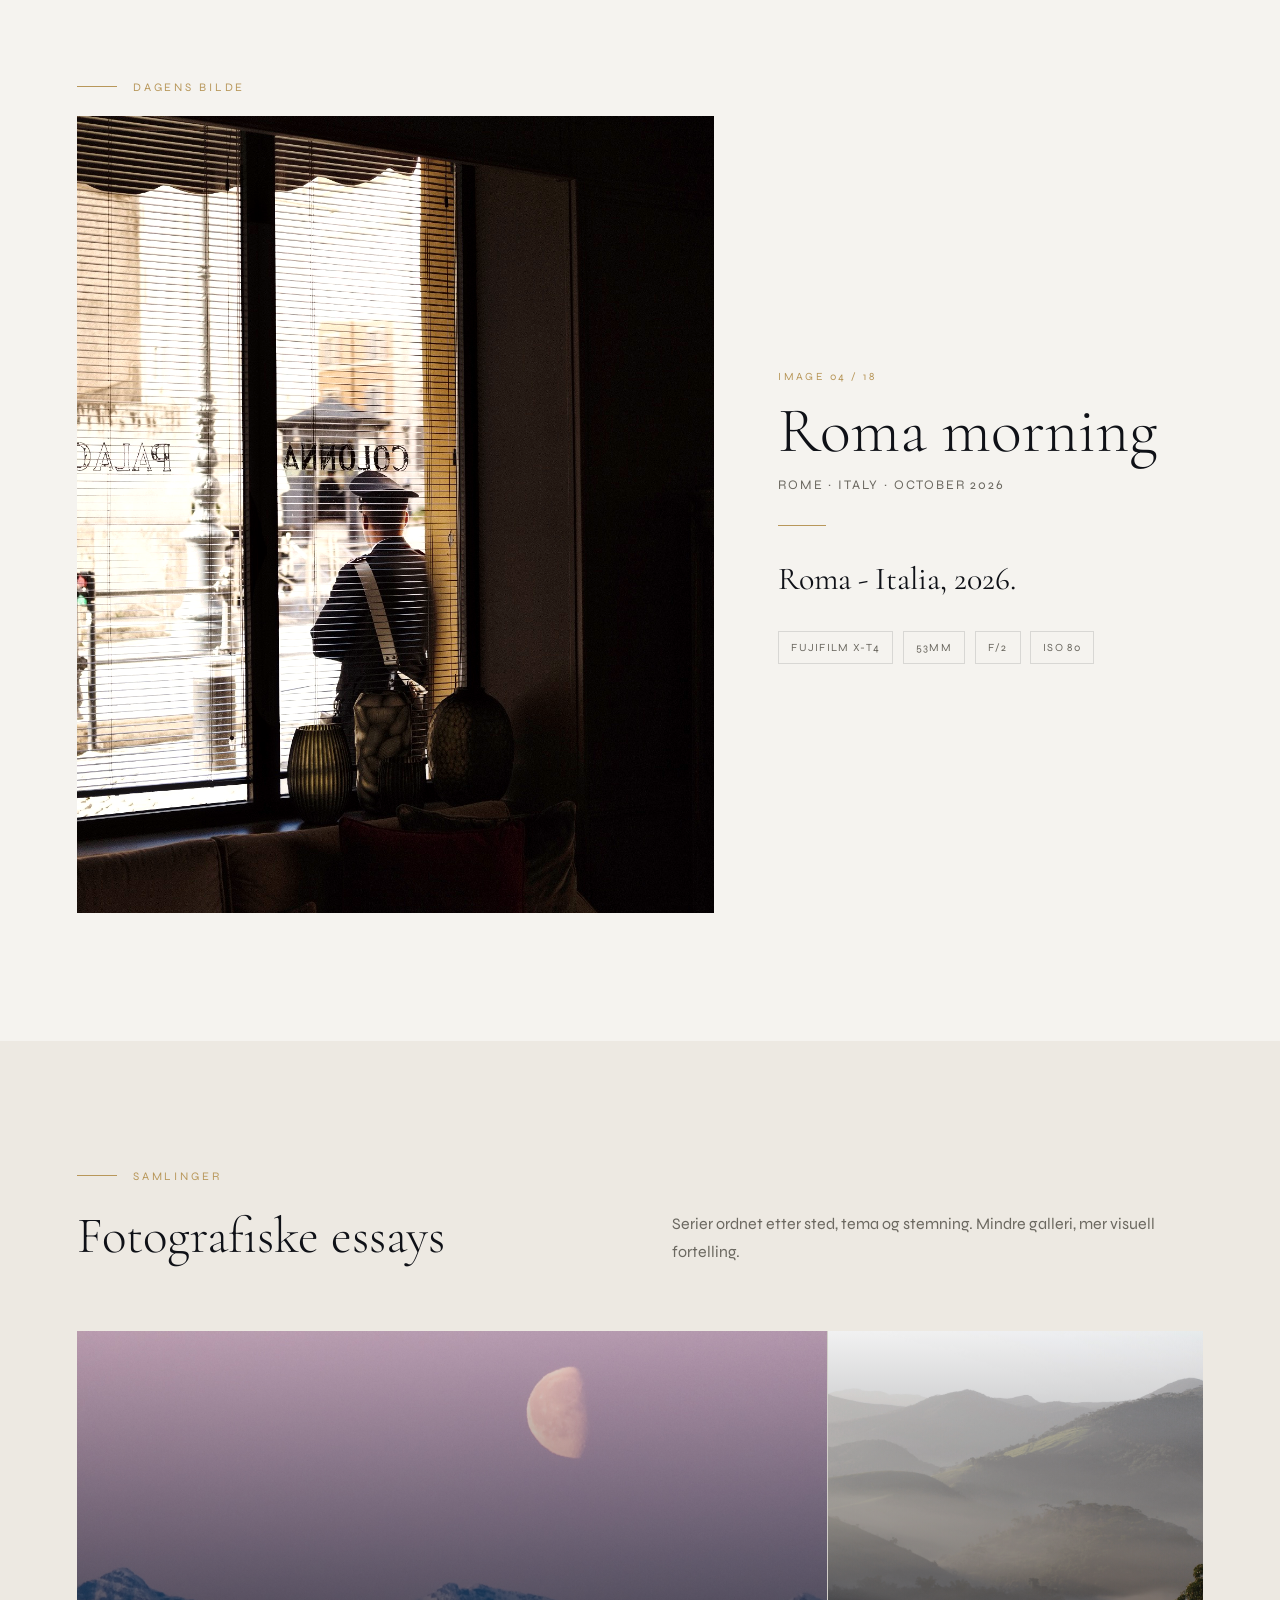
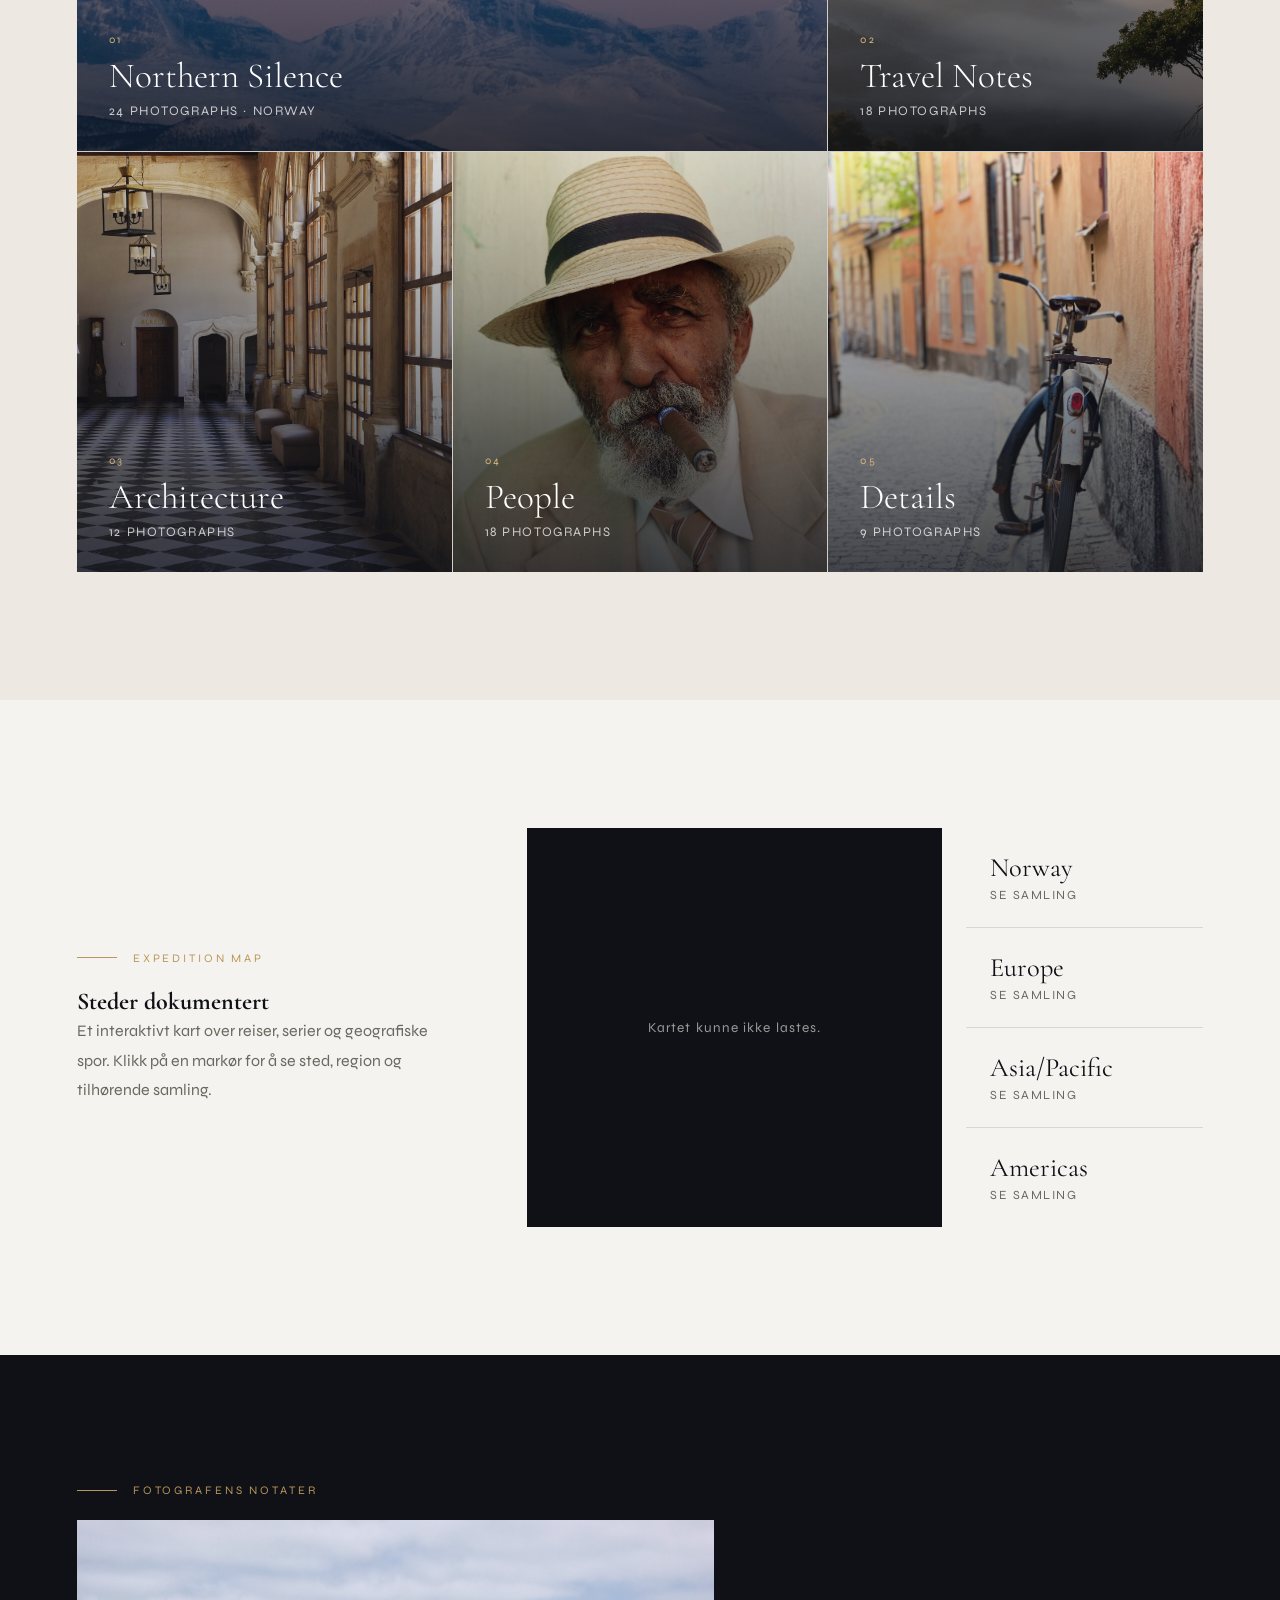
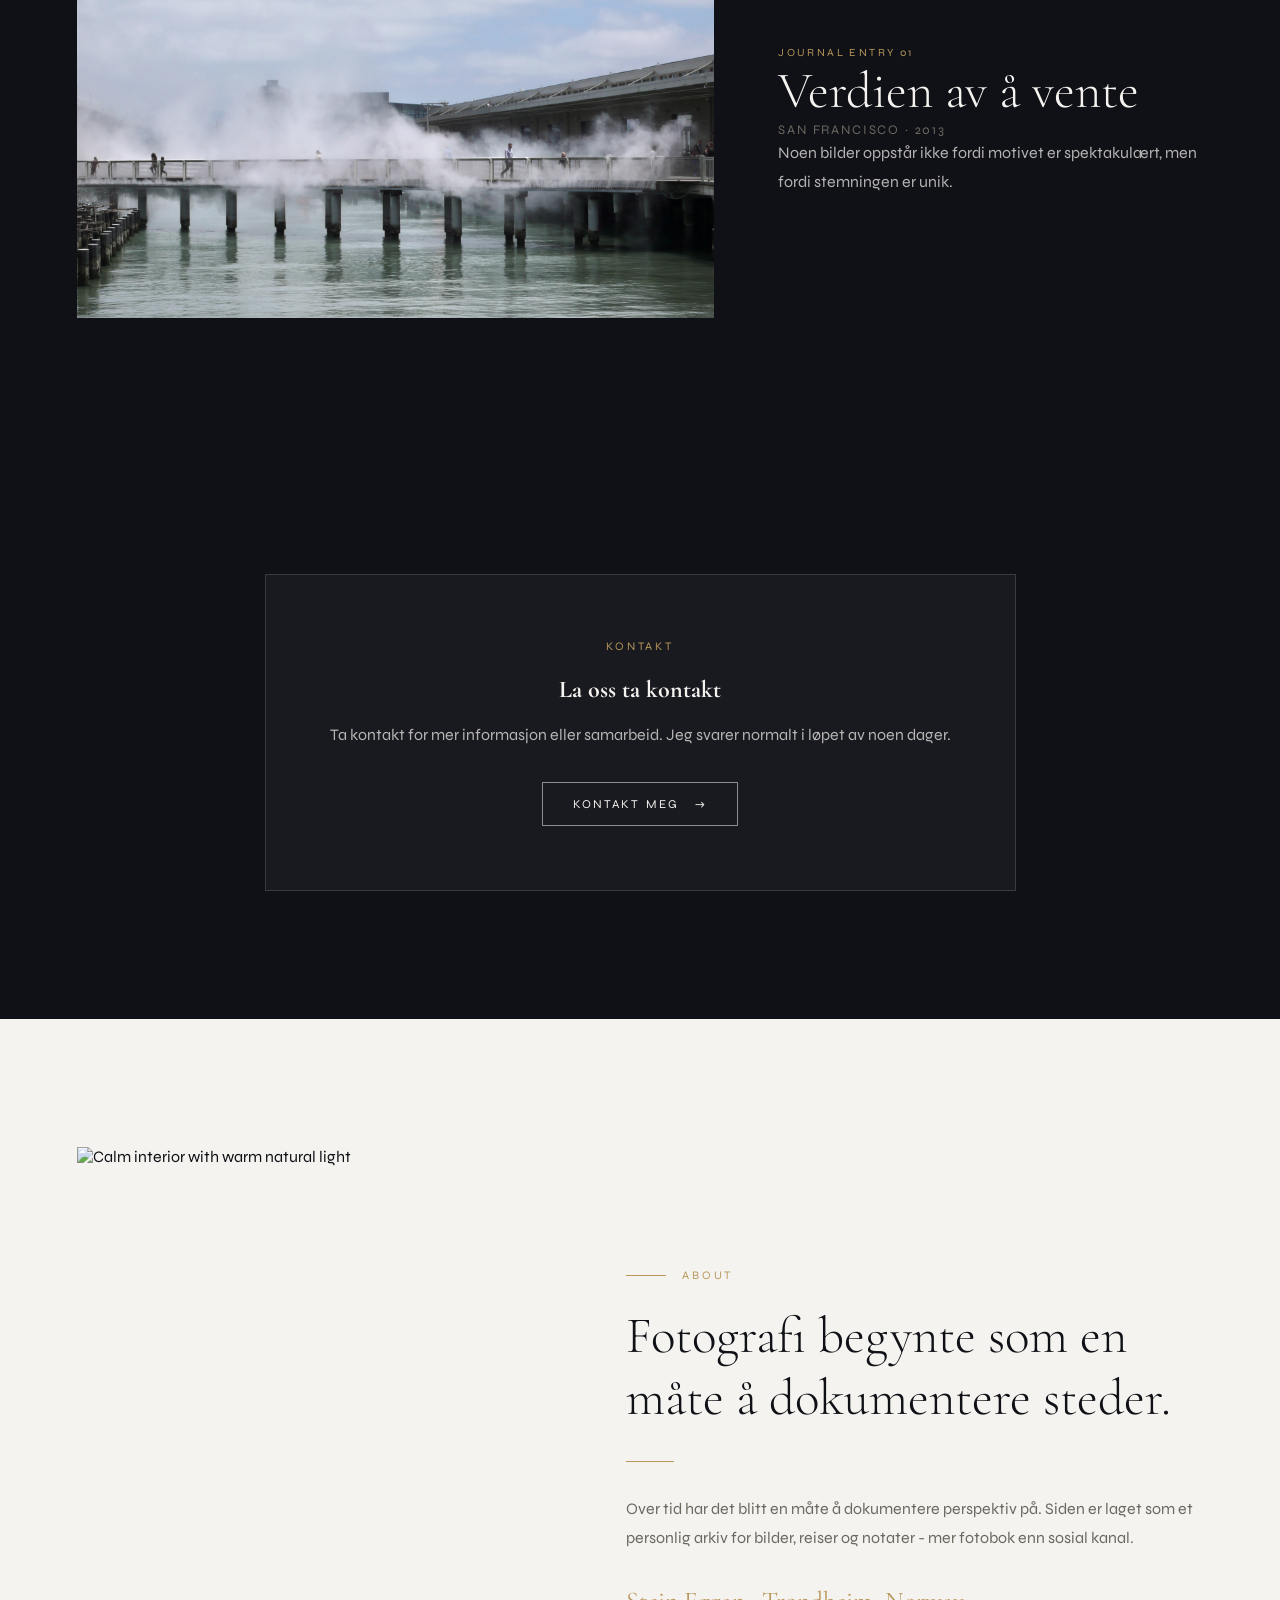
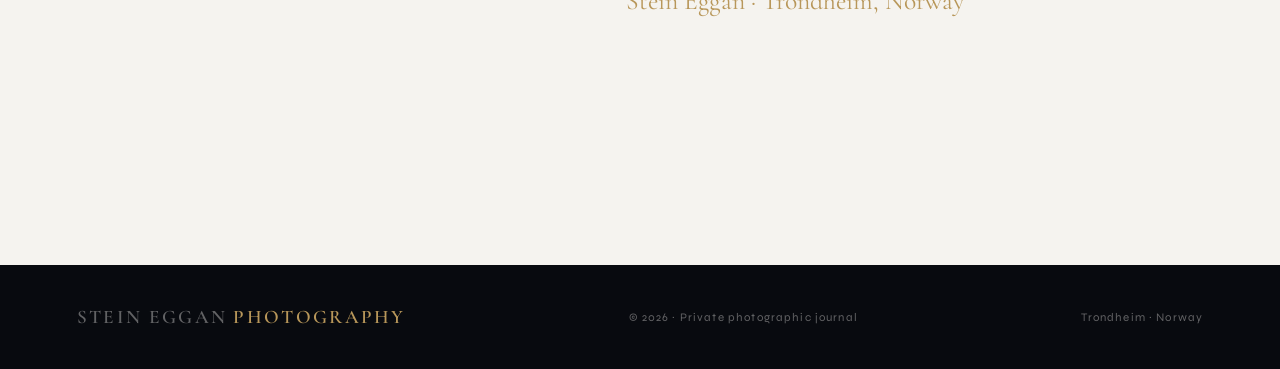
==== commit 35f467f5: "Update index.html" ====
--- a/index.html
+++ b/index.html
@@ -105,7 +105,7 @@
           <span data-lang="en">Rome - Italy, 2026.</span>
         </p>
         <div class="technical">
-          <span>Nikon D80</span><span>55mm</span><span>f/5.6</span><span>ISO 100</span>
+          <span>Fujifilm X-T4</span><span>53mm</span><span>f/2</span><span>ISO 80</span>
         </div>
       </div>
     </div>
